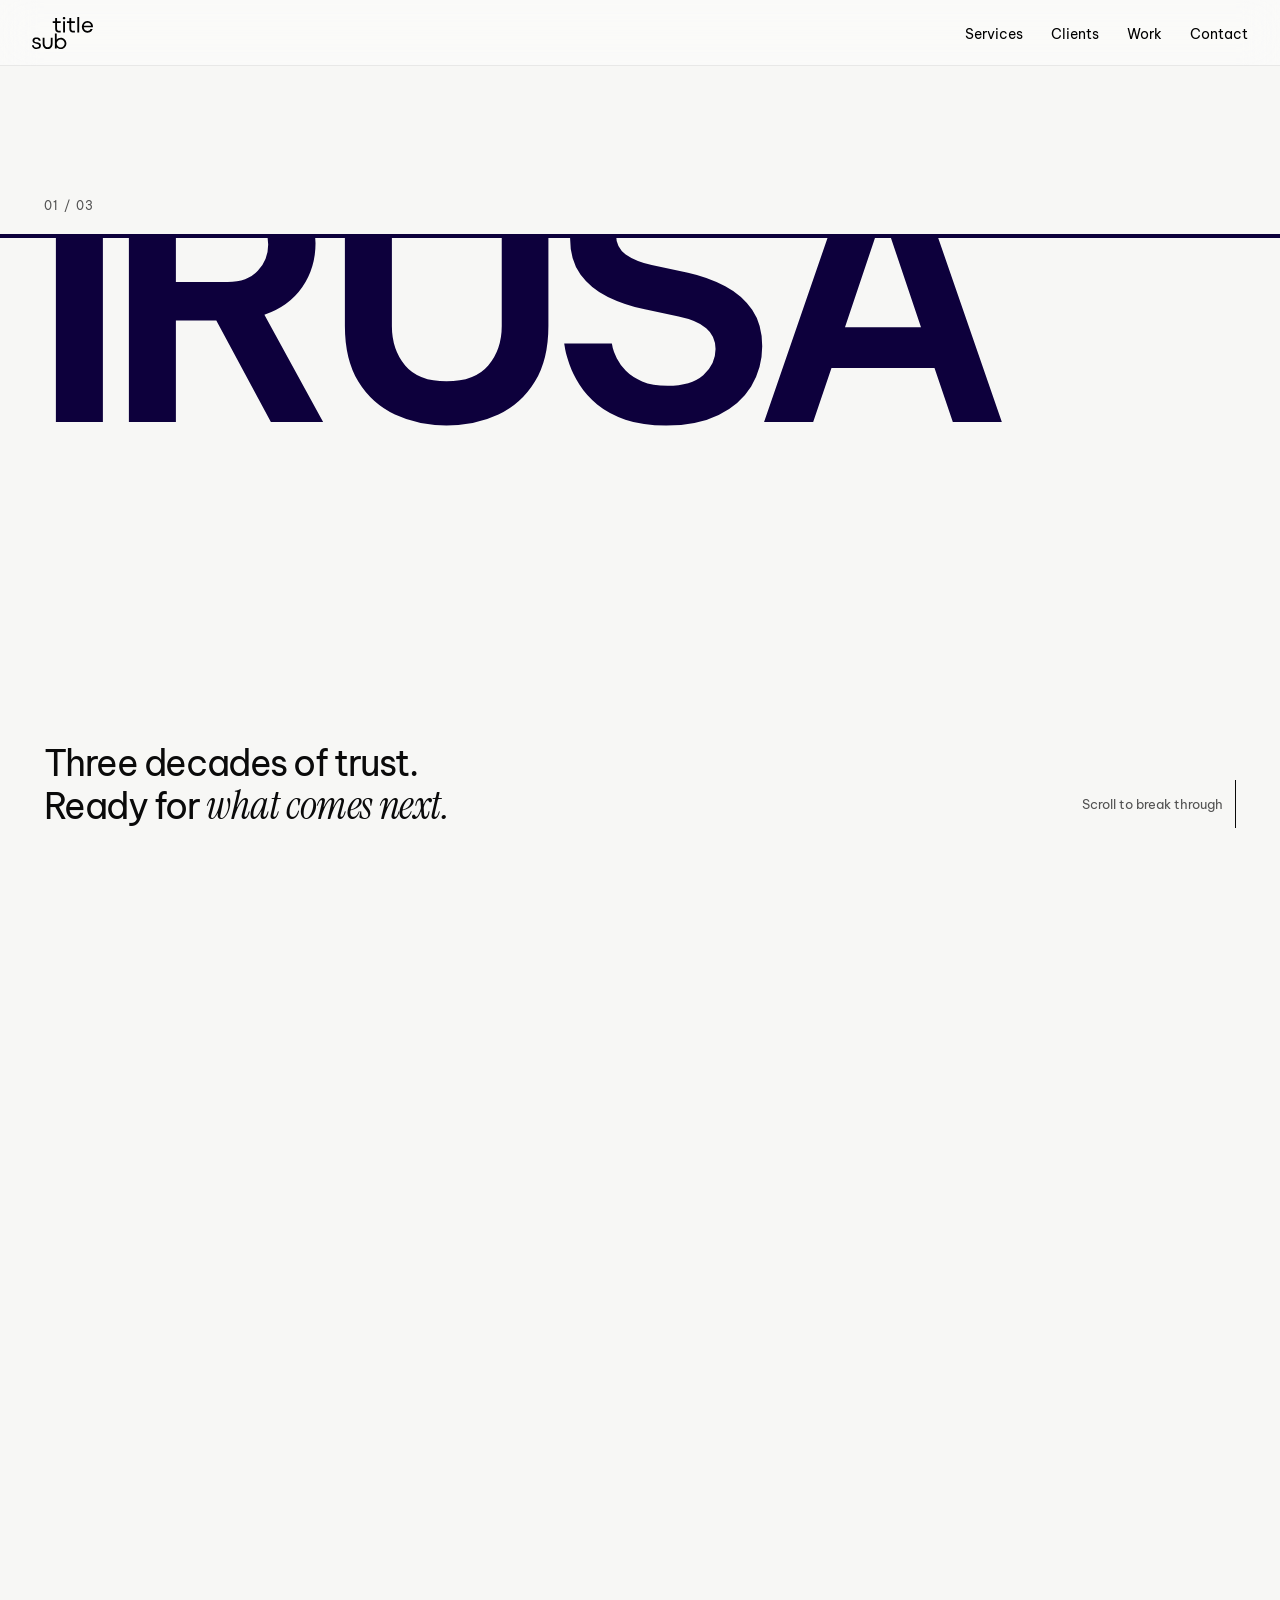
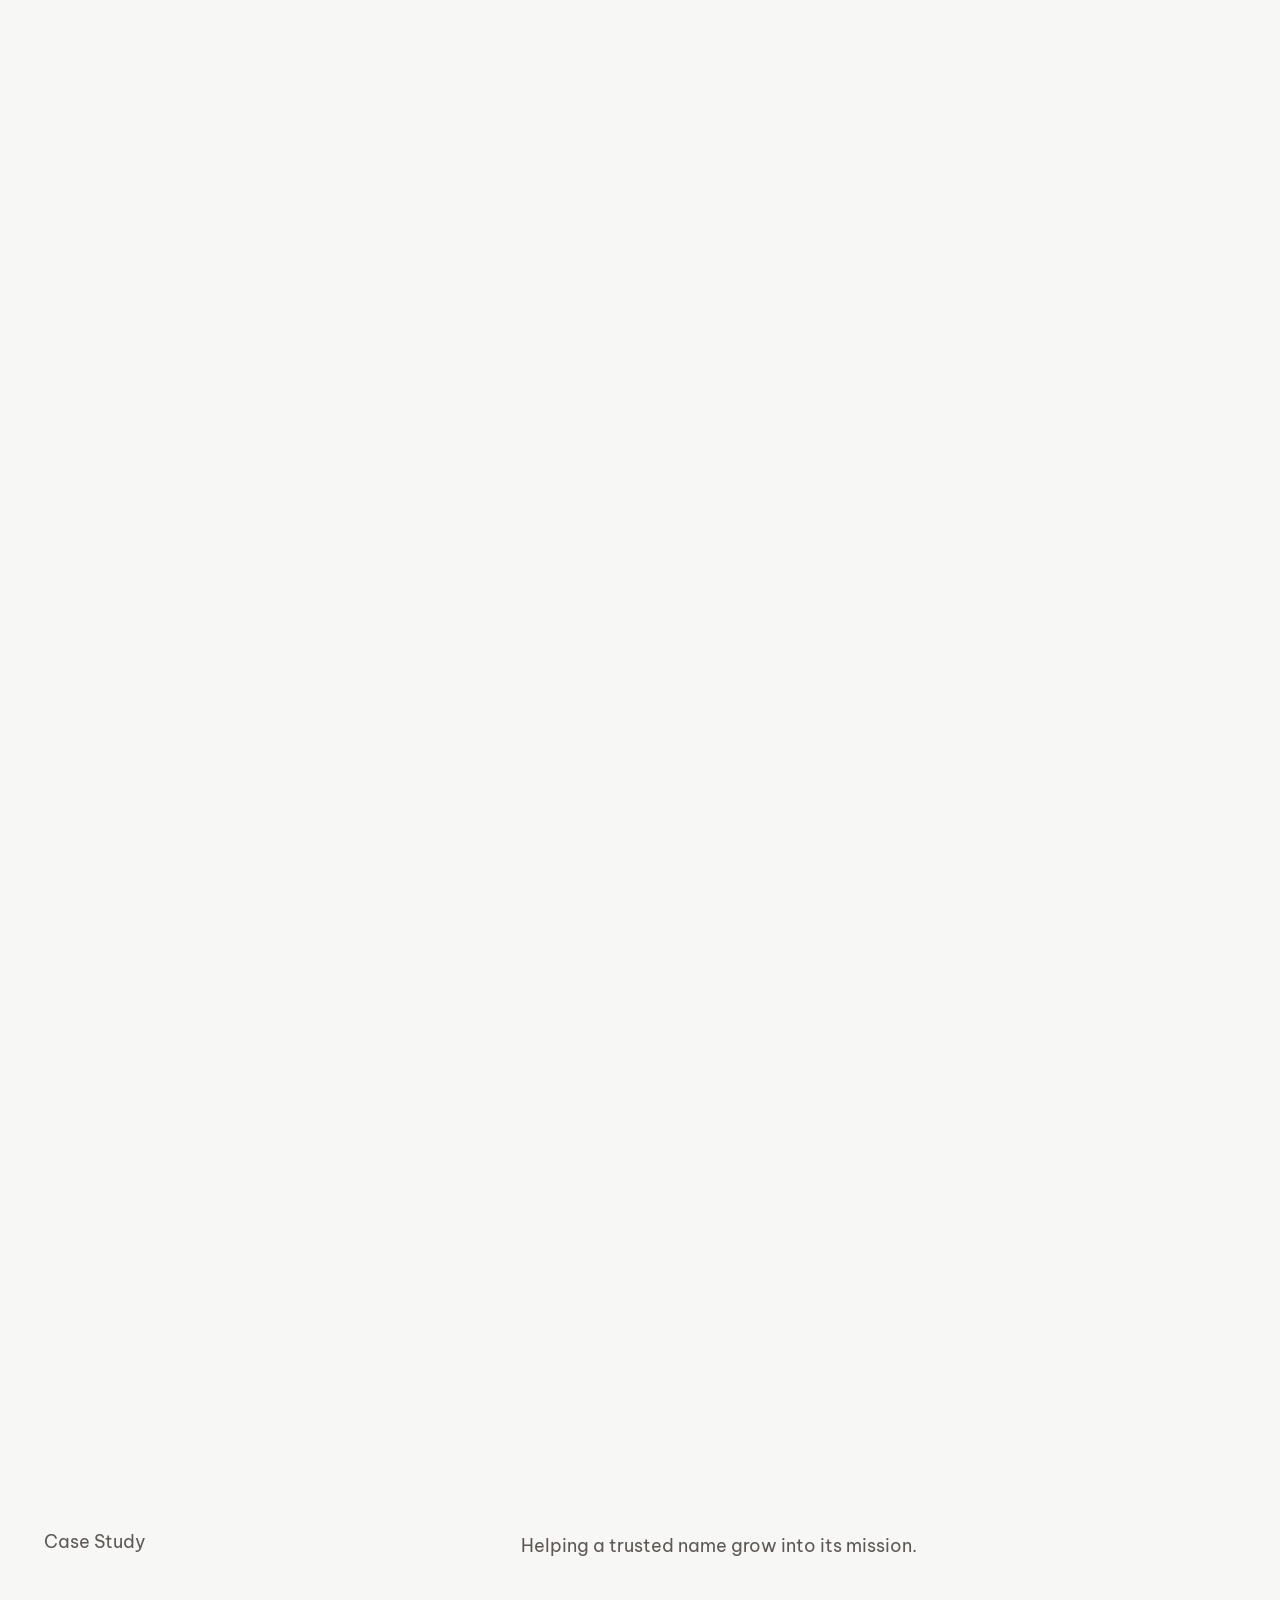
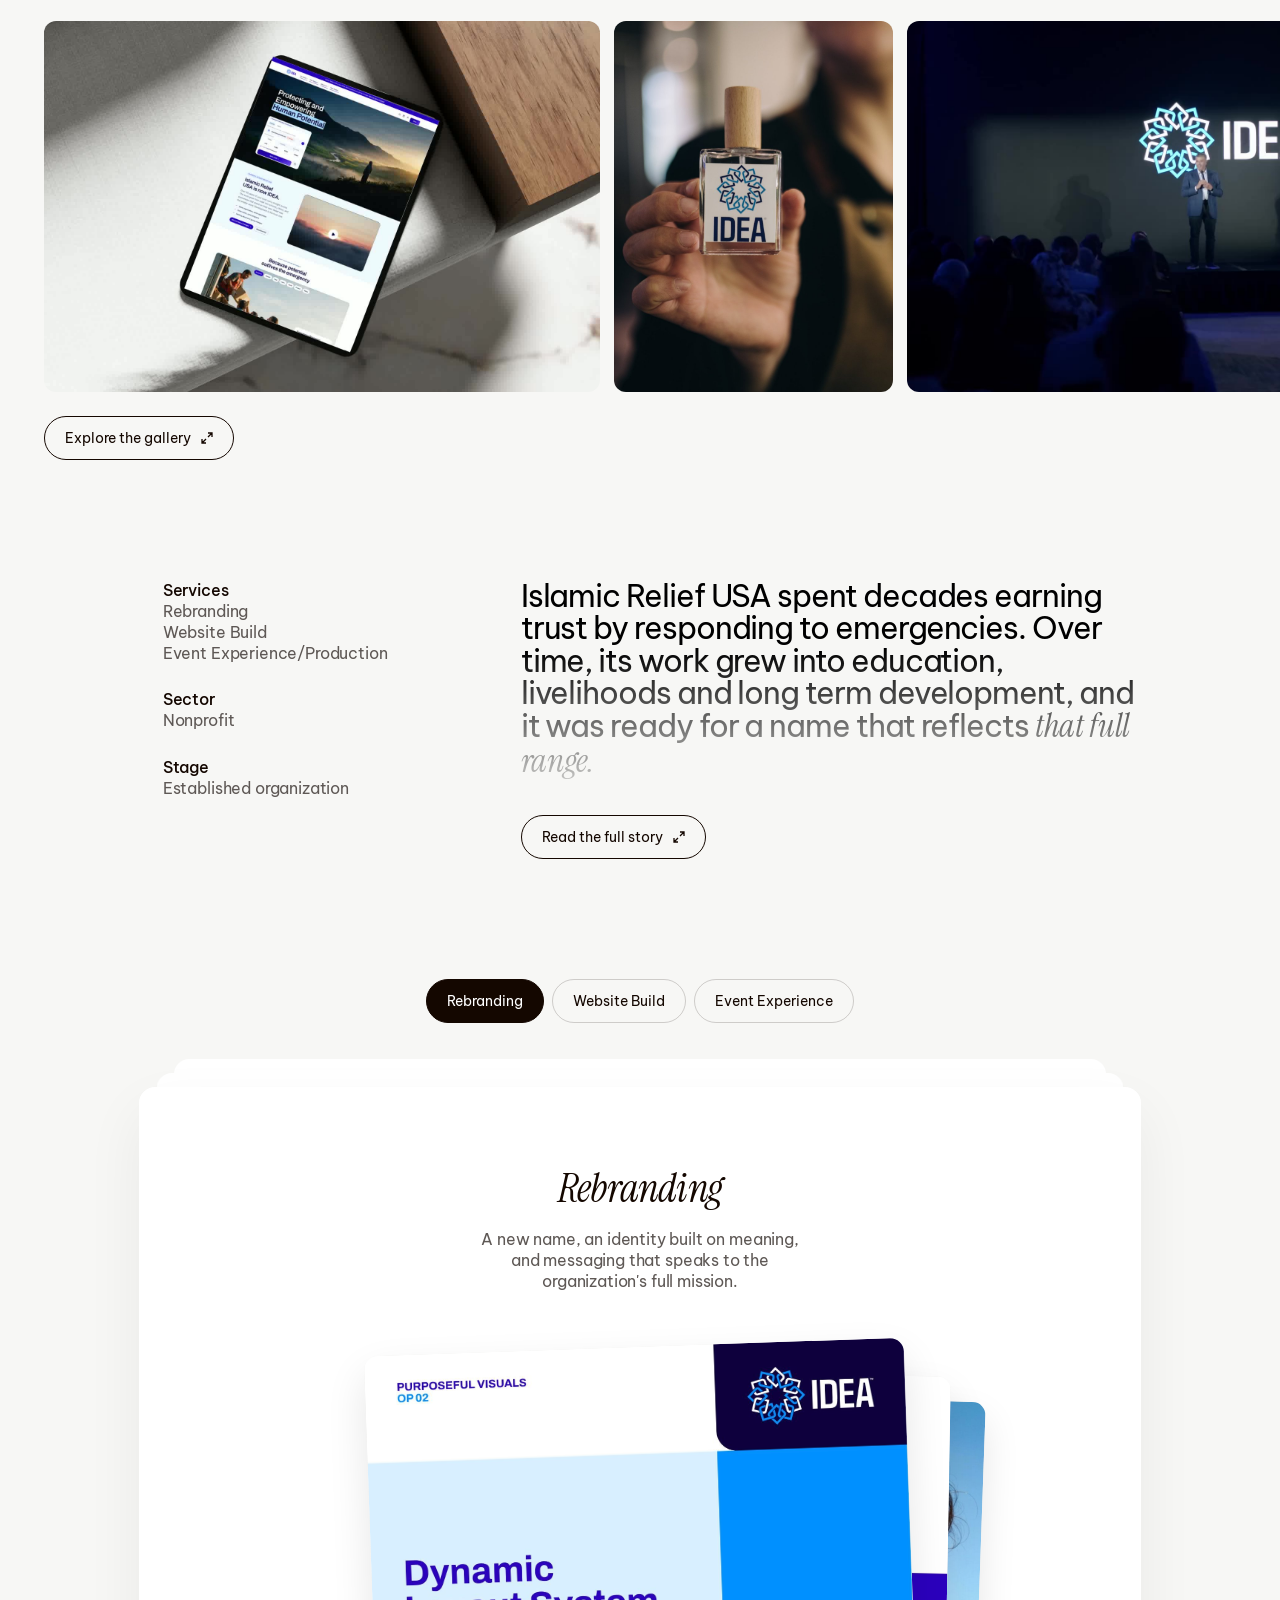
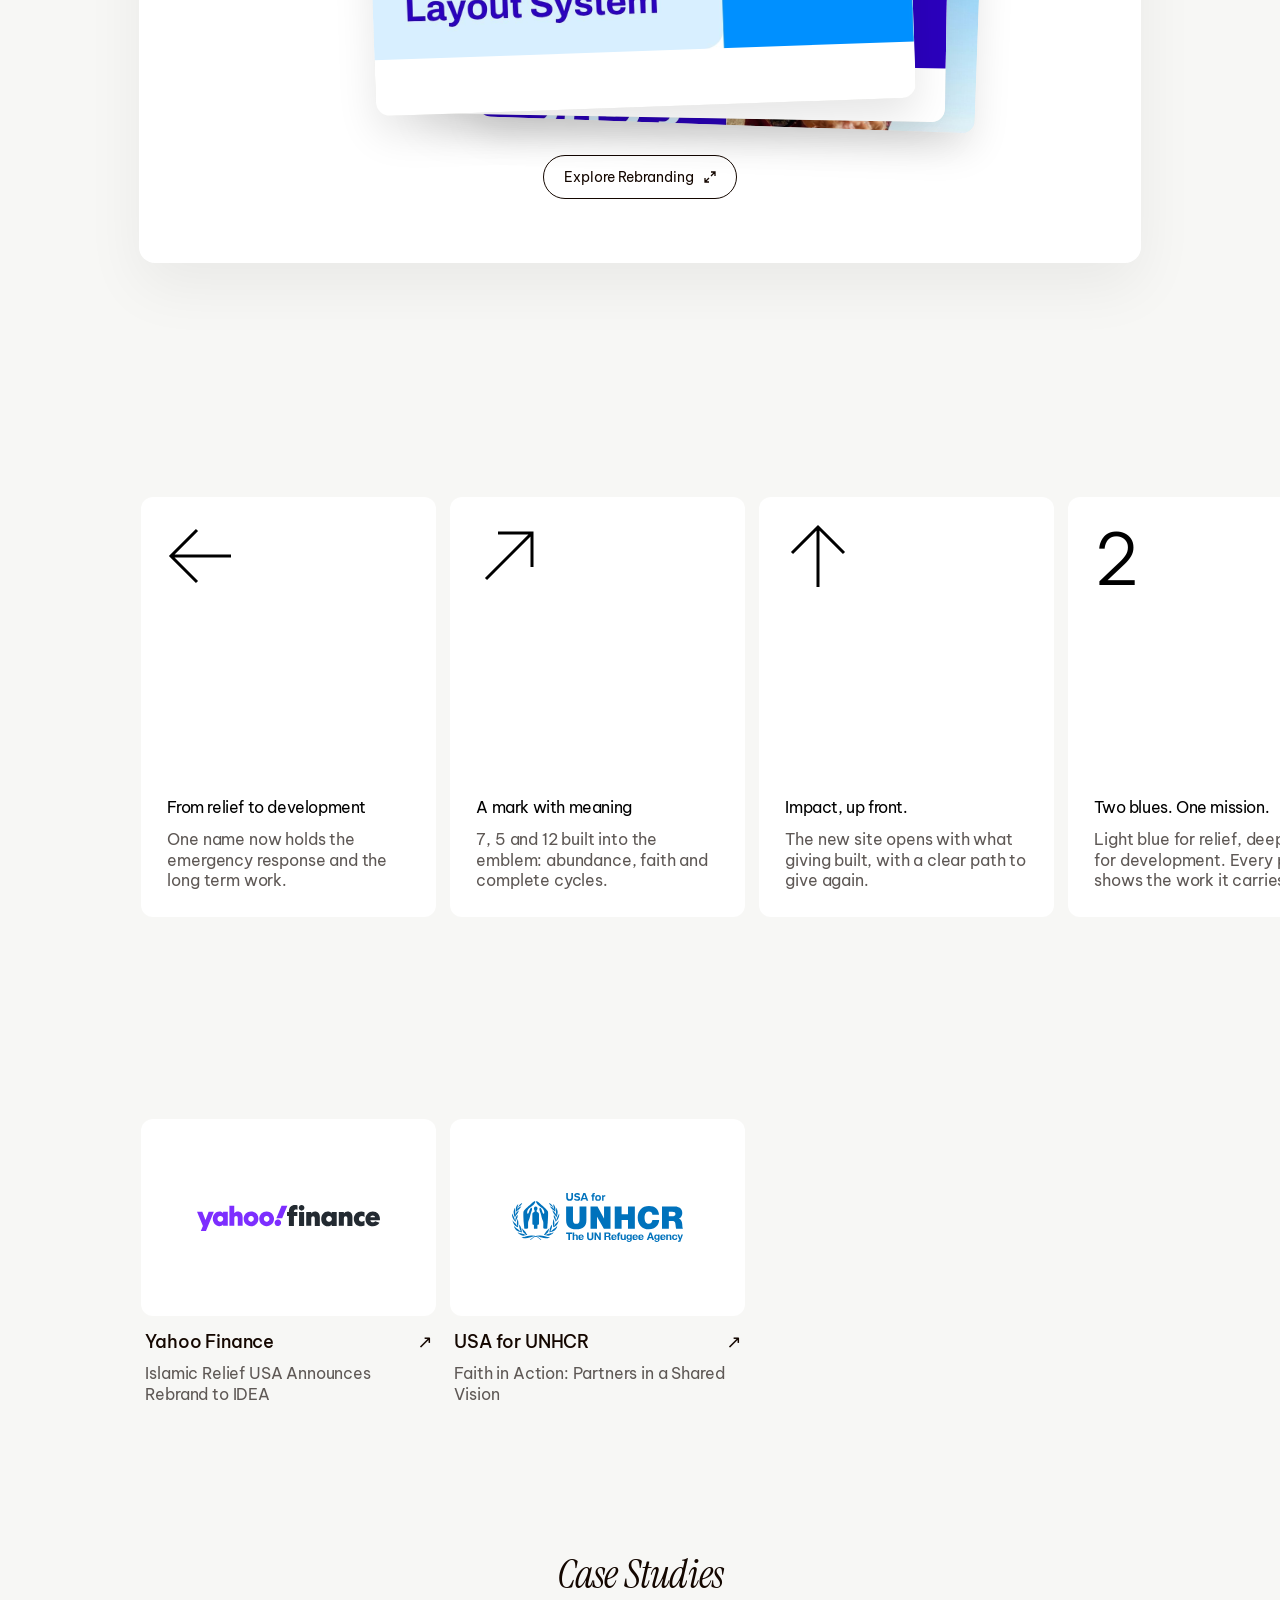
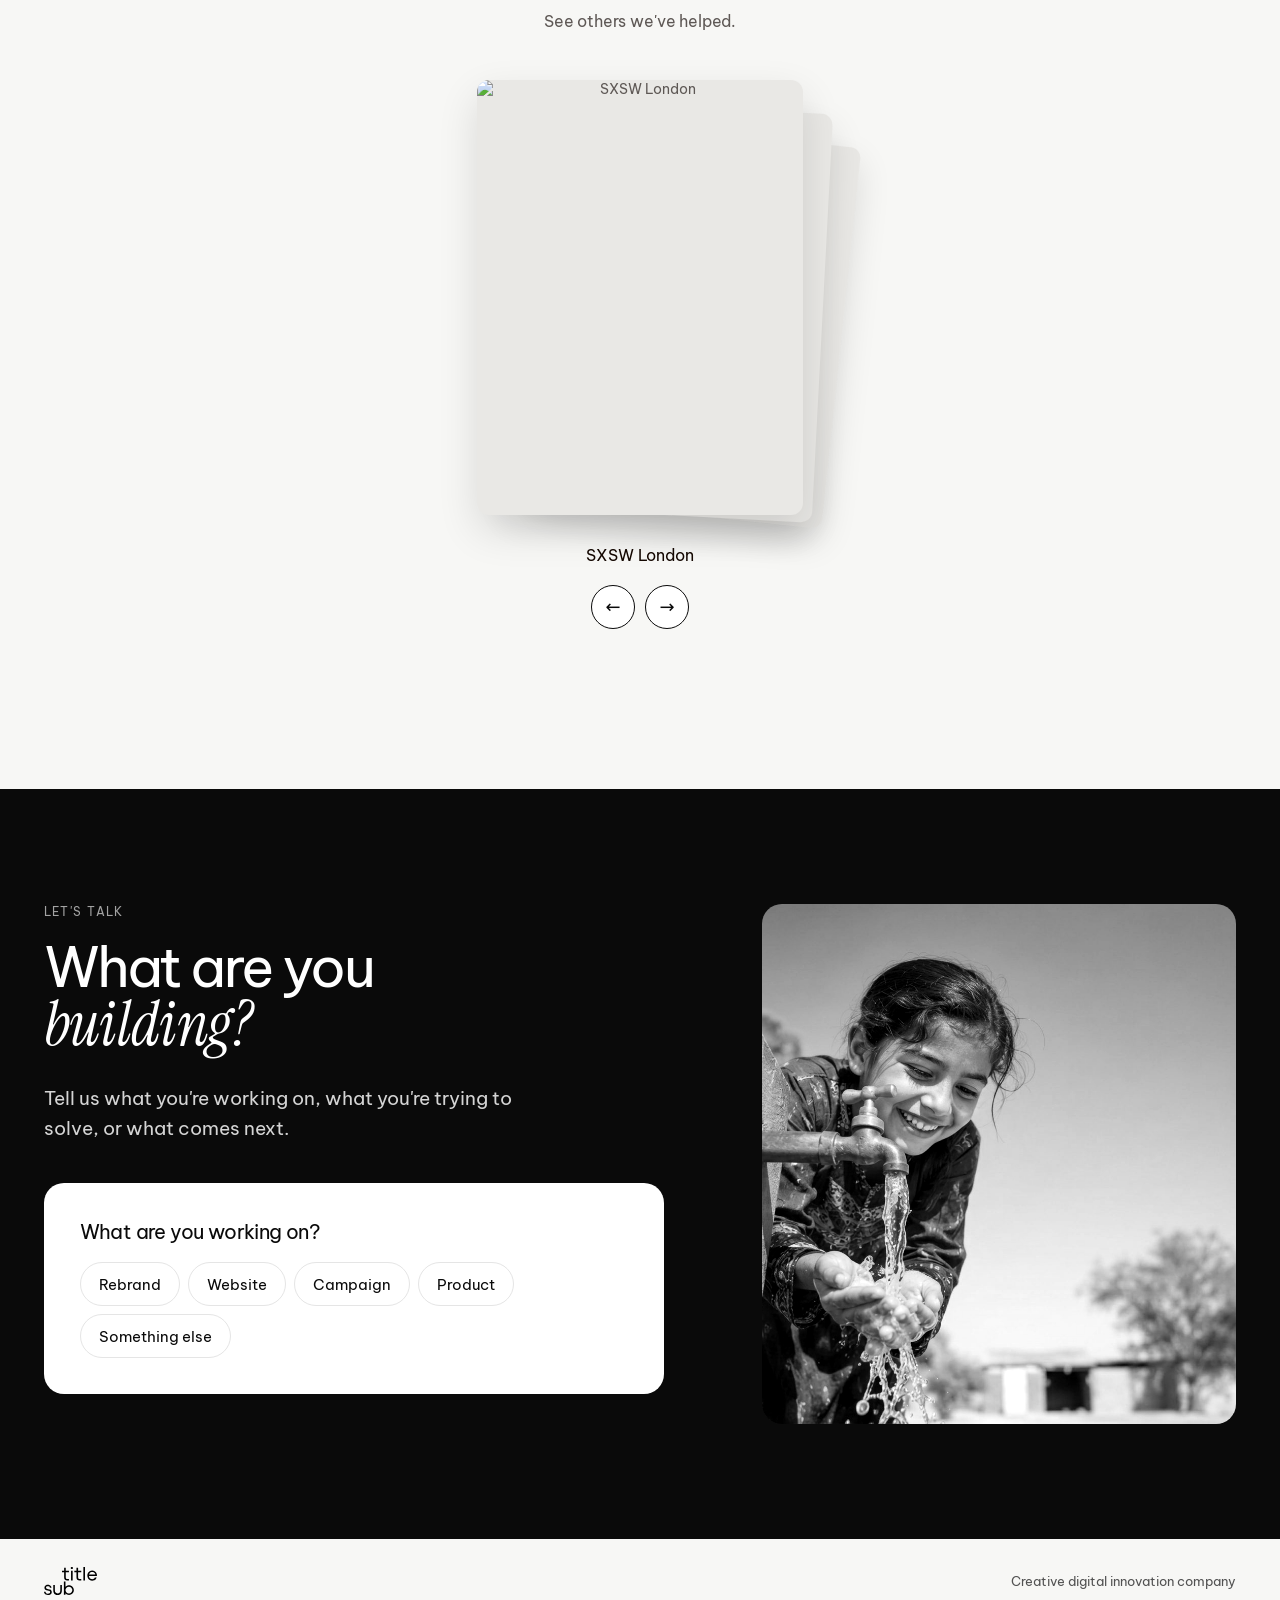
==== index.html @ a3bc6281 "Case studies: SXSW London temp imagery" ====
<!DOCTYPE html>
<html lang="en">
<head>
<meta charset="UTF-8">
<meta name="viewport" content="width=device-width, initial-scale=1.0">
<title>IDEA / subtitle</title>
<meta name="robots" content="noindex">
<link rel="preconnect" href="https://fonts.googleapis.com">
<link rel="preconnect" href="https://fonts.gstatic.com" crossorigin>
<link rel="stylesheet" href="https://fonts.googleapis.com/css2?family=Be+Vietnam+Pro:wght@300;400;500;600&family=Instrument+Serif:ital@1&display=swap">
<style>
:root{
  --ink:#0A0A0A; --grey-700:#404040; --grey-600:#525252; --grey-200:#E5E5E5;
  --paper:#F7F7F5; --white:#FFFFFF;
  --idea-midnight:#0D003C; --idea-abyss:#2B01BE; --idea-sky:#0190FF; --idea-frost:#D8EFFF;
  --ease:cubic-bezier(.16,1,.3,1);
  --gutter:clamp(20px,3.4vw,48px);
  --peek:min(240px,30vw);
}
*,*::before,*::after{box-sizing:border-box}
html{-webkit-text-size-adjust:100%;overflow-x:clip}
body{margin:0;background:var(--paper);color:var(--ink);font-family:'Be Vietnam Pro',system-ui,sans-serif;-webkit-font-smoothing:antialiased;overflow-x:clip}
img{display:block;max-width:100%}
a{color:inherit}
button{font:inherit;color:inherit;background:none;border:0;padding:0;cursor:pointer}
.serif{font-family:'Instrument Serif',Georgia,serif;font-style:italic;font-weight:400;letter-spacing:-.01em}
.label{font-size:12px;letter-spacing:.12em;text-transform:uppercase;color:var(--grey-600)}
.sr-only{position:absolute;width:1px;height:1px;overflow:hidden;clip:rect(0 0 0 0);white-space:nowrap}
:focus-visible{outline:2px solid var(--idea-abyss);outline-offset:3px}

/* ── NAV (matches wearesubtitle.com) ── */
.nav{position:fixed;top:0;left:0;right:0;height:66px;z-index:50;background:rgba(255,255,255,.4);-webkit-backdrop-filter:blur(18px);backdrop-filter:blur(18px);border-bottom:1px solid rgba(0,0,0,.07);transition:opacity .4s var(--ease),transform .4s var(--ease)}
.nav-inner{max-width:1536px;height:100%;margin:0 auto;padding:0 32px;display:flex;align-items:center;justify-content:space-between}
.nav-logo img{height:32px;width:auto}
.nav-links{display:flex;gap:28px;list-style:none;margin:0;padding:0}
.nav-links a{font-size:14px;color:#000;text-decoration:none}
.nav-links a:hover{text-decoration:underline;text-underline-offset:4px}
.nav.hidden{opacity:0;transform:translateY(-100%);pointer-events:none}
@media (max-width:560px){.nav-inner{padding:0 20px}.nav-links{gap:16px}.nav-links a{font-size:13px}}

/* ── HERO ──────────────────────── */
.hero{position:relative;height:330vh;background:var(--paper)}
.hero-stage{position:sticky;top:0;height:100vh;height:100svh;overflow:hidden;transition:transform .8s var(--ease)}
.hero-stage.shift{transform:translateX(-6vw)}
.hero-count{position:absolute;z-index:2;top:22vh;left:var(--gutter);font-size:12px;letter-spacing:.12em;text-transform:uppercase;color:var(--grey-600)}
.ceil{position:absolute;top:26vh;height:4px;background:var(--idea-midnight);will-change:transform}
.ceil.l{left:-1vw;width:47vw;transform-origin:right center}
.ceil.r{right:-1vw;width:47vw;transform-origin:left center}
.ceil.m{left:46vw;width:8vw}
.old{position:absolute;top:calc(26vh + 4px);left:0;right:0;height:42vh;overflow:hidden}
.old-word{display:flex;padding-left:2.4vw;margin-top:-9vw;font-size:27vw;font-weight:600;letter-spacing:-.07em;line-height:1;color:var(--idea-midnight);white-space:nowrap}
.old-word span{display:inline-block;will-change:transform,opacity}
.beam{position:absolute;top:0;left:44vw;width:12vw;height:62vh;background:var(--idea-sky);opacity:0;clip-path:polygon(44% 0,56% 0,100% 100%,0 100%);pointer-events:none}
.pressed-copy{position:absolute;left:var(--gutter);bottom:8vh;font-size:clamp(26px,2.8vw,40px);line-height:1.1;letter-spacing:-.04em;max-width:640px}
.pressed-copy .serif{font-size:1.15em}
.scroll-cue{position:absolute;right:var(--gutter);bottom:8vh;display:flex;align-items:center;gap:12px;font-size:13px;color:var(--grey-600)}
.scroll-cue i{display:block;width:1px;height:48px;background:var(--ink)}
.blue{position:absolute;inset:0;background:var(--idea-abyss);clip-path:polygon(0 100%,46% 100%,54% 100%,100% 100%,100% 100%,0 100%);will-change:clip-path}
.hero-logo{position:absolute;left:var(--gutter);bottom:25vh;width:min(1040px,64vw)}
.hero-logo svg{display:block;width:100%;height:auto;overflow:visible}
.clear{position:absolute;inset:0;background:var(--paper);opacity:0;pointer-events:none}
.hero-logo .em,.hero-logo .wm{opacity:0;will-change:transform,opacity}
.floor{position:absolute;left:0;right:0;bottom:19vh;height:2px;background:var(--ink);transform:scaleX(0);transform-origin:left center}
.value{position:absolute;top:18vh;right:var(--gutter);text-align:right;color:var(--ink);font-size:clamp(30px,3.6vw,52px);line-height:1.05;letter-spacing:-.045em;max-width:860px;opacity:0}
.value .serif{font-size:1.15em}
.meta{position:absolute;left:var(--gutter);right:var(--gutter);bottom:5vh;display:grid;grid-template-columns:repeat(4,minmax(0,1fr));gap:32px;color:var(--ink);font-size:14px;line-height:1.4;opacity:0}
.meta b{display:block;font-weight:400;color:var(--grey-600);font-size:12px;letter-spacing:.1em;text-transform:uppercase;margin-bottom:6px}

.icon-btn{width:44px;height:44px;border-radius:50%;border:1px solid var(--ink);display:inline-flex;align-items:center;justify-content:center;font-size:18px;background:var(--white);transition:background .2s,color .2s}
.icon-btn:hover{background:var(--ink);color:var(--white)}
.mark-logo{position:absolute;top:50%;left:50%;width:min(860px,78vw);transform:translate(-50%,-58%)}
.mark-logo svg{width:100%;height:auto;display:block;overflow:visible}
.mark-logo .em,.mark-logo .wm{transition:transform .9s var(--ease),opacity .6s var(--ease)}
.mark-nums{position:absolute;left:0;right:0;bottom:16vh;display:flex;justify-content:center;gap:40px;font-size:14px;color:var(--grey-600)}
.mark-nums span{opacity:.3;transition:opacity .5s var(--ease)}
.mark-nums span.on{opacity:1}
.mark-nums b{color:var(--idea-abyss);font-weight:600}
.mark-cue{position:absolute;left:0;right:0;bottom:5vh;display:flex;flex-direction:column;align-items:center;gap:10px;font-size:13px;color:var(--grey-600)}
.mark-cue i{display:block;width:1px;height:32px;background:var(--ink)}

.site-link{position:relative;display:block;text-decoration:none;border-radius:12px}
.site-link .scroll-box{height:640px;overflow-y:auto;border-radius:12px;border:1px solid var(--grey-200)}
.site-link .scroll-box img{width:100%}
.hint{position:absolute;inset:0;display:flex;align-items:center;justify-content:center;background:rgba(13,0,60,.35);opacity:0;transition:opacity .3s var(--ease);pointer-events:none;border-radius:12px}
.hint span{background:var(--white);color:var(--ink);font-size:15px;padding:14px 22px;border-radius:100px;box-shadow:0 12px 32px rgba(0,0,0,.18);transform:translateY(8px);transition:transform .3s var(--ease)}
.site-link:hover .hint,.site-link:focus-visible .hint{opacity:1}
.site-link:hover .hint span,.site-link:focus-visible .hint span{transform:none}
@media (hover:none){.hint{opacity:1;background:transparent;align-items:flex-end;padding-bottom:16px}}
.site-link .scroll-box{overflow-y:auto}
.work-modal{position:fixed;inset:0;z-index:80;background:rgba(10,10,10,.5);display:flex;align-items:center;justify-content:center;padding:24px;opacity:0;pointer-events:none;transition:opacity .35s var(--ease)}
.work-modal.open{opacity:1;pointer-events:auto}
.work-card{position:relative;width:min(1100px,100%);max-height:100%;overflow-y:auto;background:var(--white);border-radius:20px;padding:clamp(24px,4vw,56px);display:flex;flex-wrap:wrap;gap:40px;text-align:left;transform:translateY(24px) scale(.98);transition:transform .5s var(--ease)}
.work-modal.open .work-card{transform:none}
.work-card .ph{flex:1 1 420px;min-height:360px;background:var(--grey-200);border-radius:12px;display:flex;align-items:center;justify-content:center;color:var(--grey-600);font-size:14px}
.work-card .info{flex:1 1 300px;display:flex;flex-direction:column;gap:16px}
.work-card .info h3{font-size:40px;font-weight:400;letter-spacing:-.05em;line-height:1.05;margin:0}
.work-card .info p{font-size:16px;line-height:1.6;color:var(--grey-600);margin:0}
.work-card .icon-btn{position:absolute;top:16px;right:16px}
/* ── CASE STUDY (Collins / Bose structure) ── */
:root{--w:min(1230px,calc(100vw - 2 * var(--gutter)));--edge:calc((100vw - var(--w)) / 2);--cs-grey:#5E5855}
.cs-wrap{width:var(--w);margin:0 auto}
.cs-title{font-family:'Instrument Serif',Georgia,serif;font-style:italic;font-weight:400;font-size:40px;line-height:1.05;letter-spacing:-.02em;margin:0;color:#140700}
.cs-body{font-size:16px;line-height:1.3;letter-spacing:-.01em;color:var(--cs-grey)}
.cs-pill{display:inline-flex;align-items:center;gap:10px;min-height:44px;padding:0 20px;border:1px solid #140700;border-radius:100px;font-size:14px;color:#140700;background:transparent;transition:background .25s,color .25s}
.cs-pill:hover{background:#140700;color:var(--white)}
.cs-pill svg{width:12px;height:12px}

.cs-head{display:grid;grid-template-columns:40% 60%;align-items:end;padding:160px 0 64px}
.cs-head small{font-size:18px;color:var(--cs-grey);padding-bottom:4px}
.cs-head h1{font-family:'Instrument Serif',Georgia,serif;font-style:italic;font-weight:400;font-size:clamp(56px,6vw,80px);line-height:1;letter-spacing:-.02em;margin:0;color:#140700}
.cs-head p{font-size:18px;color:var(--cs-grey);margin:0 0 0}

.cs-gallery{position:relative}
.cs-track{display:flex;gap:14px;overflow-x:auto;padding:0 var(--edge);scroll-snap-type:x proximity;scroll-padding-left:var(--edge);scrollbar-width:none;cursor:grab}
.cs-track::-webkit-scrollbar{display:none}
.cs-track.dragging{cursor:grabbing;scroll-snap-type:none}
.cs-track.dragging .cs-shot{pointer-events:none}
.cs-shot{flex:0 0 auto;height:clamp(300px,29vw,560px);border-radius:12px;overflow:hidden;background:var(--grey-200);scroll-snap-align:start;padding:0;cursor:pointer}
.cs-shot.wide{aspect-ratio:3/2}.cs-shot.tall{aspect-ratio:3/4}.cs-shot.pano{aspect-ratio:211/100}
.cs-shot img,.cs-shot video{width:100%;height:100%;object-fit:cover;display:block;transition:transform .9s var(--ease)}
.cs-shot:hover img,.cs-shot:hover video{transform:scale(1.025)}
.cs-gallery-cta{width:var(--w);margin:24px auto 0}

.cs-grid{display:grid;grid-template-columns:40% 60%;padding:120px 0}
.cs-meta{margin:0;padding-left:25%;display:flex;flex-direction:column;gap:26px;font-size:16px;line-height:1.3;letter-spacing:-.01em}
.cs-meta dt{font-weight:500;color:#140700}
.cs-meta dd{margin:0;color:var(--cs-grey)}
.cs-story p{margin:0 0 36px;max-width:620px;font-size:clamp(26px,2.4vw,36px);line-height:1.05;letter-spacing:-.035em;color:#000;-webkit-mask-image:linear-gradient(180deg,#000 35%,rgba(0,0,0,.22) 100%);mask-image:linear-gradient(180deg,#000 35%,rgba(0,0,0,.22) 100%)}
.cs-story p .serif{font-size:1.08em}

.cs-cards{padding-bottom:40px}
.deck-tabs{display:flex;justify-content:center;gap:8px;margin:0 auto 36px;padding:0 var(--gutter);overflow-x:auto;scrollbar-width:none}
.deck-tabs::-webkit-scrollbar{display:none}
.deck-tabs{justify-content:flex-start}.deck-tabs>:first-child{margin-left:auto}.deck-tabs>:last-child{margin-right:auto}
.deck-tab{flex:0 0 auto;min-height:44px;padding:0 20px;border:1px solid rgba(20,7,0,.18);border-radius:100px;background:transparent;color:#140700;font:inherit;font-size:14px;cursor:pointer;transition:background .3s var(--ease),color .3s var(--ease),border-color .3s var(--ease)}
.deck-tab:hover{border-color:#140700}
.deck-tab[aria-selected="true"]{background:#140700;border-color:#140700;color:var(--white)}
.deck{display:grid;width:min(1002px,calc(100vw - 2 * var(--gutter)));margin:0 auto;padding-top:28px;touch-action:pan-y}
.deck>.cs-card{grid-area:1/1;width:100%;transform-origin:50% 0;transition:transform .75s var(--ease),opacity .5s var(--ease),box-shadow .75s var(--ease);will-change:transform}
.deck>.cs-card>*{transition:opacity .35s var(--ease)}
.deck>.cs-card[data-pos="0"]{z-index:3;transform:none;box-shadow:0 24px 60px rgba(0,0,0,.06)}
.deck>.cs-card[data-pos="1"]{z-index:2;transform:translateY(-14px) scale(.965);cursor:pointer}
.deck>.cs-card[data-pos="2"]{z-index:1;transform:translateY(-28px) scale(.93);cursor:pointer}
.deck>.cs-card:not([data-pos="0"])>*{opacity:0;pointer-events:none}
.deck>.cs-card.lift{animation:deckLift .75s var(--ease)}
@keyframes deckLift{0%{transform:translateY(-14px) scale(.965)}40%{transform:translateY(-60px) scale(.985) rotate(-1deg)}100%{transform:none}}
.svc-media video{width:100%;display:block;border-radius:8px}
.svc-media.ig-media{padding:clamp(20px,4vw,40px) 0;overflow:hidden}
.ig-row{display:flex;gap:16px;overflow-x:auto;scroll-snap-type:x mandatory;padding:0 clamp(20px,4vw,40px);scrollbar-width:none}
.ig-row::-webkit-scrollbar{display:none}
.ig-item{flex:0 0 330px;scroll-snap-align:center}
.ig-item .instagram-media{margin:0!important;min-width:0!important;width:100%!important;border-radius:12px!important;box-shadow:none!important;border:1px solid rgba(0,0,0,.08)!important}
.ig-item blockquote.instagram-media{background:var(--white);padding:24px;font-size:14px}
.cs-card{width:min(1002px,calc(100vw - 2 * var(--gutter)));margin:0 auto;background:var(--white);border-radius:16px;padding:80px 24px 64px;text-align:center}
.cs-card .cs-body{max-width:330px;margin:20px auto 0}
.fan{position:relative;width:min(540px,80vw);aspect-ratio:540/360;margin:56px auto 48px;cursor:pointer}
.fan>*{position:absolute;inset:0;border-radius:14px;overflow:hidden;background:#F1F1EF;box-shadow:0 18px 40px rgba(0,0,0,.10);transition:transform .7s var(--ease)}
.fan img{width:100%;height:100%;object-fit:cover;object-position:top center}
.fan img.fit{object-fit:contain;background:var(--white)}
.press-card{text-decoration:none}
.fan .f3{transform:translate(17%,9%) rotate(2deg) scale(.92)}
.fan .f2{transform:translate(9%,5%) rotate(1deg) scale(.96)}
.fan .f1{transform:rotate(-2deg)}
.fan:hover .f3{transform:translate(22%,11%) rotate(4deg) scale(.92)}
.fan:hover .f2{transform:translate(12%,6%) rotate(2deg) scale(.96)}
.fan:hover .f1{transform:rotate(-3deg) translateX(-2%)}

.cs-row-sec{padding:120px 0 0}
.cs-row-sec .cs-title{width:var(--w);margin:0 auto 32px;padding-left:calc(var(--w) * .082)}
.cs-row{display:flex;gap:14px;overflow-x:auto;padding:0 var(--edge) 8px calc(var(--edge) + var(--w) * .082);scrollbar-width:none}
.cs-row::-webkit-scrollbar{display:none}
.impact-card{flex:0 0 auto;width:295px;min-height:420px;background:var(--white);border-radius:12px;padding:26px;display:flex;flex-direction:column;justify-content:space-between}
.impact-card .glyph{font-size:72px;font-weight:300;line-height:1;letter-spacing:-.04em;color:#000;height:72px}
.impact-card .glyph svg{width:66px;height:66px}
.impact-card h3{font-size:16px;font-weight:400;letter-spacing:-.025em;margin:0 0 12px;color:#000}
.impact-card p{margin:0}
.press-card{flex:0 0 auto;width:295px}
.press-card .tile{height:197px;border-radius:12px;background:var(--white);display:flex;align-items:center;justify-content:center;font-size:24px;font-weight:600;letter-spacing:-.03em;color:#9e9e9e}
.press-card .pt{display:flex;justify-content:space-between;align-items:center;margin:14px 4px 10px;font-size:18px;font-weight:500;letter-spacing:-.01em;color:#140700}
.press-card p{margin:0 4px}
.press-card .tile img{display:block;height:auto}.press-card .tile .logo-yf{width:62%}.press-card .tile .logo-unhcr{width:58%}
.inline-link{color:#140700;text-decoration:underline;text-underline-offset:3px;white-space:nowrap}.inline-link:hover{color:var(--idea-abyss)}

.cs-more{padding:140px 0 160px;text-align:center}
.cs-more .cs-body{margin:16px 0 48px}
.flip{position:relative;width:min(326px,72vw);aspect-ratio:326/435;margin:0 auto;touch-action:pan-y}
.flip-card{position:absolute;inset:0;border-radius:12px;overflow:hidden;background:#E9E8E5;box-shadow:0 16px 40px rgba(0,0,0,.12);transition:transform .7s var(--ease),opacity .5s var(--ease);display:flex;align-items:center;justify-content:center;color:var(--cs-grey);font-size:14px;cursor:pointer;padding:0}
.flip-card img{width:100%;height:100%;object-fit:cover;display:block}
.work-card .ph.has-img{overflow:hidden;min-height:0}.work-card .ph.has-img img{width:100%;height:100%;object-fit:cover;display:block}
.flip-label{margin-top:30px;font-size:16px;color:#140700;letter-spacing:-.01em}
.flip-ctrl{display:flex;gap:10px;justify-content:center;margin-top:20px}

/* ── SHEETS ── */
.sheet-bg{position:fixed;inset:0;z-index:85;background:rgba(10,10,10,.35);opacity:0;pointer-events:none;transition:opacity .5s var(--ease)}
body.sheet-open .sheet-bg{opacity:1;pointer-events:auto}
main,.footer{transition:transform .6s var(--ease),border-radius .6s var(--ease)}
body.sheet-open main{transform:scale(.965);border-radius:16px;overflow:hidden}
body.sheet-open .nav{opacity:0;pointer-events:none}
.sheet{position:fixed;left:0;right:0;bottom:0;top:28px;z-index:90;background:var(--white);border-radius:16px 16px 0 0;transform:translateY(102%);visibility:hidden;transition:transform .65s var(--ease),visibility 0s linear .65s;overflow-y:auto;overscroll-behavior:contain}
.sheet.open{transform:none;visibility:visible;transition:transform .65s var(--ease),visibility 0s}
.sheet-x{position:sticky;top:16px;float:right;margin:16px 16px 0 0;width:40px;height:40px;border-radius:50%;background:var(--white);box-shadow:0 2px 12px rgba(0,0,0,.12);display:flex;align-items:center;justify-content:center;font-size:15px;z-index:2}
.sheet-in{width:min(600px,calc(100vw - 48px));margin:0 auto;padding:72px 0 120px;clear:both}
.sheet-in.wide{width:min(1040px,calc(100vw - 48px))}
.story-sheet .lead-p{font-size:clamp(26px,2.4vw,34px);line-height:1.08;letter-spacing:-.035em;color:#000;margin:0 0 48px}
.story-sheet h4{font-size:16px;font-weight:500;color:#140700;margin:36px 0 8px;letter-spacing:-.01em}
.story-sheet p.cs-body{margin:0 0 20px;max-width:560px}
.story-sheet p.cs-body:last-child{margin-top:36px;font-size:clamp(22px,2vw,28px);line-height:1.15;letter-spacing:-.03em;color:#000}
.story-sheet p.cs-body:last-child .serif{font-size:1.1em}
.gal-sheet img,.gal-sheet video{width:100%;display:block;border-radius:12px;margin-bottom:16px;background:var(--grey-200)}
.svc-sheet .cs-body.intro{margin:20px 0 80px;max-width:330px}
.svc-item{display:grid;grid-template-columns:34% 66%;gap:0;margin-bottom:28px}
.svc-item h4{font-size:15px;font-weight:500;margin:0;color:#140700;letter-spacing:-.01em}
.svc-item p{margin:0}
.svc-media{background:#F3F3F1;border-radius:12px;padding:clamp(20px,5vw,56px);margin-bottom:96px;display:grid;gap:12px}
.svc-media.two{grid-template-columns:repeat(2,minmax(0,1fr))}
.svc-media img{width:100%;border-radius:8px}
.svc-media .acr{display:flex;justify-content:center;gap:clamp(16px,4vw,40px);font-size:clamp(48px,8vw,88px);font-weight:600;letter-spacing:-.05em;color:var(--idea-abyss);line-height:1}
.svc-media .acr span{display:flex;flex-direction:column;align-items:center;gap:10px}
.svc-media .acr small{font-size:12px;font-weight:400;letter-spacing:0;color:var(--cs-grey)}
.svc-media .scroll-box{height:520px;overflow-y:auto;border-radius:8px;background:var(--white)}
.svc-media .site-link{border-radius:8px}

@media (max-width:860px){
  .cs-head,.cs-grid{grid-template-columns:1fr;gap:24px}
  .cs-head{padding-top:120px}
  .cs-meta{padding-left:0;flex-direction:row;flex-wrap:wrap;gap:20px 32px}
  .cs-row-sec .cs-title,.cs-row{padding-left:var(--edge)}
  .svc-item{grid-template-columns:1fr;gap:8px}
  .svc-media.two{grid-template-columns:1fr}
  .fan{width:64vw}
  .deck-tab{padding:0 14px;font-size:13px}
  .deck-tabs{gap:6px;padding:0 16px}
  .cs-card{overflow:hidden}
}

/* ── CTA + FOOTER ──────────────── */
.cta{background:var(--ink);color:var(--white);padding:clamp(72px,9vw,140px) var(--gutter)}
.cta-grid{max-width:1440px;margin:0 auto;display:grid;grid-template-columns:minmax(0,1.15fr) minmax(0,.85fr);gap:clamp(40px,6vw,96px);align-items:stretch}
.cta .label{color:#A3A3A3}
.cta h2{margin:20px 0 0;font-weight:400;font-size:clamp(40px,4.4vw,64px);letter-spacing:-.05em;line-height:1}
.cta h2 .serif{font-weight:400;font-size:1.08em}
.cta-sub{font-size:clamp(17px,1.5vw,20px);line-height:1.55;color:#D4D4D4;max-width:480px;margin:28px 0 40px}
.cta-photo{position:relative;border-radius:20px;overflow:hidden;min-height:520px;background:#171717}
.cta-photo img{position:absolute;inset:0;width:100%;height:100%;object-fit:cover;object-position:60% 30%;filter:grayscale(1) contrast(1.08);transform:scale(1.04);transition:transform 1.4s var(--ease)}
.cta-photo.in img{transform:none}

.lead{background:var(--white);color:var(--ink);border-radius:20px;padding:clamp(24px,3vw,36px);max-width:620px}
.lead-q{font-size:20px;letter-spacing:-.03em;margin:0 0 18px}
.chips{display:flex;flex-wrap:wrap;gap:8px;border:0;padding:0;margin:0}
.chip{min-height:44px;padding:0 18px;border-radius:100px;border:1px solid var(--grey-200);font-size:15px;transition:background .2s,border-color .2s,color .2s}
.chip:hover{border-color:var(--ink)}
.chip[aria-pressed="true"]{background:var(--ink);color:var(--white);border-color:var(--ink)}
.lead-more{display:grid;grid-template-rows:0fr;transition:grid-template-rows .6s var(--ease)}
.lead.step2 .lead-more{grid-template-rows:1fr}
.lead-more>div{overflow:hidden}
.fields{display:grid;grid-template-columns:repeat(2,minmax(0,1fr));gap:14px;padding-top:24px}
.field{display:flex;flex-direction:column;gap:6px}
.field.full{grid-column:1 / -1}
.field label{font-size:13px;color:var(--grey-600)}
.field input,.field textarea{font:inherit;font-size:16px;color:var(--ink);background:var(--paper);border:1px solid transparent;border-radius:12px;padding:13px 14px;transition:border-color .2s,background .2s}
.field textarea{min-height:96px;resize:vertical}
.field input:focus,.field textarea:focus{outline:none;border-color:var(--ink);background:var(--white)}
.send{grid-column:1 / -1;display:flex;justify-content:space-between;align-items:center;min-height:56px;padding:0 24px;margin-top:6px;border-radius:100px;background:var(--ink);color:var(--white);font-size:16px;transition:background .25s}
.send:hover{background:var(--idea-abyss)}
.send .arr{transition:transform .3s var(--ease)}
.send:hover .arr{transform:translateX(4px)}
.thanks{display:none}
.lead.done form{display:none}
.lead.done .thanks{display:block}
.thanks h3{font-size:clamp(28px,3vw,40px);font-weight:400;letter-spacing:-.05em;line-height:1.05;margin:0 0 12px}
.thanks p{font-size:16px;line-height:1.6;color:var(--grey-600);margin:0 0 24px}
.text-btn{font-size:14px;text-decoration:underline;text-underline-offset:4px}
@media (max-width:900px){.cta-grid{grid-template-columns:1fr}.cta-photo{min-height:300px}}
@media (max-width:560px){.fields{grid-template-columns:1fr}}
.footer{padding:28px var(--gutter);display:flex;flex-wrap:wrap;justify-content:space-between;align-items:center;gap:12px;font-size:13px;color:var(--grey-600)}
.footer img{height:28px;width:auto}

/* ── REVEAL ────────────────────── */
.reveal{opacity:0;transform:translateY(24px);transition:opacity .7s var(--ease),transform .7s var(--ease)}
.reveal.in{opacity:1;transform:none}

@media (max-width:760px){
  .meta{grid-template-columns:repeat(2,minmax(0,1fr));gap:16px;font-size:12px}
  .value{top:14vh;left:var(--gutter);text-align:left}
  .floor{bottom:27vh}
  .hero-logo{width:calc(100vw - 2 * var(--gutter));bottom:33vh}
  .br-d{display:none}
  .grid2{grid-template-columns:1fr}
  .site-link .scroll-box{height:480px}
  .scroll-cue{display:none}
}
@media (prefers-reduced-motion:reduce){
  *{transition-duration:.01ms!important;scroll-behavior:auto!important}
  .hero{height:100vh}
  .reveal{opacity:1;transform:none}
}
</style>
</head>
<body>

<header class="nav" id="nav">
  <div class="nav-inner">
    <a class="nav-logo" href="https://wearesubtitle.com/#top" aria-label="subtitle home"><img src="assets/subtitle-logo-black.svg" alt="subtitle"></a>
    <nav aria-label="Main"><ul class="nav-links">
      <li><a href="https://wearesubtitle.com/#offerings">Services</a></li>
      <li><a href="https://wearesubtitle.com/#clients">Clients</a></li>
      <li><a href="https://wearesubtitle.com/#work">Work</a></li>
      <li><a href="#contact">Contact</a></li>
    </ul></nav>
  </div>
</header>

<main>
  <!-- HERO: Breaking the ceiling -->
  <section class="hero" id="hero" aria-label="IRUSA became IDEA">
    <h1 class="sr-only">IRUSA became IDEA. A name that reflects a mission for a better world.</h1>
    <div class="hero-stage" id="stage" aria-hidden="true">
      <div class="hero-count" id="count">01 / 03</div>
      <div class="old"><div class="old-word"><span>I</span><span id="oR">R</span><span id="oU">U</span><span id="oS">S</span><span>A</span></div></div>
      <div class="ceil l" id="ceilL"></div>
      <div class="ceil m" id="ceilM"></div>
      <div class="ceil r" id="ceilR"></div>
      <div class="pressed-copy" id="pressed">Three decades of trust.<br>Ready for <span class="serif">what comes next.</span></div>
      <div class="scroll-cue" id="cue"><span>Scroll to break through</span><i></i></div>
      <div class="clear" id="clear"></div>
      <div class="hero-logo" id="heroLogo"><svg viewBox="0 0 499 229" xmlns="http://www.w3.org/2000/svg" aria-hidden="true">
<path class="wm" d="M275.78 171.32H257.16V57.7197H275.78V171.32Z" fill="#2B01BE"/>
<path class="wm" d="M321.2 171.32H289.22V57.7197H321.36C332.97 57.7197 341.38 59.8397 346.58 64.0797C351.78 68.3197 354.48 75.2697 354.69 84.9197C355.01 95.4697 355.17 105.3 355.17 114.39C355.17 123.48 355.01 133.34 354.69 143.94C354.48 153.7 351.77 160.7 346.58 164.94C341.38 169.18 332.92 171.3 321.2 171.3V171.32ZM307.84 74.5897V154.46H321.2C330.96 154.46 335.92 151.7 336.08 146.19C336.77 125.08 336.77 103.92 336.08 82.7097C335.92 77.2997 331.02 74.5997 321.36 74.5997H307.84V74.5897Z" fill="#2B01BE"/>
<path class="wm" d="M421.28 171.32H365.67V57.7197H421.28V74.5797H384.29V105.21H419.13V122.08H384.29V154.46H421.28V171.32Z" fill="#2B01BE"/>
<path class="wm" d="M447.35 171.32H428.18L447.43 57.7197H479.73L498.98 171.32H479.89L475.83 145.86H451.49L447.35 171.32ZM456.65 103.94L453.15 129H474.07L470.65 103.94L466.51 74.5897H460.78L456.64 103.94H456.65Z" fill="#2B01BE"/>
<path class="em" d="M114.33 11.48L140.97 38.12C141.82 38.97 142.28 40.09 142.28 41.29C142.28 42.49 141.81 43.61 140.97 44.46L131.82 53.61L134.25 62.66L146.72 50.19C149.1 47.81 150.41 44.65 150.41 41.28C150.41 37.91 149.1 34.75 146.72 32.37L114.33 0L91.8201 22.51L100.87 24.94L114.32 11.49H114.33V11.48Z" fill="#2B01BE"/>
<path class="em" d="M78.26 41.2802C78.26 44.6402 79.57 47.8102 81.95 50.1902L114.33 82.5702L124.3 72.6002L121.87 63.5502L114.33 71.0902L87.69 44.4502C86.84 43.6002 86.38 42.4802 86.38 41.2802C86.38 40.0802 86.85 38.9602 87.69 38.1102L90.93 34.8702L81.88 32.4502C79.54 34.8202 78.25 37.9502 78.25 41.2902H78.26V41.2802Z" fill="#2B01BE"/>
<path class="em" d="M118.36 42.5904L130.21 86.8204L174.44 74.9704C177.69 74.1004 180.41 72.0204 182.09 69.1004C183.76 66.2104 184.21 62.8604 183.37 59.6304L174.32 57.2104L175.51 61.6404C175.82 62.8004 175.66 64.0004 175.06 65.0404C174.46 66.0804 173.5 66.8204 172.34 67.1304L135.95 76.8804L126.2 40.4904C125.56 38.1004 126.98 35.6404 129.37 35.0004L133.8 33.8104L127.18 27.1904C120.53 29.0304 116.57 35.9104 118.36 42.5904Z" fill="#0190FF"/>
<path class="em" d="M170.68 43.6403L179.73 46.0603L171.5 15.3203L140.75 23.5503L147.38 30.1803L165.76 25.2603L170.68 43.6403Z" fill="#0190FF"/>
<path class="em" d="M193.66 99.3002C193.12 101.3 191.31 102.62 189.33 102.62C188.95 102.62 188.56 102.57 188.18 102.47L151.79 92.7202L154.55 82.4102L146.19 84.6502L145.49 84.8401L141.84 98.4602L186.07 110.31C187.16 110.6 188.25 110.74 189.33 110.74C194.86 110.74 199.93 107.06 201.47 101.49L194.85 94.8702L193.66 99.3002Z" fill="#2B01BE"/>
<path class="em" d="M161.53 56.3199C161.84 55.1599 162.58 54.1999 163.62 53.5999C164.31 53.1999 165.08 52.9999 165.85 52.9999C166.24 52.9999 166.63 53.0499 167.01 53.1499L203.4 62.8999L198.48 81.2799L205.11 87.9099L213.35 57.1699L169.12 45.3199C168.03 45.0299 166.93 44.8799 165.84 44.8799C163.66 44.8799 161.5 45.4499 159.56 46.5699C156.65 48.2499 154.56 50.9699 153.69 54.2199L149.13 71.2499L158.18 68.8199L161.53 56.3199Z" fill="#2B01BE"/>
<path class="em" d="M187.38 142.28C186.23 142.28 185.09 141.84 184.21 140.97L157.57 114.33L165.11 106.79L156.06 104.36L146.09 114.33L178.47 146.71C180.93 149.17 184.15 150.39 187.38 150.39C190.61 150.39 193.77 149.18 196.22 146.76L193.8 137.72L190.55 140.97C189.68 141.84 188.53 142.28 187.38 142.28Z" fill="#0190FF"/>
<path class="em" d="M175.06 96.8503L184.21 87.7003C185.08 86.8303 186.23 86.3903 187.38 86.3903C188.53 86.3903 189.67 86.8303 190.55 87.7003L217.19 114.34L203.74 127.79L206.17 136.84L228.68 114.34L196.3 81.9603C193.84 79.5003 190.62 78.2803 187.39 78.2803C184.16 78.2803 180.94 79.5103 178.48 81.9603L166.01 94.4303L175.06 96.8503Z" fill="#0190FF"/>
<path class="em" d="M165.85 175.67C165.07 175.67 164.31 175.47 163.62 175.07C162.58 174.47 161.84 173.51 161.53 172.35L151.78 135.96L162.08 133.2L155.46 126.58L141.84 130.23L153.69 174.46C154.56 177.71 156.64 180.43 159.56 182.11C161.5 183.23 163.65 183.8 165.84 183.8C166.9 183.8 167.97 183.66 169.03 183.38L171.45 174.33L167.02 175.52C166.63 175.62 166.24 175.67 165.85 175.67Z" fill="#2B01BE"/>
<path class="em" d="M175.67 129.56L188.17 126.21C188.55 126.11 188.94 126.06 189.32 126.06C191.3 126.06 193.12 127.38 193.65 129.38L203.4 165.77L185.02 170.69L182.59 179.74L213.33 171.5L201.48 127.27C200.61 124.02 198.53 121.3 195.61 119.62C193.67 118.5 191.52 117.93 189.34 117.93C188.25 117.93 187.14 118.07 186.06 118.37L169.03 122.93L175.65 129.55H175.67V129.56Z" fill="#2B01BE"/>
<path class="em" d="M159.84 158.18L172.34 161.53C174.73 162.17 176.15 164.63 175.51 167.02L165.76 203.41L147.38 198.49L140.75 205.12L171.49 213.36L183.34 169.13C185.14 162.42 181.14 155.5 174.43 153.7L157.4 149.14L159.83 158.19L159.84 158.18Z" fill="#0190FF"/>
<path class="em" d="M130.21 141.84L118.36 186.07C116.57 192.75 120.53 199.63 127.18 201.47L133.8 194.85L129.37 193.66C126.98 193.02 125.56 190.56 126.2 188.17L135.95 151.78L146.26 154.54L143.83 145.49L130.21 141.84Z" fill="#0190FF"/>
<path class="em" d="M114.33 146.1L81.95 178.48C79.57 180.86 78.26 184.02 78.26 187.39C78.26 190.76 79.55 193.86 81.89 196.23L90.94 193.81L87.69 190.57C86.84 189.72 86.38 188.6 86.38 187.4C86.38 186.2 86.85 185.08 87.69 184.23L114.33 157.59L121.87 165.13L124.3 156.08L114.33 146.11V146.1Z" fill="#0190FF"/>
<path class="em" d="M140.97 184.22C141.82 185.07 142.28 186.19 142.28 187.39C142.28 188.59 141.81 189.71 140.97 190.56L114.33 217.2L100.88 203.75L91.8301 206.18L114.34 228.69L146.72 196.31C149.1 193.93 150.41 190.77 150.41 187.4C150.41 184.03 149.1 180.87 146.72 178.49L134.25 166.02L131.82 175.07L140.97 184.22Z" fill="#0190FF"/>
<path class="em" d="M62.83 183.79C65.01 183.79 67.17 183.22 69.11 182.1C72.02 180.42 74.11 177.7 74.98 174.45L86.83 130.22L73.2099 126.57L66.58 133.2L76.8799 135.96L67.1299 172.35C66.8199 173.51 66.08 174.47 65.04 175.07C64.35 175.47 63.58 175.67 62.81 175.67C62.42 175.67 62.0299 175.62 61.6399 175.51L57.2 174.32L59.6199 183.37C60.6799 183.65 61.75 183.79 62.81 183.79H62.83Z" fill="#2B01BE"/>
<path class="em" d="M25.2601 165.76L35.0101 129.37C35.3201 128.21 36.0601 127.25 37.1001 126.65C37.7901 126.25 38.5601 126.05 39.3401 126.05C39.7301 126.05 40.1201 126.1 40.5001 126.2L53.0001 129.55L59.6301 122.92L42.6001 118.36C41.5101 118.07 40.4101 117.93 39.3201 117.93C37.1401 117.93 34.9901 118.5 33.0501 119.62C30.1401 121.3 28.0501 124.02 27.1801 127.27L15.3301 171.5L46.0701 179.74L43.6401 170.69L25.2701 165.77H25.2601V165.76Z" fill="#2B01BE"/>
<path class="em" d="M11.48 114.33L38.12 87.6898C38.99 86.8198 40.14 86.3798 41.29 86.3798C42.44 86.3798 43.58 86.8198 44.46 87.6898L53.61 96.8398L62.66 94.4098L50.19 81.9398C47.73 79.4798 44.51 78.2598 41.28 78.2598C38.05 78.2598 34.83 79.4898 32.37 81.9398L0 114.33L22.51 136.83L24.94 127.78L11.49 114.33H11.48Z" fill="#0190FF"/>
<path class="em" d="M41.2799 150.4C44.6399 150.4 47.8099 149.09 50.1899 146.71L82.5699 114.33L72.5999 104.36L63.5499 106.79L71.0899 114.34L44.4499 140.98C43.5999 141.83 42.4399 142.25 41.2799 142.25C40.1199 142.25 38.9599 141.83 38.1099 140.98L34.8599 137.73L32.4399 146.78C34.8099 149.12 37.9399 150.41 41.2799 150.41V150.4Z" fill="#0190FF"/>
<path class="em" d="M39.34 110.73C40.42 110.73 41.5099 110.59 42.5999 110.3L86.83 98.4504L83.18 84.8304L74.1299 82.4004L76.8899 92.7104L40.5 102.46C40.11 102.56 39.72 102.61 39.34 102.61C37.36 102.61 35.5499 101.29 35.0099 99.2904L33.82 94.8604L27.2 101.48C28.74 107.05 33.81 110.73 39.34 110.73Z" fill="#2B01BE"/>
<path class="em" d="M25.2601 62.9096L61.6501 53.1596C62.0401 53.0596 62.4301 53.0096 62.8201 53.0096C63.6001 53.0096 64.3601 53.2097 65.0501 53.6096C66.0901 54.2097 66.8301 55.1697 67.1401 56.3297L70.4901 68.8297L79.5401 71.2597L74.9801 54.2296C74.1101 50.9796 72.0301 48.2597 69.1101 46.5797C67.1701 45.4597 65.0201 44.8896 62.8301 44.8896C61.7401 44.8896 60.6301 45.0296 59.5501 45.3196L15.3201 57.1696L23.5601 87.9097L30.1901 81.2796L25.2701 62.8997H25.2601V62.9096Z" fill="#2B01BE"/>
<path class="em" d="M62.8999 25.2603L99.2899 35.0103C100.45 35.3203 101.41 36.0603 102.01 37.1003C102.61 38.1403 102.77 39.3403 102.46 40.5003L99.1099 53.0003L105.74 59.6303L110.3 42.6003C111.17 39.3503 110.73 35.9603 109.04 33.0403C107.35 30.1203 104.64 28.0403 101.39 27.1703L57.1599 15.3203L48.9199 46.0603L57.9699 43.6303L62.8899 25.2503H62.8999V25.2603Z" fill="#0190FF"/>
<path class="em" d="M46.5701 69.1C48.2501 72.01 50.9701 74.1 54.2201 74.97L98.4501 86.82L102.1 73.2L95.4701 66.57L92.7101 76.88L56.3201 67.13C55.1601 66.82 54.2001 66.08 53.6001 65.04C53.0001 64 52.8401 62.8 53.1501 61.64L54.3401 57.21L45.2901 59.63C44.4501 62.85 44.9001 66.21 46.5701 69.1Z" fill="#0190FF"/>
<path class="em" d="M102.46 188.17C102.77 189.33 102.61 190.53 102.01 191.57C101.41 192.6 100.45 193.35 99.29 193.66L62.9 203.41L53.15 167.02C52.84 165.86 53 164.66 53.6 163.62C54.2 162.58 55.16 161.84 56.32 161.53L68.82 158.18L71.25 149.13L54.22 153.69C50.97 154.56 48.25 156.64 46.57 159.56C44.89 162.47 44.44 165.87 45.31 169.12L57.16 213.35L101.39 201.5C104.64 200.63 107.36 198.55 109.04 195.63C110.72 192.72 111.17 189.32 110.3 186.07L105.74 169.04L99.11 175.67L102.46 188.17Z" fill="#0190FF"/>
<path class="em" d="M92.7099 151.78L95.4699 162.09L102.1 155.46L98.4499 141.84L84.8299 145.49L82.4099 154.54L92.7099 151.78Z" fill="#0190FF"/>
<path class="wm" d="M488.37 64.0897V58.7597H486.34V57.7197H491.62V58.7597H489.58V64.0897H488.37Z" fill="#2B01BE"/>
<path class="wm" d="M492.55 64.0897V57.7197H494.45L495.45 61.2697C495.49 61.3897 495.52 61.5297 495.56 61.6897C495.6 61.8397 495.63 61.9897 495.67 62.1397C495.7 62.2797 495.73 62.4097 495.75 62.5097H495.82C495.83 62.4197 495.85 62.2997 495.88 62.1697C495.9 62.0297 495.93 61.8897 495.97 61.7297C496 61.5697 496.04 61.4197 496.09 61.2697L497.09 57.7297H498.97V64.0997H497.76V60.8797C497.76 60.5997 497.76 60.3097 497.76 60.0297C497.76 59.7497 497.77 59.4997 497.78 59.2997C497.78 59.0997 497.79 58.9697 497.79 58.9397H497.72C497.71 58.9997 497.68 59.1197 497.63 59.2997C497.58 59.4897 497.53 59.6897 497.47 59.8997C497.41 60.1097 497.36 60.2997 497.32 60.4597L496.27 64.1097H495.16L494.11 60.4697C494.07 60.3397 494.03 60.1797 493.98 59.9997C493.93 59.8197 493.89 59.6297 493.84 59.4397C493.79 59.2497 493.75 59.0797 493.71 58.9397H493.64C493.64 59.1097 493.65 59.3097 493.66 59.5397C493.66 59.7697 493.67 60.0097 493.68 60.2497C493.69 60.4897 493.68 60.6997 493.68 60.8997V64.1197H492.52L492.55 64.0897Z" fill="#2B01BE"/>
</svg></div>
      <div class="floor" id="floor"></div>
      <div class="value" id="value">A name that reflects a mission<br class="br-d"> for <span class="serif">a better world.</span></div>
      <div class="meta" id="meta">
        <div><b>Client</b>Islamic Development &amp; Empowerment in America</div>
        <div><b>Formerly</b>Islamic Relief USA</div>
        <div><b>Scope</b>Rebranding, Website Build, Event Experience/Production</div>
        <div><b>Program</b>Rename and relaunch</div>
      </div>
    </div>
  </section>

  <!-- CASE STUDY HEAD -->
  <div class="cs-wrap cs-head">
    <small>Case Study</small>
    <div>
      <p>Helping a trusted name grow into its mission.</p>
    </div>
  </div>

  <!-- GALLERY -->
  <section class="cs-gallery" aria-label="Gallery">
    <div class="cs-track" id="track">
      <button class="cs-shot wide" data-g="0"><video src="assets/site-tablet.mp4" poster="assets/site-tablet-poster.jpg" autoplay muted loop playsinline preload="metadata" aria-label="The new IDEA website scrolling on a tablet"></video></button>
      <button class="cs-shot tall" data-g="1"><img src="assets/event-scent.jpg" alt="An IDEA branded fragrance at the reveal event" loading="lazy"></button>
      <button class="cs-shot wide" data-g="2"><video src="assets/event-stage.mp4" poster="assets/event-stage-poster.jpg" autoplay muted loop playsinline preload="metadata" aria-label="A speaker on stage at the IDEA reveal"></video></button>
      <button class="cs-shot tall" data-g="3"><img src="assets/event-polo.jpg" alt="An IDEA branded polo" loading="lazy"></button>
      <button class="cs-shot wide" data-g="4"><img src="assets/site-desktop.jpg" alt="The What You Made Possible page on a desktop screen" loading="lazy"></button>
      <button class="cs-shot pano" data-g="5"><video src="assets/site-impact.mp4" poster="assets/site-impact-poster.jpg" autoplay muted loop playsinline preload="metadata" aria-label="The What You Made Possible page on the new IDEA website"></video></button>
      <button class="cs-shot wide" data-g="6"><video src="assets/event-brand-talk.mp4" poster="assets/event-brand-talk-poster.jpg" autoplay muted loop playsinline preload="metadata" aria-label="A speaker presents the 25 elements of a brand on stage"></video></button>
    </div>
    <div class="cs-gallery-cta"><button class="cs-pill" data-open="galSheet">Explore the gallery <svg viewBox="0 0 12 12" fill="none" stroke="currentColor" stroke-width="1.3" aria-hidden="true"><path d="M7 1h4v4M11 1 7 5M5 11H1V7M1 11l4-4"/></svg></button></div>
  </section>

  <!-- META + STORY -->
  <div class="cs-wrap cs-grid">
    <dl class="cs-meta reveal">
      <div><dt>Services</dt><dd>Rebranding<br>Website Build<br>Event Experience/Production</dd></div>
      <div><dt>Sector</dt><dd>Nonprofit</dd></div>
      <div><dt>Stage</dt><dd>Established organization</dd></div>
    </dl>
    <div class="cs-story reveal">
      <p>Islamic Relief USA spent decades earning trust by responding to emergencies. Over time, its work grew into education, livelihoods and long term development, and it was ready for a name that reflects <span class="serif">that full range.</span></p>
      <button class="cs-pill" data-open="storySheet">Read the full story <svg viewBox="0 0 12 12" fill="none" stroke="currentColor" stroke-width="1.3" aria-hidden="true"><path d="M7 1h4v4M11 1 7 5M5 11H1V7M1 11l4-4"/></svg></button>
    </div>
  </div>

  <!-- SERVICES -->
  <section class="cs-cards reveal" aria-label="Services">
    <div class="deck-tabs" role="tablist" aria-label="Choose a discipline">
      <button class="deck-tab" role="tab" id="tab-rebrand" aria-controls="card-rebrand" aria-selected="true">Rebranding</button>
      <button class="deck-tab" role="tab" id="tab-web" aria-controls="card-web" aria-selected="false" tabindex="-1">Website Build</button>
      <button class="deck-tab" role="tab" id="tab-event" aria-controls="card-event" aria-selected="false" tabindex="-1">Event Experience</button>
    </div>
    <div class="deck" id="deck">
    <article class="cs-card" id="card-rebrand" role="tabpanel" aria-labelledby="tab-rebrand" data-pos="0">
      <h2 class="cs-title">Rebranding</h2>
      <p class="cs-body">A new name, an identity built on meaning, and messaging that speaks to the organization's full mission.</p>
      <div class="fan" data-open="rebrandSheet" role="button" tabindex="0" aria-label="Explore Rebranding">
        <div class="f3"><img src="assets/post-2023.jpg" alt="" loading="lazy"></div>
        <div class="f2"><img class="fit" src="assets/emblem-system.jpg" alt="" loading="lazy"></div>
        <div class="f1"><img class="fit" src="assets/layout-system.jpg" alt="" loading="lazy"></div>
      </div>
      <button class="cs-pill" data-open="rebrandSheet">Explore Rebranding <svg viewBox="0 0 12 12" fill="none" stroke="currentColor" stroke-width="1.3" aria-hidden="true"><path d="M7 1h4v4M11 1 7 5M5 11H1V7M1 11l4-4"/></svg></button>
    </article>

    <article class="cs-card" id="card-web" role="tabpanel" aria-labelledby="tab-web" data-pos="1">
      <h2 class="cs-title">Website Build</h2>
      <p class="cs-body">A new website, shaped around the organization's development work and the people it serves.</p>
      <div class="fan" data-open="webSheet" role="button" tabindex="0" aria-label="Explore Website Build">
        <div class="f3"><img src="assets/site-why-idea.jpg" alt="" loading="lazy"></div>
        <div class="f2"><img src="assets/site-why-idea.jpg" alt="" loading="lazy" style="object-position:center 40%"></div>
        <div class="f1"><img src="assets/site-home.jpg" alt="" loading="lazy"></div>
      </div>
      <button class="cs-pill" data-open="webSheet">Explore Website Build <svg viewBox="0 0 12 12" fill="none" stroke="currentColor" stroke-width="1.3" aria-hidden="true"><path d="M7 1h4v4M11 1 7 5M5 11H1V7M1 11l4-4"/></svg></button>
    </article>

    <article class="cs-card" id="card-event" role="tabpanel" aria-labelledby="tab-event" data-pos="2">
      <h2 class="cs-title">Event Experience</h2>
      <p class="cs-body">A reveal night built to be felt in the room and remembered long after.</p>
      <div class="fan" data-open="eventSheet" role="button" tabindex="0" aria-label="Explore Event Experience">
        <div class="f3"><img src="assets/event-polo.jpg" alt="" loading="lazy" style="object-position:center 40%"></div>
        <div class="f2"><img src="assets/event-brand-talk-poster.jpg" alt="" loading="lazy" style="object-position:center"></div>
        <div class="f1"><img src="assets/event-hall.jpg" alt="" loading="lazy" style="object-position:center"></div>
      </div>
      <button class="cs-pill" data-open="eventSheet">Explore Event Experience <svg viewBox="0 0 12 12" fill="none" stroke="currentColor" stroke-width="1.3" aria-hidden="true"><path d="M7 1h4v4M11 1 7 5M5 11H1V7M1 11l4-4"/></svg></button>
    </article>
    </div>
  </section>

  <!-- IMPACT -->
  <section class="cs-row-sec" aria-label="Impact">
    <h2 class="cs-title reveal">Impact</h2>
    <div class="cs-row">
      <div class="impact-card"><div class="glyph"><svg viewBox="0 0 66 66" fill="none" stroke="#000" stroke-width="3"><path d="M64 33H4M30 7 4 33l26 26"/></svg></div><div><h3>From relief to development</h3><p class="cs-body">One name now holds the emergency response and the long term work.</p></div></div>
      <div class="impact-card"><div class="glyph"><svg viewBox="0 0 66 66" fill="none" stroke="#000" stroke-width="3"><path d="M10 56 56 10M22 10h34v34"/></svg></div><div><h3>A mark with meaning</h3><p class="cs-body">7, 5 and 12 built into the emblem: abundance, faith and complete cycles.</p></div></div>
      <div class="impact-card"><div class="glyph"><svg viewBox="0 0 66 66" fill="none" stroke="#000" stroke-width="3"><path d="M33 64V4M7 30 33 4l26 26"/></svg></div><div><h3>Impact, up front.</h3><p class="cs-body">The new site opens with what giving built, with a clear path to give again.</p></div></div>
      <div class="impact-card"><div class="glyph">2</div><div><h3>Two blues. One mission.</h3><p class="cs-body">Light blue for relief, deep blue for development. Every piece shows the work it carries.</p></div></div>
    </div>
  </section>

  <!-- PRESS -->
  <section class="cs-row-sec" aria-label="Press">
    <h2 class="cs-title reveal">Press</h2>
    <div class="cs-row">
      <a class="press-card" href="https://finance.yahoo.com/small-business/articles/islamic-relief-usa-announces-rebrand-155700607.html" target="_blank" rel="noopener"><div class="tile"><img src="assets/logo-yahoo-finance.svg" alt="Yahoo Finance" class="logo-yf"></div><div class="pt">Yahoo Finance <span aria-hidden="true">&#8599;</span></div><p class="cs-body">Islamic Relief USA Announces Rebrand to IDEA</p></a>
      <a class="press-card" href="https://www.unrefugees.org/news/2026/9/faith-in-action-partners-in-a-shared-vision/" target="_blank" rel="noopener"><div class="tile"><img src="assets/logo-usa-for-unhcr.svg" alt="USA for UNHCR" class="logo-unhcr"></div><div class="pt">USA for UNHCR <span aria-hidden="true">&#8599;</span></div><p class="cs-body">Faith in Action: Partners in a Shared Vision</p></a>
    </div>
  </section>

  <!-- CASE STUDIES -->
  <section class="cs-more" aria-label="Case studies">
    <h2 class="cs-title">Case Studies</h2>
    <p class="cs-body">See others we've helped.</p>
    <div class="flip" id="flip">
      <button class="flip-card" data-t="SXSW London" data-img="https://images.ctfassets.net/ncjvo7rlyfez/2CY4vYYvLFQGVvR98JvkIR/49cd430bea860e92611d6e9559716204/SXSW_London__3_.png?w=1400&amp;fm=webp" data-desc="A festival this big needs a site that keeps up. We built the official home of SXSW London." data-url="https://www.sxswlondon.com/"><img src="https://images.ctfassets.net/ncjvo7rlyfez/2CY4vYYvLFQGVvR98JvkIR/49cd430bea860e92611d6e9559716204/SXSW_London__3_.png?w=900&amp;fm=webp" alt="SXSW London" loading="lazy"></button>
      <button class="flip-card" data-t="[Project 02]">[Project image]</button>
      <button class="flip-card" data-t="[Project 03]">[Project image]</button>
    </div>
    <div class="flip-label" id="flipLabel">SXSW London</div>
    <div class="flip-ctrl">
      <button class="icon-btn" id="flipPrev" aria-label="Previous case study">&#8592;</button>
      <button class="icon-btn" id="flipNext" aria-label="Next case study">&#8594;</button>
    </div>
  </section>

  <!-- CTA -->
  <section class="cta" id="contact">
    <div class="cta-grid">
      <div>
        <div class="label">Let's talk</div>
        <h2>What are you<br><span class="serif">building?</span></h2>
        <p class="cta-sub">Tell us what you're working on, what you're trying to solve, or what comes next.</p>
        <div class="lead" id="lead">
          <form id="leadForm" novalidate>
            <p class="lead-q" id="leadQ">What are you working on?</p>
            <fieldset class="chips" aria-labelledby="leadQ">
              <button type="button" class="chip" aria-pressed="false">Rebrand</button>
              <button type="button" class="chip" aria-pressed="false">Website</button>
              <button type="button" class="chip" aria-pressed="false">Campaign</button>
              <button type="button" class="chip" aria-pressed="false">Product</button>
              <button type="button" class="chip" aria-pressed="false">Something else</button>
            </fieldset>
            <div class="lead-more"><div>
              <div class="fields">
                <div class="field"><label for="fName">Name</label><input id="fName" name="name" autocomplete="name" required tabindex="-1"></div>
                <div class="field"><label for="fEmail">Email</label><input id="fEmail" name="email" type="email" autocomplete="email" required tabindex="-1"></div>
                <div class="field full"><label for="fOrg">Organization</label><input id="fOrg" name="organization" autocomplete="organization" tabindex="-1"></div>
                <div class="field full"><label for="fMsg">Anything we should know? <span>(optional)</span></label><textarea id="fMsg" name="message" tabindex="-1"></textarea></div>
                <button type="submit" class="send" tabindex="-1"><span>Start the conversation</span><span class="arr" aria-hidden="true">&#8594;</span></button>
              </div>
            </div></div>
          </form>
          <div class="thanks" role="status" aria-live="polite">
            <h3 id="thanksTitle">Thank you.</h3>
            <p>Your note is in. We'll be in touch soon.</p>
            <button type="button" class="text-btn" id="leadReset">Send another</button>
          </div>
        </div>
      </div>
      <div class="cta-photo reveal"><img src="assets/access-water.jpg" alt="A girl smiling as she washes her hands at a tap" loading="lazy"></div>
    </div>
  </section>
</main>

<footer class="footer">
  <img src="assets/subtitle-logo-black.svg" alt="subtitle">
  <span>Creative digital innovation company</span>
</footer>

<!-- SHEETS -->
<div class="sheet-bg" id="sheetBg"></div>

<div class="sheet story-sheet" id="storySheet" role="dialog" aria-modal="true" aria-label="The full story">
  <button class="sheet-x" aria-label="Close">&#10005;</button>
  <div class="sheet-in">
    <p class="lead-p">Islamic Relief USA spent decades earning trust by responding to emergencies. Over time, its work grew into education, livelihoods and long term development, and it was ready for a name that reflects <span class="serif">that full range.</span></p>
    <p class="cs-body">The task was to name that growth without asking a single donor to start over.</p>
    <p class="cs-body">IDEA, Islamic Development and Empowerment in America, keeps faith at the center and gives the development work room to grow. One name for the first response and everything that follows.</p>
    <p class="cs-body">Subtitle led the rename, the identity system and messaging, the new website, and the reveal night where supporters met IDEA together.</p>
    <p class="cs-body">Same mission. Same people. A name with room for <span class="serif">all of it.</span></p>
  </div>
</div>

<div class="sheet gal-sheet" id="galSheet" role="dialog" aria-modal="true" aria-label="Gallery">
  <button class="sheet-x" aria-label="Close">&#10005;</button>
  <div class="sheet-in wide">
    <video id="g0" src="assets/site-tablet.mp4" poster="assets/site-tablet-poster.jpg" autoplay muted loop playsinline preload="metadata" aria-label="The new IDEA website scrolling on a tablet"></video>
    <img id="g1" src="assets/event-scent.jpg" alt="An IDEA branded fragrance at the reveal event" loading="lazy">
    <video id="g2" src="assets/event-stage.mp4" poster="assets/event-stage-poster.jpg" autoplay muted loop playsinline preload="metadata" aria-label="A speaker on stage at the IDEA reveal"></video>
    <img id="g3" src="assets/event-polo.jpg" alt="An IDEA branded polo" loading="lazy">
    <img id="g4" src="assets/site-desktop.jpg" alt="The What You Made Possible page on a desktop screen" loading="lazy">
    <video id="g5" src="assets/site-impact.mp4" poster="assets/site-impact-poster.jpg" autoplay muted loop playsinline preload="metadata" aria-label="The What You Made Possible page on the new IDEA website"></video>
    <video id="g6" src="assets/event-brand-talk.mp4" poster="assets/event-brand-talk-poster.jpg" autoplay muted loop playsinline preload="metadata" aria-label="A speaker presents the 25 elements of a brand on stage"></video>
    <img src="assets/relief.jpg" alt="Aid worker hands food to a mother and child" loading="lazy">
    <img src="assets/idea-logo-dark.jpg" alt="IDEA emblem and wordmark" loading="lazy">
    <img src="assets/emblem-system.jpg" alt="Emblem construction and color meaning" loading="lazy">
    <img src="assets/layout-system.jpg" alt="IDEA dynamic layout system" loading="lazy">
    <img src="assets/post-2023.jpg" alt="IDEA social post" loading="lazy">
  </div>
</div>

<div class="sheet svc-sheet" id="rebrandSheet" role="dialog" aria-modal="true" aria-label="Rebranding">
  <button class="sheet-x" aria-label="Close">&#10005;</button>
  <div class="sheet-in">
    <h2 class="cs-title">Rebranding</h2>
    <p class="cs-body intro">A new name, an identity built on meaning, and messaging that speaks to the organization's full mission.</p>

    <div class="svc-item"><h4>Naming</h4><p class="cs-body">IDEA keeps faith at the center of the name and gives the organization's development work room to grow.</p></div>
    <div class="svc-media"><div class="acr"><span>I<small>Islamic</small></span><span>D<small>Development</small></span><span>E<small>Empowerment</small></span><span>A<small>in America</small></span></div></div>

    <div class="svc-item"><h4>Identity</h4><p class="cs-body">The emblem is built on three numbers: 7, the number of abundance. 5, the structure of faith. 12, complete cycles.</p></div>
    <div class="svc-media"><img src="assets/idea-logo-dark.jpg" alt="IDEA emblem and wordmark" loading="lazy"><img src="assets/emblem-system.jpg" alt="Emblem construction and color meaning" loading="lazy"></div>

    <div class="svc-item"><h4>Visual System</h4><p class="cs-body">Light blue for relief work, dark blue for development work, held together by a flexible layout system.</p></div>
    <div class="svc-media"><img src="assets/layout-system.jpg" alt="IDEA dynamic layout system" loading="lazy"></div>

    <div class="svc-item"><h4>Messaging</h4><p class="cs-body">We wrote from the people the work serves, in plain and hopeful language. A CEO message introduced the new name to supporters. <a class="inline-link" href="https://www.youtube.com/watch?v=hYVtED7Yjqo" target="_blank" rel="noopener">Watch the launch video &#8599;</a></p></div>
    <div class="svc-media two"><a class="site-link" href="https://development.org/why-idea" target="_blank" rel="noopener" aria-label="Watch the CEO message, opens in a new tab"><img src="assets/ceo.jpg" alt="IDEA CEO video message" loading="lazy"><span class="hint"><span>Watch the CEO message &#8599;</span></span></a><img src="assets/post-2023.jpg" alt="IDEA social post" loading="lazy"></div>

    <div class="svc-item"><h4>Social</h4><p class="cs-body">Social content that leads with people and lets the brand support the story. <a class="inline-link" href="https://www.instagram.com/developedbyidea/" target="_blank" rel="noopener">See more on Instagram &#8599;</a></p></div>
    <div class="svc-media ig-media"><div class="ig-row"><div class="ig-item"><blockquote class="instagram-media" data-instgrm-permalink="https://www.instagram.com/p/DdUED9BjG6Z/" data-instgrm-version="14"><a href="https://www.instagram.com/p/DdUED9BjG6Z/" target="_blank" rel="noopener">A new name. A continued commitment. (view on Instagram)</a></blockquote></div><div class="ig-item"><blockquote class="instagram-media" data-instgrm-permalink="https://www.instagram.com/p/Deh9H4gDNr7/" data-instgrm-version="14"><a href="https://www.instagram.com/p/Deh9H4gDNr7/" target="_blank" rel="noopener">International Day of Rural Women (view on Instagram)</a></blockquote></div><div class="ig-item"><blockquote class="instagram-media" data-instgrm-permalink="https://www.instagram.com/p/DekQggbEZYQ/" data-instgrm-version="14"><a href="https://www.instagram.com/p/DekQggbEZYQ/" target="_blank" rel="noopener">World Food Day: your support helped grow these crops (view on Instagram)</a></blockquote></div><div class="ig-item"><blockquote class="instagram-media" data-instgrm-permalink="https://www.instagram.com/p/DdgoORiDOaw/" data-instgrm-version="14"><a href="https://www.instagram.com/p/DdgoORiDOaw/" target="_blank" rel="noopener">IDEA, formerly Islamic Relief USA: Rebrand FAQ (view on Instagram)</a></blockquote></div></div></div>
  </div>
</div>

<div class="sheet svc-sheet" id="webSheet" role="dialog" aria-modal="true" aria-label="Website Build">
  <button class="sheet-x" aria-label="Close">&#10005;</button>
  <div class="sheet-in">
    <h2 class="cs-title">Website Build</h2>
    <p class="cs-body intro">A new website, shaped around the organization's development work and the people it serves.</p>

    <div class="svc-item"><h4>Homepage</h4><p class="cs-body">Introduces IDEA and leads with impact, with clear paths to give. Scroll inside the screen, or click to visit the live site.</p></div>
    <div class="svc-media"><a class="site-link" href="https://development.org/" target="_blank" rel="noopener" aria-label="Visit development.org, opens in a new tab"><div class="scroll-box"><img src="assets/site-home.jpg" alt="IDEA homepage" loading="lazy"></div><span class="hint"><span>Visit development.org &#8599;</span></span></a></div>

    <div class="svc-item"><h4>Why IDEA</h4><p class="cs-body">Tells the story behind the new name and the values that carry it.</p></div>
    <div class="svc-media"><a class="site-link" href="https://development.org/why-idea" target="_blank" rel="noopener" aria-label="Visit the Why IDEA page, opens in a new tab"><div class="scroll-box"><img src="assets/site-why-idea.jpg" alt="IDEA Why IDEA page" loading="lazy"></div><span class="hint"><span>Visit development.org &#8599;</span></span></a></div>
  </div>
</div>
<div class="sheet svc-sheet" id="eventSheet" role="dialog" aria-modal="true" aria-label="Event Experience">
  <button class="sheet-x" aria-label="Close">&#10005;</button>
  <div class="sheet-in">
    <h2 class="cs-title">Event Experience</h2>
    <p class="cs-body intro">A reveal night built to be felt in the room and remembered long after.</p>

    <div class="svc-item"><h4>The Reveal</h4><p class="cs-body">Supporters filled the ballroom to meet the new name together, live and on stage.</p></div>
    <div class="svc-media two"><video src="assets/event-launch.mp4" poster="assets/event-launch-poster.jpg" autoplay muted loop playsinline preload="metadata" aria-label="Guests fill the ballroom as the IDEA mark appears on screen"></video><video src="assets/event-stage.mp4" poster="assets/event-stage-poster.jpg" autoplay muted loop playsinline preload="metadata" aria-label="A speaker on stage at the IDEA reveal"></video></div>

    <div class="svc-item"><h4>Stage and Screens</h4><p class="cs-body">One visual language from the opening reveal to the brand story told on stage.</p></div>
    <div class="svc-media"><video src="assets/event-brand-talk.mp4" poster="assets/event-brand-talk-poster.jpg" autoplay muted loop playsinline preload="metadata" aria-label="A speaker presents the 25 elements of a brand on stage"></video><img src="assets/event-hall.jpg" alt="The ballroom set with the IDEA mark before doors open" loading="lazy"></div>

    <div class="svc-item"><h4>Brand in Hand</h4><p class="cs-body">Pieces guests could wear and keep, so the name left the room with them.</p></div>
    <div class="svc-media two"><img src="assets/event-polo.jpg" alt="An IDEA branded polo" loading="lazy"><img src="assets/event-scent.jpg" alt="An IDEA branded fragrance at the reveal event" loading="lazy"></div>
  </div>
</div>

<!-- WORK MODAL -->
<div class="work-modal" id="wm" role="dialog" aria-modal="true" aria-label="Project" aria-hidden="true">
  <div class="work-card">
    <div class="ph" id="wmPh">[Project image or video]</div>
    <div class="info">
      <span class="label">Case study</span>
      <h3 id="wmTitle">[Project 01]</h3>
      <p id="wmDesc">[One or two lines on what subtitle did and why it mattered]</p>
      <a class="inline-link" id="wmLink" href="#" target="_blank" rel="noopener" hidden>Visit the site &#8599;</a>
    </div>
    <button class="icon-btn" id="wmClose" aria-label="Close project">&#10005;</button>
  </div>
</div>

<script>
(function(){
  var reduce = window.matchMedia('(prefers-reduced-motion: reduce)').matches;
  var $ = function(id){ return document.getElementById(id); };
  var clamp = function(v){ return v < 0 ? 0 : v > 1 ? 1 : v; };
  var ease = function(t){ return 1 - Math.pow(1 - t, 3); };

  /* ── HERO SCRUB ─────────────────── */
  var hero = $('hero'), stage = $('stage'), nav = $('nav');
  var el = { R:$('oR'), U:$('oU'), S:$('oS'), L:$('ceilL'), M:$('ceilM'), Rr:$('ceilR'), 
    pressed:$('pressed'), clear:$('clear'), cue:$('cue'),  logo:$('heroLogo'), floor:$('floor'),
    value:$('value'), meta:$('meta'), count:$('count') };
  var lastP = -1, ticking = false;

  function render(p){
    var t1 = clamp((p - 0.03) / 0.35);          // crack
    var t2 = ease(clamp((p - 0.28) / 0.16));    // the old name and ceiling clear away
    var tc = t2;
    var tb = clamp((p - 0.40) / 0.32);          // emblem builds piece by piece
    var t3 = ease(clamp((p - 0.70) / 0.16));    // wordmark, line and details settle

    // ceiling splits
    el.L.style.transform = 'translateX(' + (-3 * t1) + 'vw) rotate(' + (-3 * t1) + 'deg)';
    el.Rr.style.transform = 'translateX(' + (3 * t1) + 'vw) rotate(' + (4 * t1) + 'deg)';
    el.M.style.opacity = String(1 - clamp(t1 * 4));
    el.L.style.opacity = el.Rr.style.opacity = String(1 - t2);

    // R, U, S soften, fade and drift gently down
    [[el.R, .55, 1], [el.U, .75, 1.5], [el.S, .88, 2]].forEach(function(a){
      a[0].style.opacity = String(1 - t1 * a[1]);
      a[0].style.transform = 'translateY(' + (t1 * 3 * a[2]) + 'vh)';
    });

    var fade = String(1 - clamp(t1 * 2.5));
    el.pressed.style.opacity = fade; el.cue.style.opacity = fade;


    el.clear.style.opacity = String(tc);
    el.count.style.opacity = String(1 - t3);
    buildLogo(tb, t3);
    el.floor.style.transform = 'scaleX(' + t3 + ')';
    el.value.style.opacity = String(t3);
    el.value.style.transform = 'translateY(' + ((1 - t3) * 16) + 'px)';
    el.meta.style.opacity = String(t3);

    el.count.textContent = tc > 0.5 ? '03 / 03' : t1 > 0.15 ? '02 / 03' : '01 / 03';
  }

  function heroVisible(){
    var r = hero.getBoundingClientRect();
    return r.bottom > 72;
  }

  function progress(){
    if (reduce) return 1;
    var r = hero.getBoundingClientRect();
    var span = r.height - window.innerHeight;
    return span > 0 ? clamp(-r.top / span) : 1;
  }

  /* ── LOGO BUILD (scroll-scrubbed) ── */
  var lsvg = el.logo.querySelector('svg');
  var pieces = Array.prototype.slice.call(lsvg.querySelectorAll('.em'));
  var words = Array.prototype.slice.call(lsvg.querySelectorAll('.wm'));
  pieces.forEach(function(pc){
    var b = pc.getBBox(), x = b.x + b.width / 2, y = b.y + b.height / 2;
    pc._dx = (x - 114.5) * 0.7; pc._dy = (y - 114.5) * 0.7;
    pc._a = (Math.atan2(y - 114.5, x - 114.5) + Math.PI * 2.5) % (Math.PI * 2);
  });
  pieces.sort(function(a, b){ return a._a - b._a; });
  function buildLogo(tb, tw){
    var n = pieces.length;
    pieces.forEach(function(pc, i){
      var k = ease(clamp((tb - (i / n) * 0.7) / 0.3));
      pc.style.opacity = String(k);
      pc.style.transform = k >= 1 ? 'none' : 'translate(' + (pc._dx * (1 - k)) + 'px,' + (pc._dy * (1 - k)) + 'px) scale(' + (0.9 + 0.1 * k) + ')';
    });
    words.forEach(function(w){ w.style.opacity = String(tw); w.style.transform = 'translateX(' + ((1 - tw) * -14) + 'px)'; });
  }

  function onScroll(){
    if (ticking) return;
    ticking = true;
    requestAnimationFrame(function(){
      ticking = false;
      var p = progress();
      if (p !== lastP){ render(p); lastP = p; }
    });
  }
  window.addEventListener('scroll', onScroll, { passive: true });
  window.addEventListener('resize', function(){ lastP = -1; onScroll(); });
  render(progress()); onScroll();

  /* ── SHEETS ─────────────────────── */
  var sheetBg = $('sheetBg'), openSheetEl = null, sheetReturn = null;
  var mainEl = document.querySelector('main');
  function openSheet(id, anchor){
    var s = $(id); if (!s) return;
    if (openSheetEl) closeSheet(true);
    sheetReturn = document.activeElement;
    mainEl.style.transformOrigin = '50% ' + (window.scrollY + window.innerHeight / 2) + 'px';
    document.body.classList.add('sheet-open');
    document.documentElement.style.overflow = 'hidden';
    s.classList.add('open'); s.scrollTop = 0; openSheetEl = s;
    if (anchor){ var a = $(anchor); if (a) setTimeout(function(){ s.scrollTo({ top: a.offsetTop - 80, behavior: reduce ? 'auto' : 'smooth' }); }, 250); }
    setTimeout(function(){ s.querySelector('.sheet-x').focus({ preventScroll: true }); }, 300);
  }
  function closeSheet(quiet){
    if (!openSheetEl) return;
    openSheetEl.classList.remove('open'); openSheetEl = null;
    if (!quiet){
      document.body.classList.remove('sheet-open');
      document.documentElement.style.overflow = '';
      if (sheetReturn) sheetReturn.focus({ preventScroll: true });
    }
  }
  document.querySelectorAll('[data-open]').forEach(function(b){
    b.addEventListener('click', function(){ openSheet(b.getAttribute('data-open')); });
    b.addEventListener('keydown', function(e){ if ((e.key === 'Enter' || e.key === ' ') && b.tagName !== 'BUTTON'){ e.preventDefault(); openSheet(b.getAttribute('data-open')); } });
  });
  document.querySelectorAll('.sheet-x').forEach(function(x){ x.addEventListener('click', function(){ closeSheet(); }); });
  sheetBg.addEventListener('click', function(){ closeSheet(); });

  /* ── GALLERY TRACK ──────────────── */
  var track = $('track'), down = false, sx = 0, sl = 0, moved = 0;
  track.addEventListener('pointerdown', function(e){ if (e.pointerType !== 'mouse') return; down = true; moved = 0; sx = e.clientX; sl = track.scrollLeft; });
  window.addEventListener('pointermove', function(e){ if (!down) return; var dx = e.clientX - sx; moved = Math.max(moved, Math.abs(dx)); if (moved > 6){ track.classList.add('dragging'); track.scrollLeft = sl - dx; } });
  window.addEventListener('pointerup', function(){ if (!down) return; down = false; setTimeout(function(){ track.classList.remove('dragging'); }, 0); });
  track.querySelectorAll('.cs-shot').forEach(function(c){
    c.addEventListener('click', function(){ if (moved > 6) return; openSheet('galSheet', 'g' + c.getAttribute('data-g')); });
  });

  /* ── CASE STUDIES FLIPBOOK ──────── */
  var flipCards = Array.prototype.slice.call(document.querySelectorAll('.flip-card')), fIdx = 0, wm = $('wm'), lastFocus = null;
  function layoutFlip(){
    var n = flipCards.length;
    flipCards.forEach(function(c, i){
      var pos = (i - fIdx + n) % n;
      c.style.transform = pos === 0 ? 'none' : 'translate(' + (pos * 9) + '%, ' + (pos * 3) + '%) rotate(' + (pos * 3) + 'deg) scale(' + (1 - pos * 0.06) + ')';
      c.style.zIndex = String(10 - pos);
      c.style.opacity = pos > 2 ? '0' : '1';
      c.tabIndex = pos === 0 ? 0 : -1;
      c.setAttribute('aria-hidden', pos === 0 ? 'false' : 'true');
    });
    $('flipLabel').textContent = flipCards[fIdx].getAttribute('data-t');
  }
  function flip(d){ fIdx = (fIdx + d + flipCards.length) % flipCards.length; layoutFlip(); }
  $('flipNext').addEventListener('click', function(){ flip(1); });
  $('flipPrev').addEventListener('click', function(){ flip(-1); });
  var fx = null, fMoved = false, flipBox = $('flip');
  flipBox.addEventListener('pointerdown', function(e){ fx = e.clientX; fMoved = false; });
  flipBox.addEventListener('pointerup', function(e){ if (fx !== null && Math.abs(e.clientX - fx) > 40){ fMoved = true; flip(e.clientX < fx ? 1 : -1); } fx = null; });
  flipCards.forEach(function(c, i){
    c.addEventListener('click', function(){
      if (fMoved){ fMoved = false; return; }
      if (i !== fIdx) return;
      lastFocus = c;
      $('wmTitle').textContent = c.getAttribute('data-t');
      var img = c.getAttribute('data-img'), desc = c.getAttribute('data-desc'), url = c.getAttribute('data-url');
      $('wmPh').innerHTML = img ? '<img src="' + img + '" alt="' + c.getAttribute('data-t') + '">' : '[Project image or video]';
      $('wmPh').classList.toggle('has-img', !!img);
      $('wmDesc').textContent = desc || '[One or two lines on what subtitle did and why it mattered]';
      if (url){ $('wmLink').href = url; $('wmLink').hidden = false; } else { $('wmLink').hidden = true; }
      wm.classList.add('open'); wm.setAttribute('aria-hidden', 'false');
      document.documentElement.style.overflow = 'hidden';
      $('wmClose').focus({ preventScroll: true });
    });
  });
  function closeWm(){
    if (!wm.classList.contains('open')) return;
    wm.classList.remove('open'); wm.setAttribute('aria-hidden', 'true');
    document.documentElement.style.overflow = '';
    if (lastFocus) lastFocus.focus({ preventScroll: true });
  }
  $('wmClose').addEventListener('click', closeWm);
  wm.addEventListener('click', function(e){ if (e.target === wm) closeWm(); });
  layoutFlip();

  /* ── LEAD CARD (demo: no submission yet) ── */
  var lead = $('lead'), form = $('leadForm'), chips = Array.prototype.slice.call(lead.querySelectorAll('.chip'));
  var moreInputs = Array.prototype.slice.call(lead.querySelectorAll('.lead-more input, .lead-more textarea, .lead-more button'));
  var topic = '';
  chips.forEach(function(c){
    c.addEventListener('click', function(){
      chips.forEach(function(o){ o.setAttribute('aria-pressed', String(o === c)); });
      topic = c.textContent;
      var first = !lead.classList.contains('step2');
      lead.classList.add('step2');
      moreInputs.forEach(function(i){ i.removeAttribute('tabindex'); });
      if (first) setTimeout(function(){ $('fName').focus({ preventScroll: true }); }, 350);
    });
  });
  form.addEventListener('submit', function(e){
    e.preventDefault();
    var ok = true;
    [$('fName'), $('fEmail')].forEach(function(i){
      var valid = i.value.trim() !== '' && (i.type !== 'email' || /.+@.+\..+/.test(i.value));
      i.style.borderColor = valid ? '' : '#B42318';
      i.setAttribute('aria-invalid', String(!valid));
      if (!valid && ok){ i.focus(); ok = false; }
    });
    if (!ok) return;
    var first = $('fName').value.trim().split(' ')[0];
    $('thanksTitle').textContent = 'Thank you, ' + first + '.';
    lead.classList.add('done');
  });
  $('leadReset').addEventListener('click', function(){
    form.reset(); topic = '';
    chips.forEach(function(o){ o.setAttribute('aria-pressed', 'false'); });
    lead.classList.remove('done', 'step2');
    moreInputs.forEach(function(i){ i.setAttribute('tabindex', '-1'); });
    chips[0].focus();
  });

  /* ── KEYS ───────────────────────── */
  document.addEventListener('keydown', function(e){
    if (e.key === 'Escape'){
      if (openSheetEl) closeSheet();
      else if (wm.classList.contains('open')) closeWm();
    }
  });

  /* ── REVEALS ────────────────────── */
  var io = new IntersectionObserver(function(entries){
    entries.forEach(function(en){ if (en.isIntersecting){ en.target.classList.add('in'); io.unobserve(en.target); } });
  }, { threshold: 0.12 });
  document.querySelectorAll('.reveal').forEach(function(n){ io.observe(n); });

  /* Discipline deck: pick a card, it shuffles to the front */
  var deck = document.getElementById('deck');
  if (deck){
    var cards = [].slice.call(deck.querySelectorAll('.cs-card'));
    var tabs = [].slice.call(document.querySelectorAll('.deck-tab'));
    var order = cards.slice();
    var show = function(i, focusTab){
      var card = cards[i]; if (order[0] === card) return;
      order = [card].concat(order.filter(function(c){ return c !== card; }));
      order.forEach(function(c, pos){ c.setAttribute('data-pos', String(pos)); c.setAttribute('aria-hidden', pos ? 'true' : 'false'); c.inert = !!pos; });
      if (!reduce){ card.classList.remove('lift'); void card.offsetWidth; card.classList.add('lift'); }
      tabs.forEach(function(t, k){ var on = k === i; t.setAttribute('aria-selected', String(on)); t.tabIndex = on ? 0 : -1; if (on && focusTab) t.focus(); });
    };
    cards.forEach(function(c, k){
      c.setAttribute('aria-hidden', k ? 'true' : 'false'); c.inert = !!k;
      c.addEventListener('animationend', function(){ c.classList.remove('lift'); });
      c.addEventListener('click', function(){ if (c.getAttribute('data-pos') !== '0') show(k); });
    });
    tabs.forEach(function(t, k){
      t.addEventListener('click', function(){ show(k); });
      t.addEventListener('keydown', function(e){
        var d = e.key === 'ArrowRight' ? 1 : e.key === 'ArrowLeft' ? -1 : 0;
        if (d){ e.preventDefault(); show((k + d + tabs.length) % tabs.length, true); }
      });
    });
    var sx = null, sy = 0;
    deck.addEventListener('touchstart', function(e){ sx = e.touches[0].clientX; sy = e.touches[0].clientY; }, { passive: true });
    deck.addEventListener('touchend', function(e){
      if (sx === null) return;
      var dx = e.changedTouches[0].clientX - sx, dy = e.changedTouches[0].clientY - sy; sx = null;
      if (Math.abs(dx) > 50 && Math.abs(dx) > Math.abs(dy) * 1.5){
        var cur = cards.indexOf(order[0]);
        show((cur + (dx < 0 ? 1 : -1) + cards.length) % cards.length);
      }
    }, { passive: true });
  }
})();
</script>
<script async src="https://www.instagram.com/embed.js"></script>
</body>
</html>
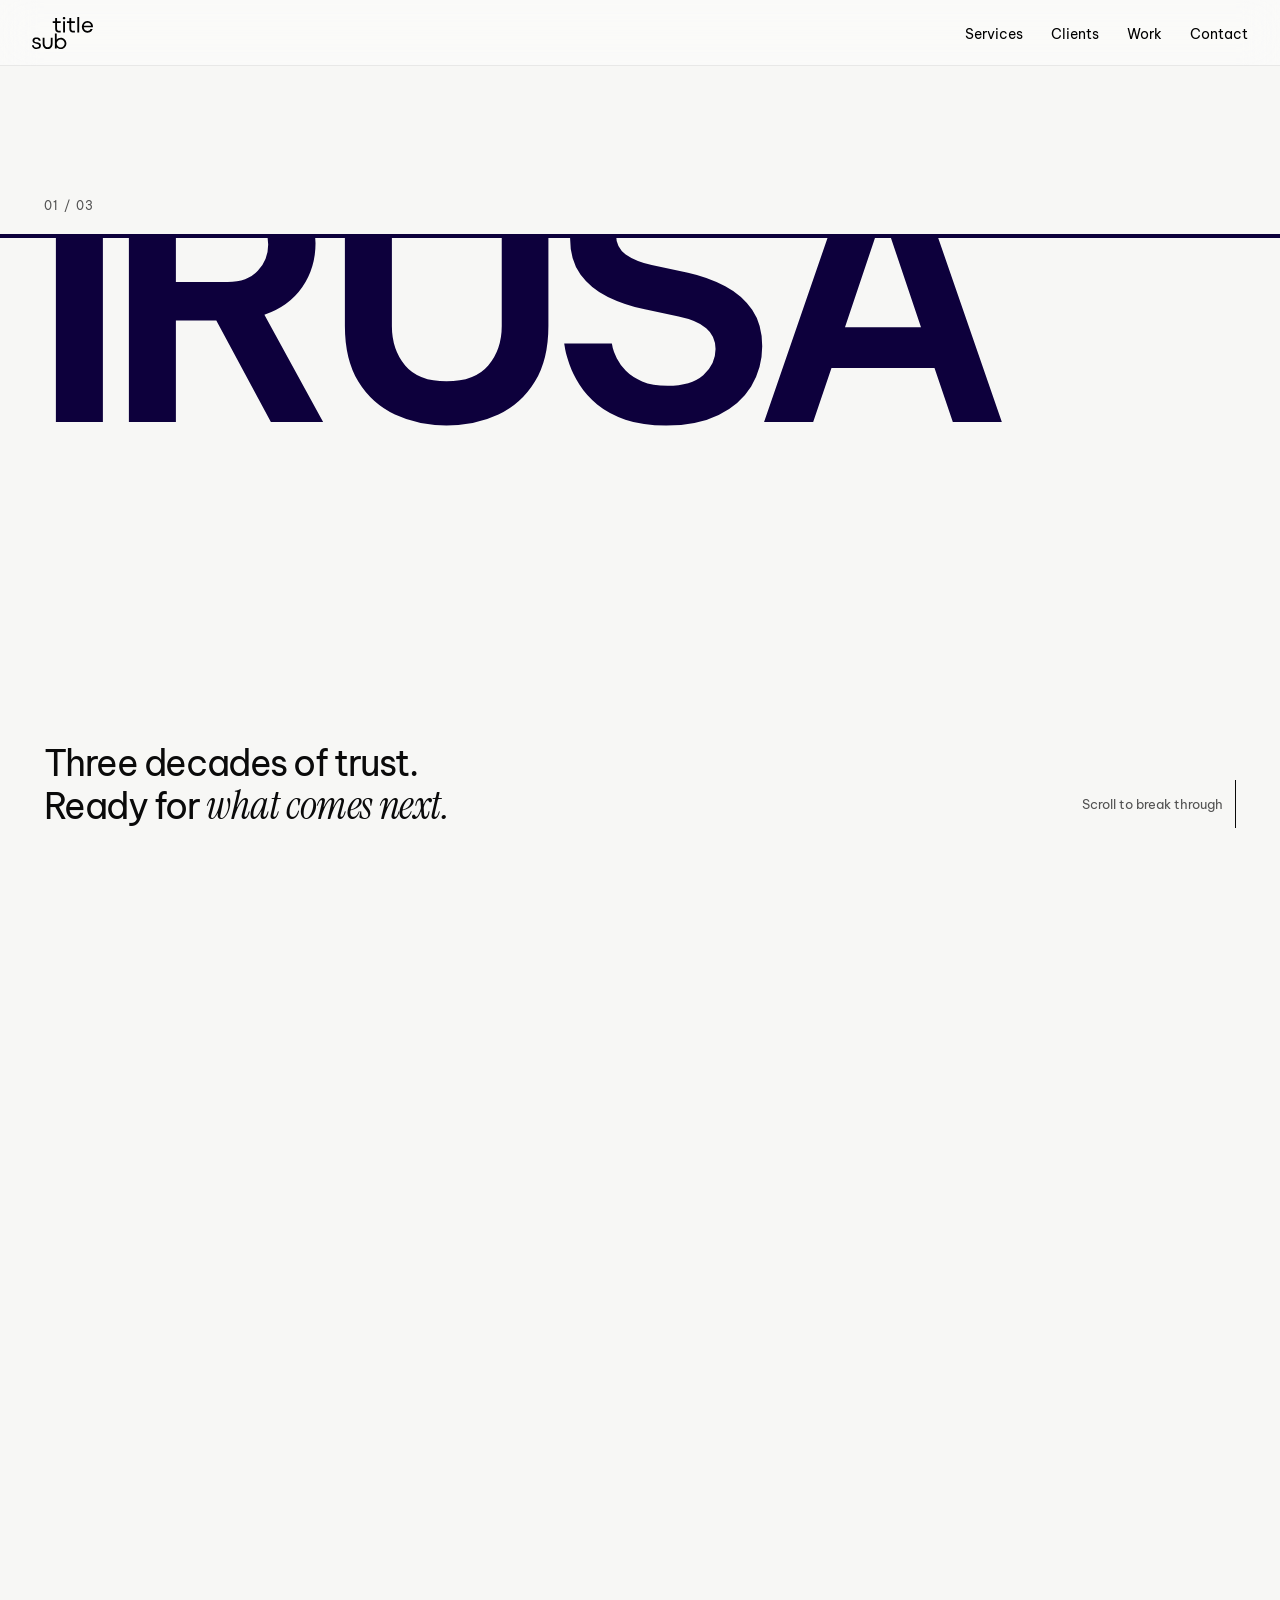
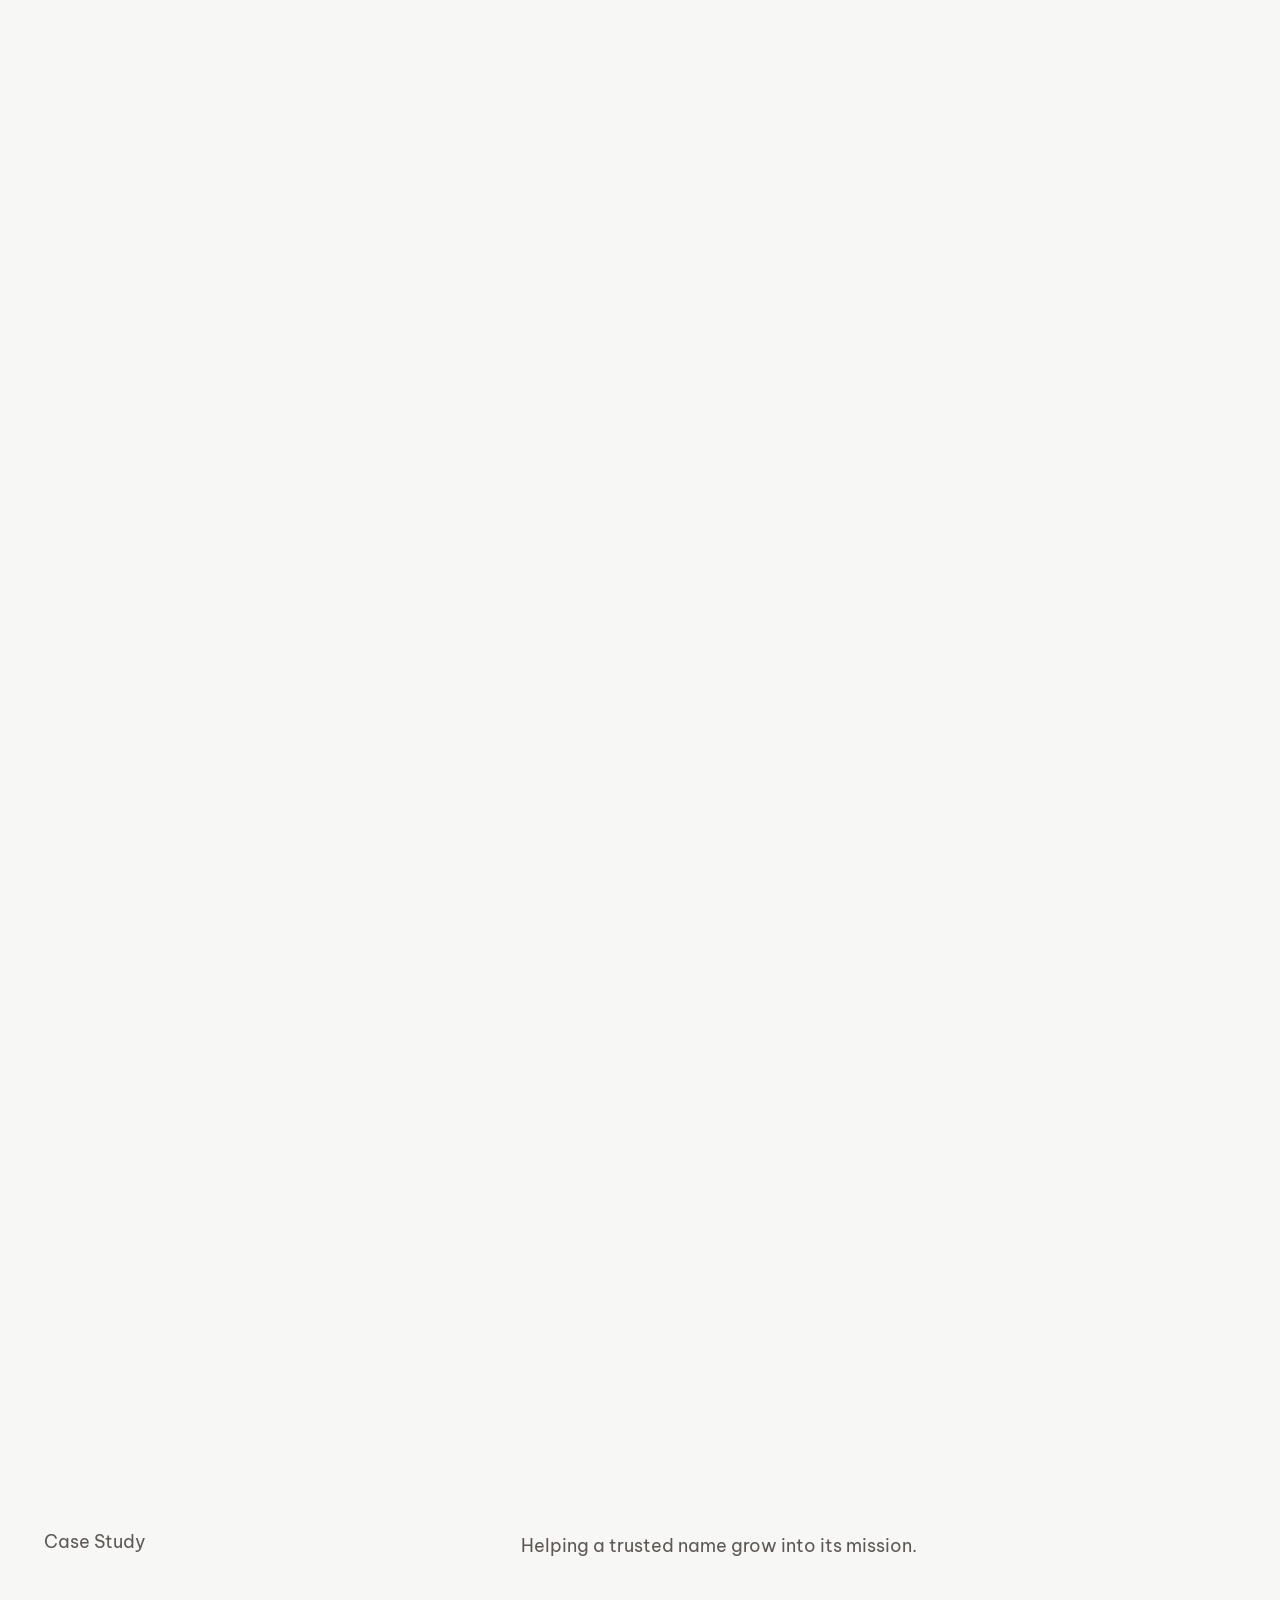
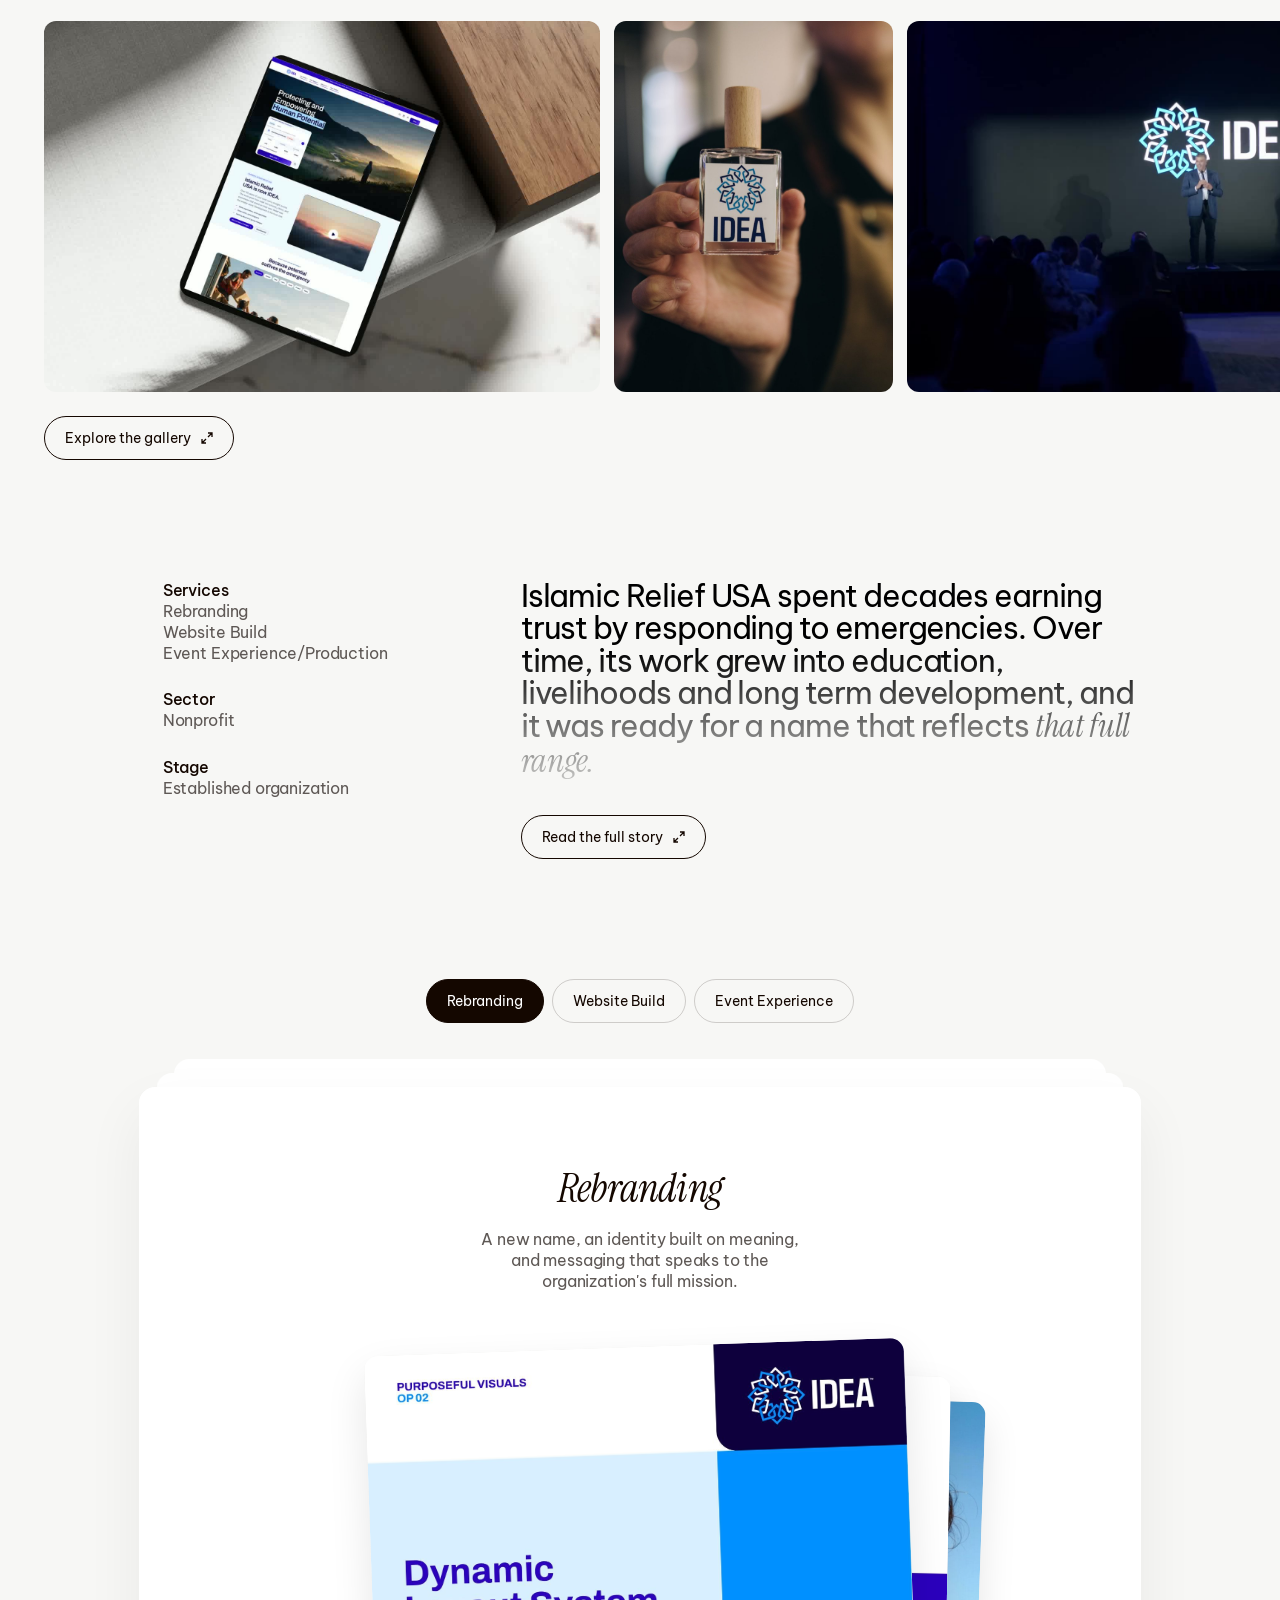
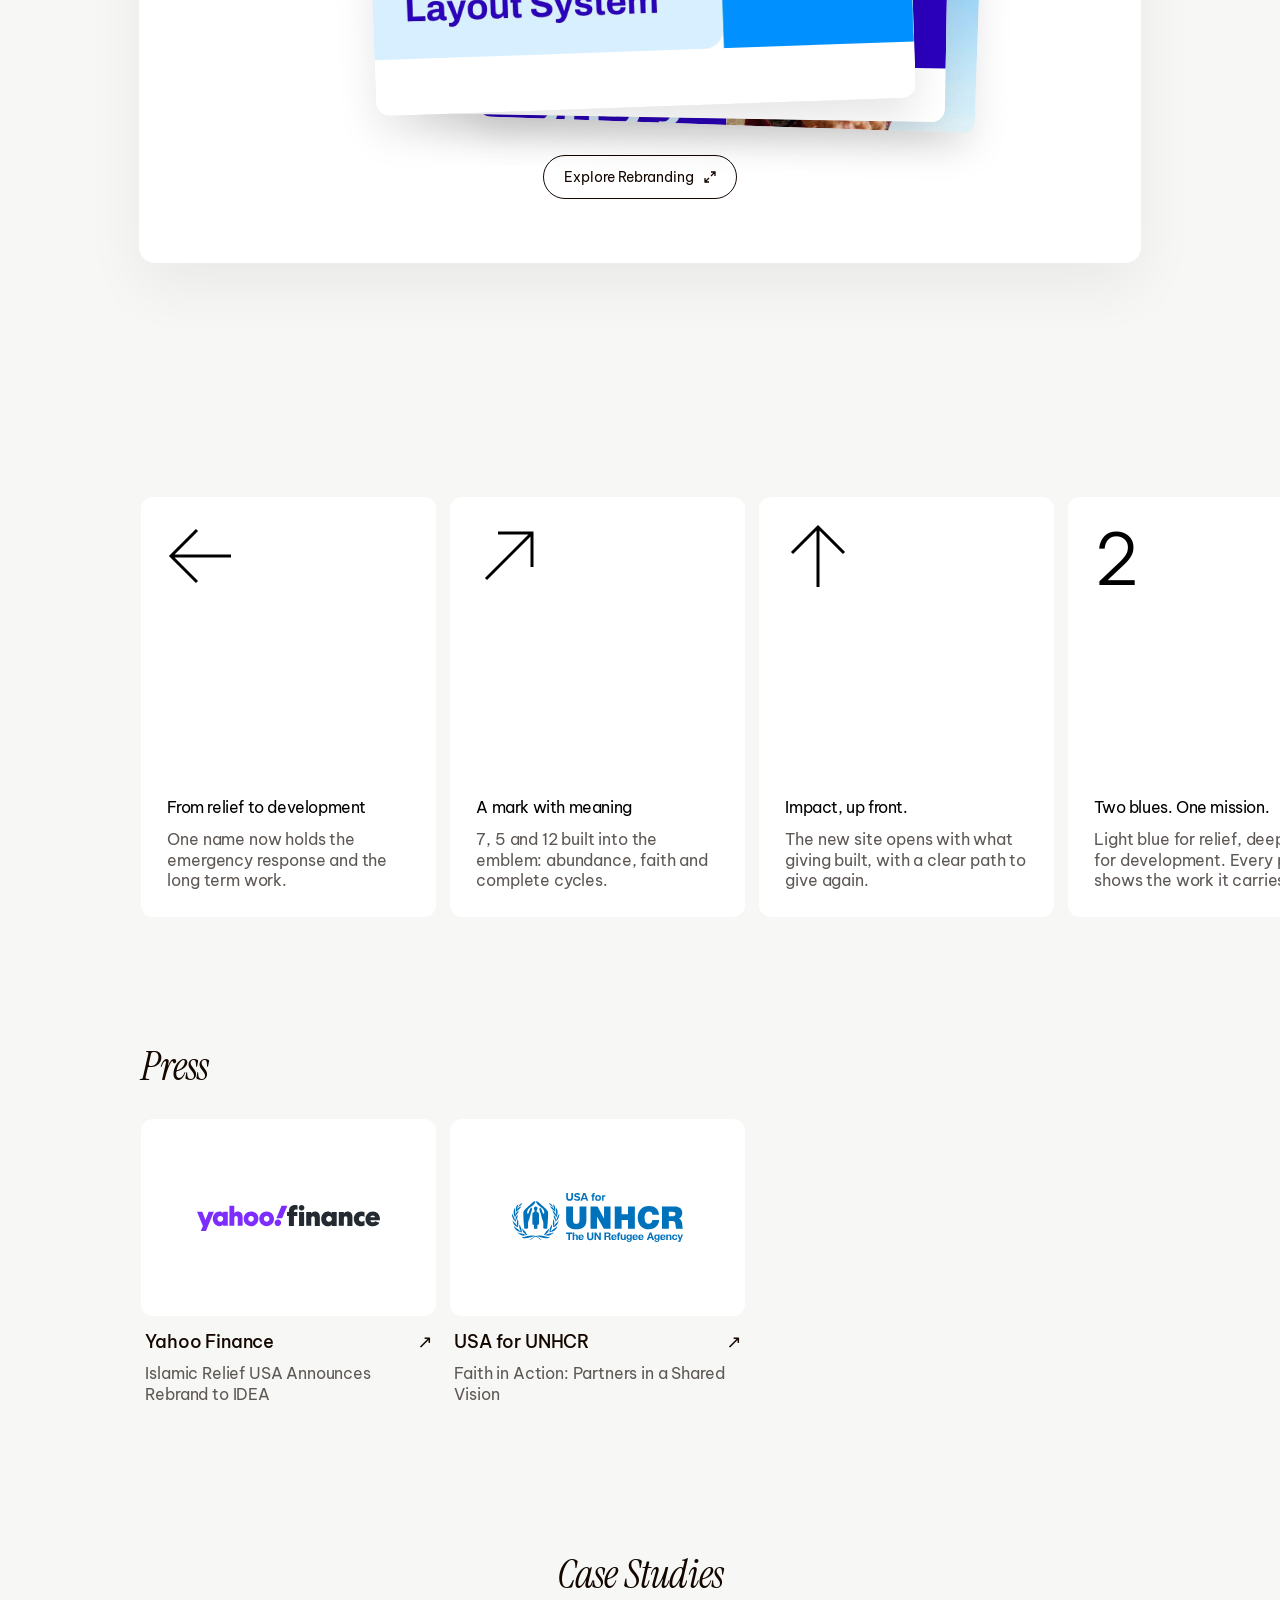
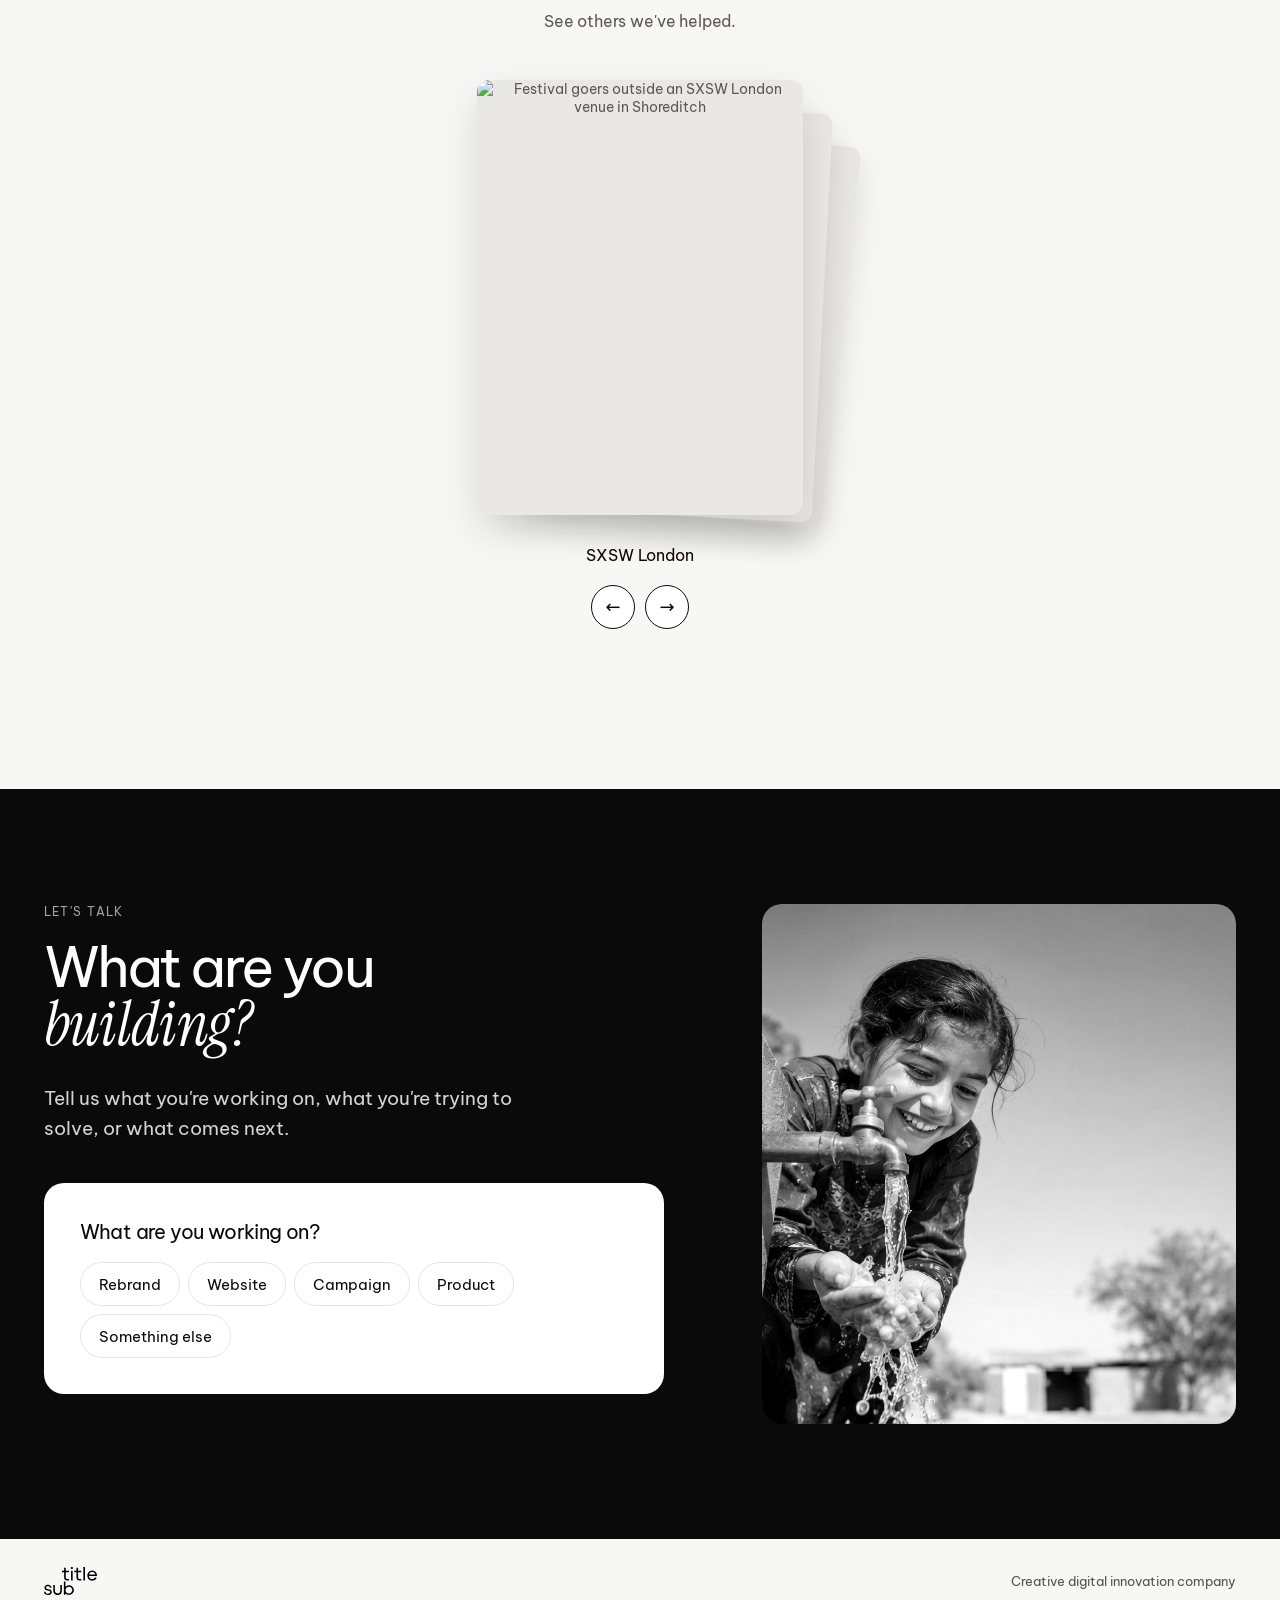
==== commit d8efc774: "Case studies: swap SXSW London image for a venue photo" ====
--- a/index.html
+++ b/index.html
@@ -469,7 +469,7 @@
     <h2 class="cs-title">Case Studies</h2>
     <p class="cs-body">See others we've helped.</p>
     <div class="flip" id="flip">
-      <button class="flip-card" data-t="SXSW London" data-img="https://images.ctfassets.net/ncjvo7rlyfez/2CY4vYYvLFQGVvR98JvkIR/49cd430bea860e92611d6e9559716204/SXSW_London__3_.png?w=1400&amp;fm=webp" data-desc="A festival this big needs a site that keeps up. We built the official home of SXSW London." data-url="https://www.sxswlondon.com/"><img src="https://images.ctfassets.net/ncjvo7rlyfez/2CY4vYYvLFQGVvR98JvkIR/49cd430bea860e92611d6e9559716204/SXSW_London__3_.png?w=900&amp;fm=webp" alt="SXSW London" loading="lazy"></button>
+      <button class="flip-card" data-t="SXSW London" data-img="https://images.ctfassets.net/ncjvo7rlyfez/bzMeIE7NRul6E0bUDCexp/57a3efb393eb9eb62ca89957403a7200/SW2_1395_btLUSY7L_20260604041902__1_.jpg?w=1400&amp;fm=webp" data-desc="A festival this big needs a site that keeps up. We built the official home of SXSW London." data-url="https://www.sxswlondon.com/"><img src="https://images.ctfassets.net/ncjvo7rlyfez/bzMeIE7NRul6E0bUDCexp/57a3efb393eb9eb62ca89957403a7200/SW2_1395_btLUSY7L_20260604041902__1_.jpg?w=652&amp;h=870&amp;fit=fill&amp;fm=webp" alt="Festival goers outside an SXSW London venue in Shoreditch" loading="lazy"></button>
       <button class="flip-card" data-t="[Project 02]">[Project image]</button>
       <button class="flip-card" data-t="[Project 03]">[Project image]</button>
     </div>
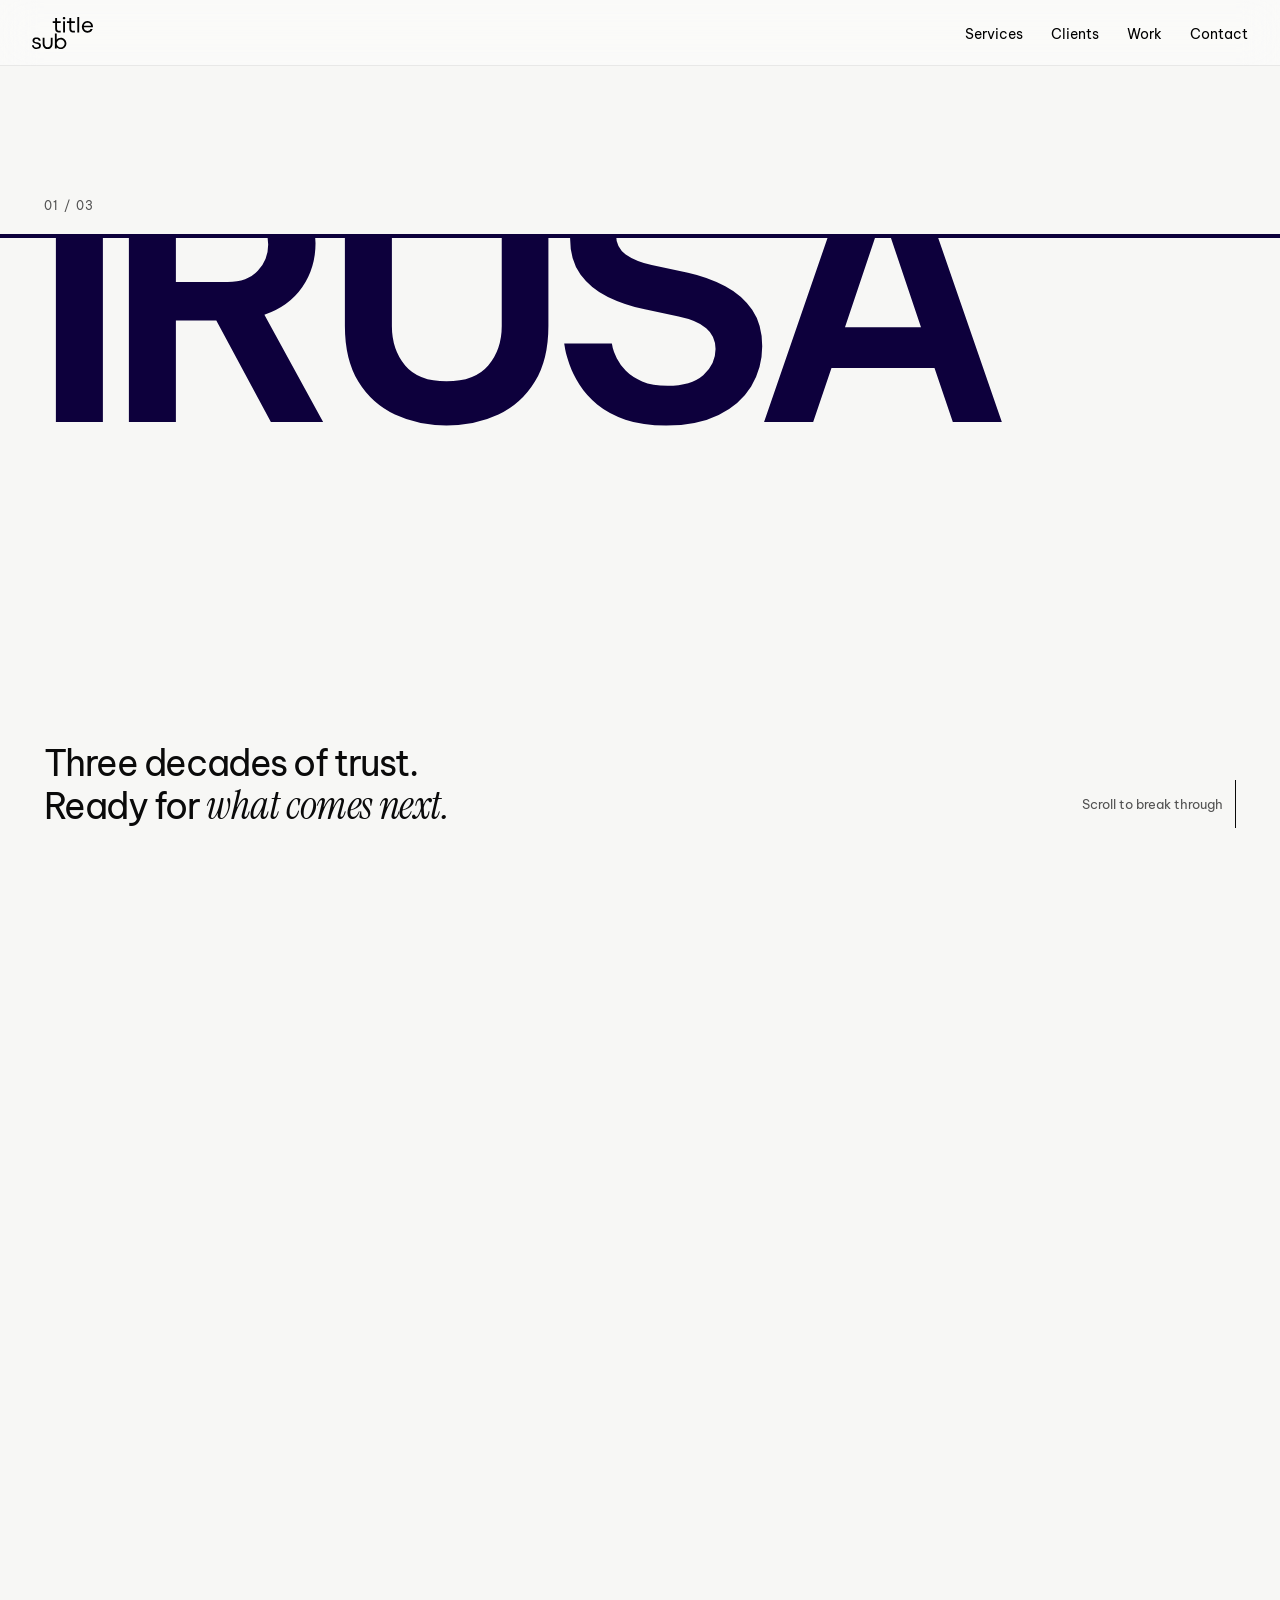
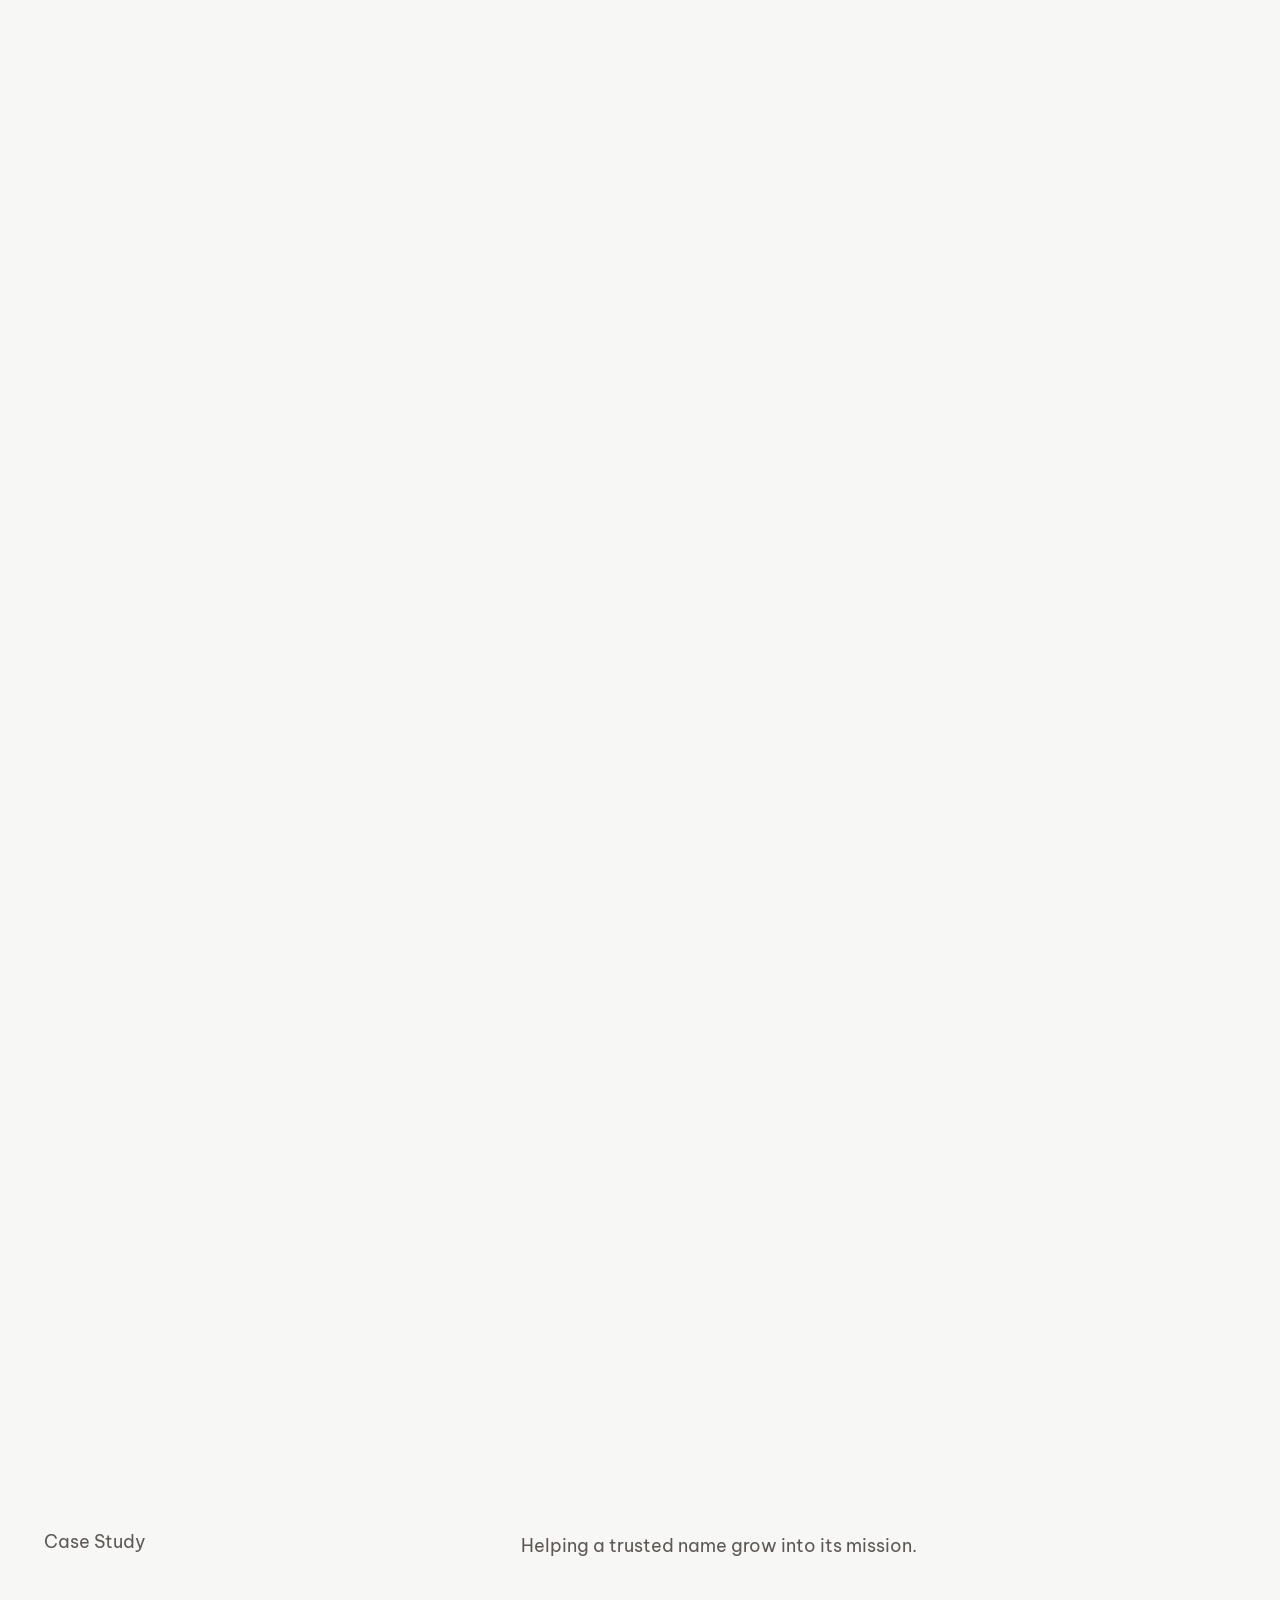
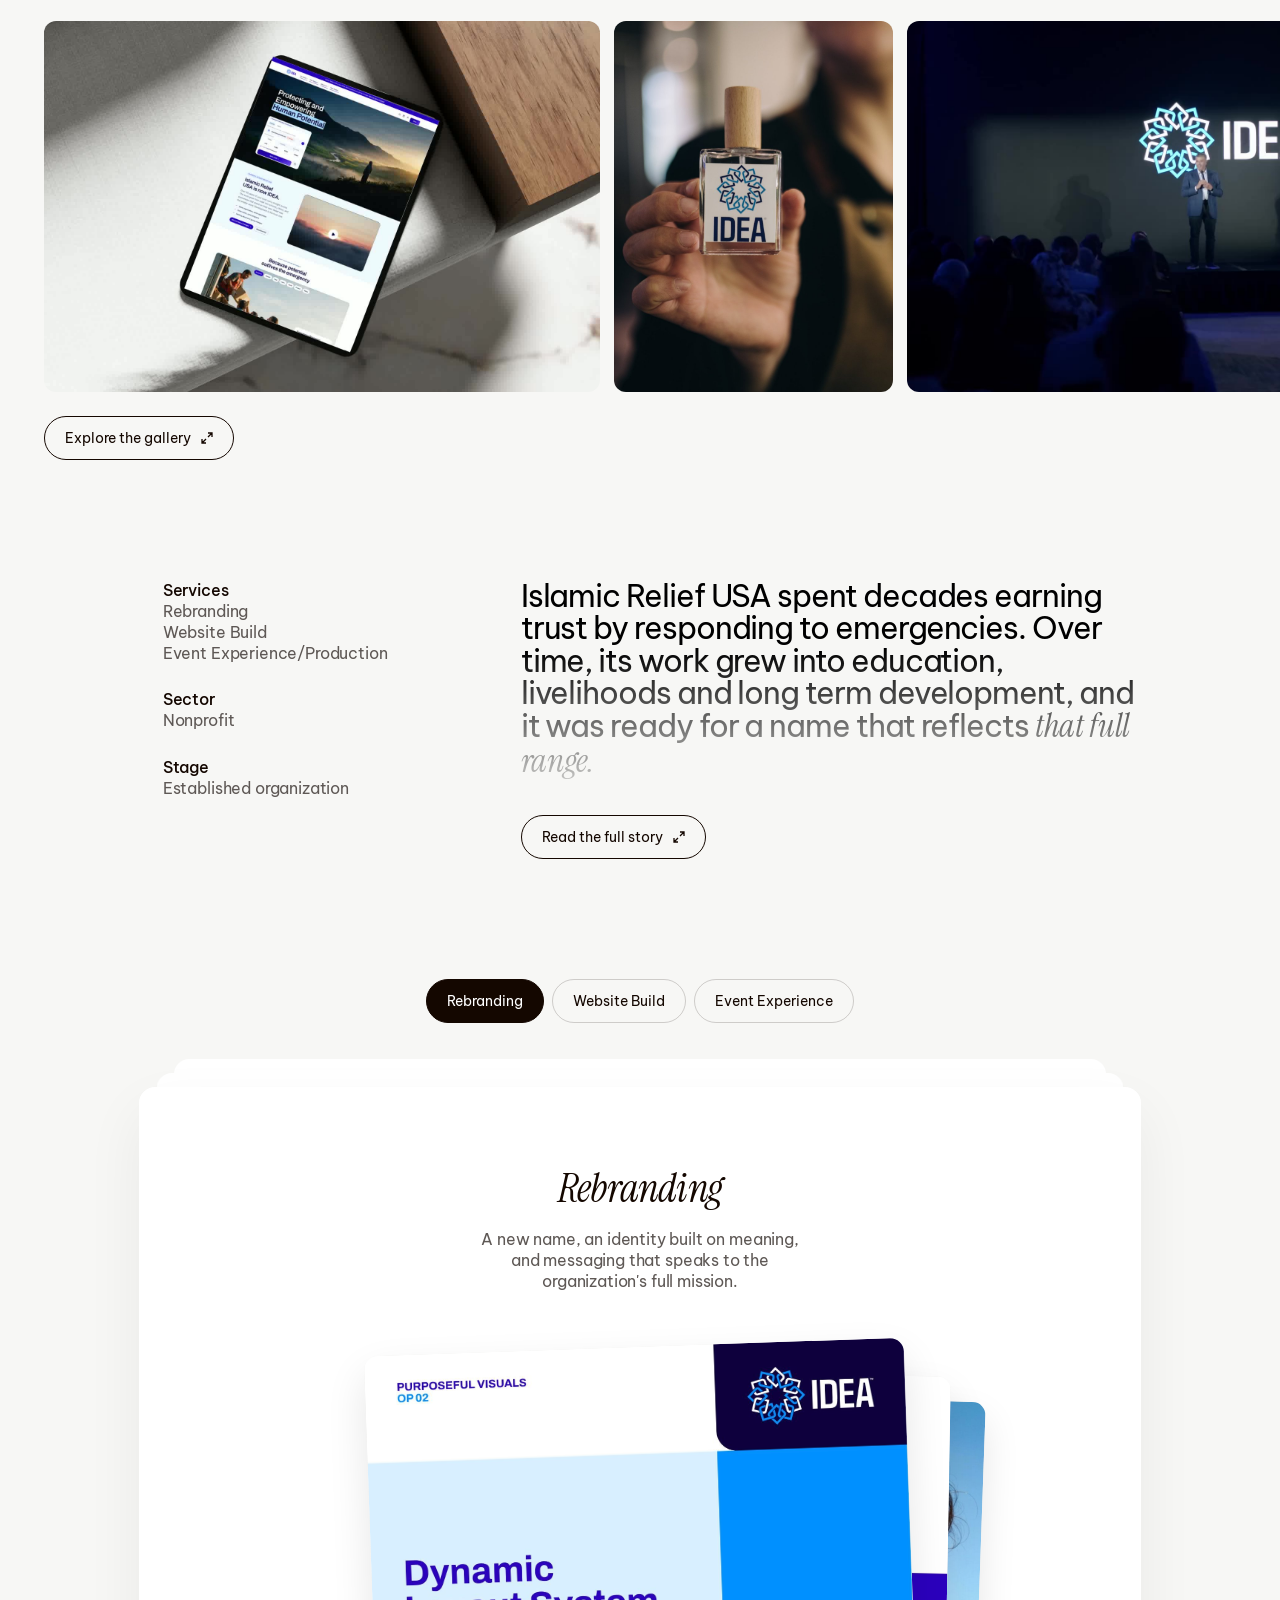
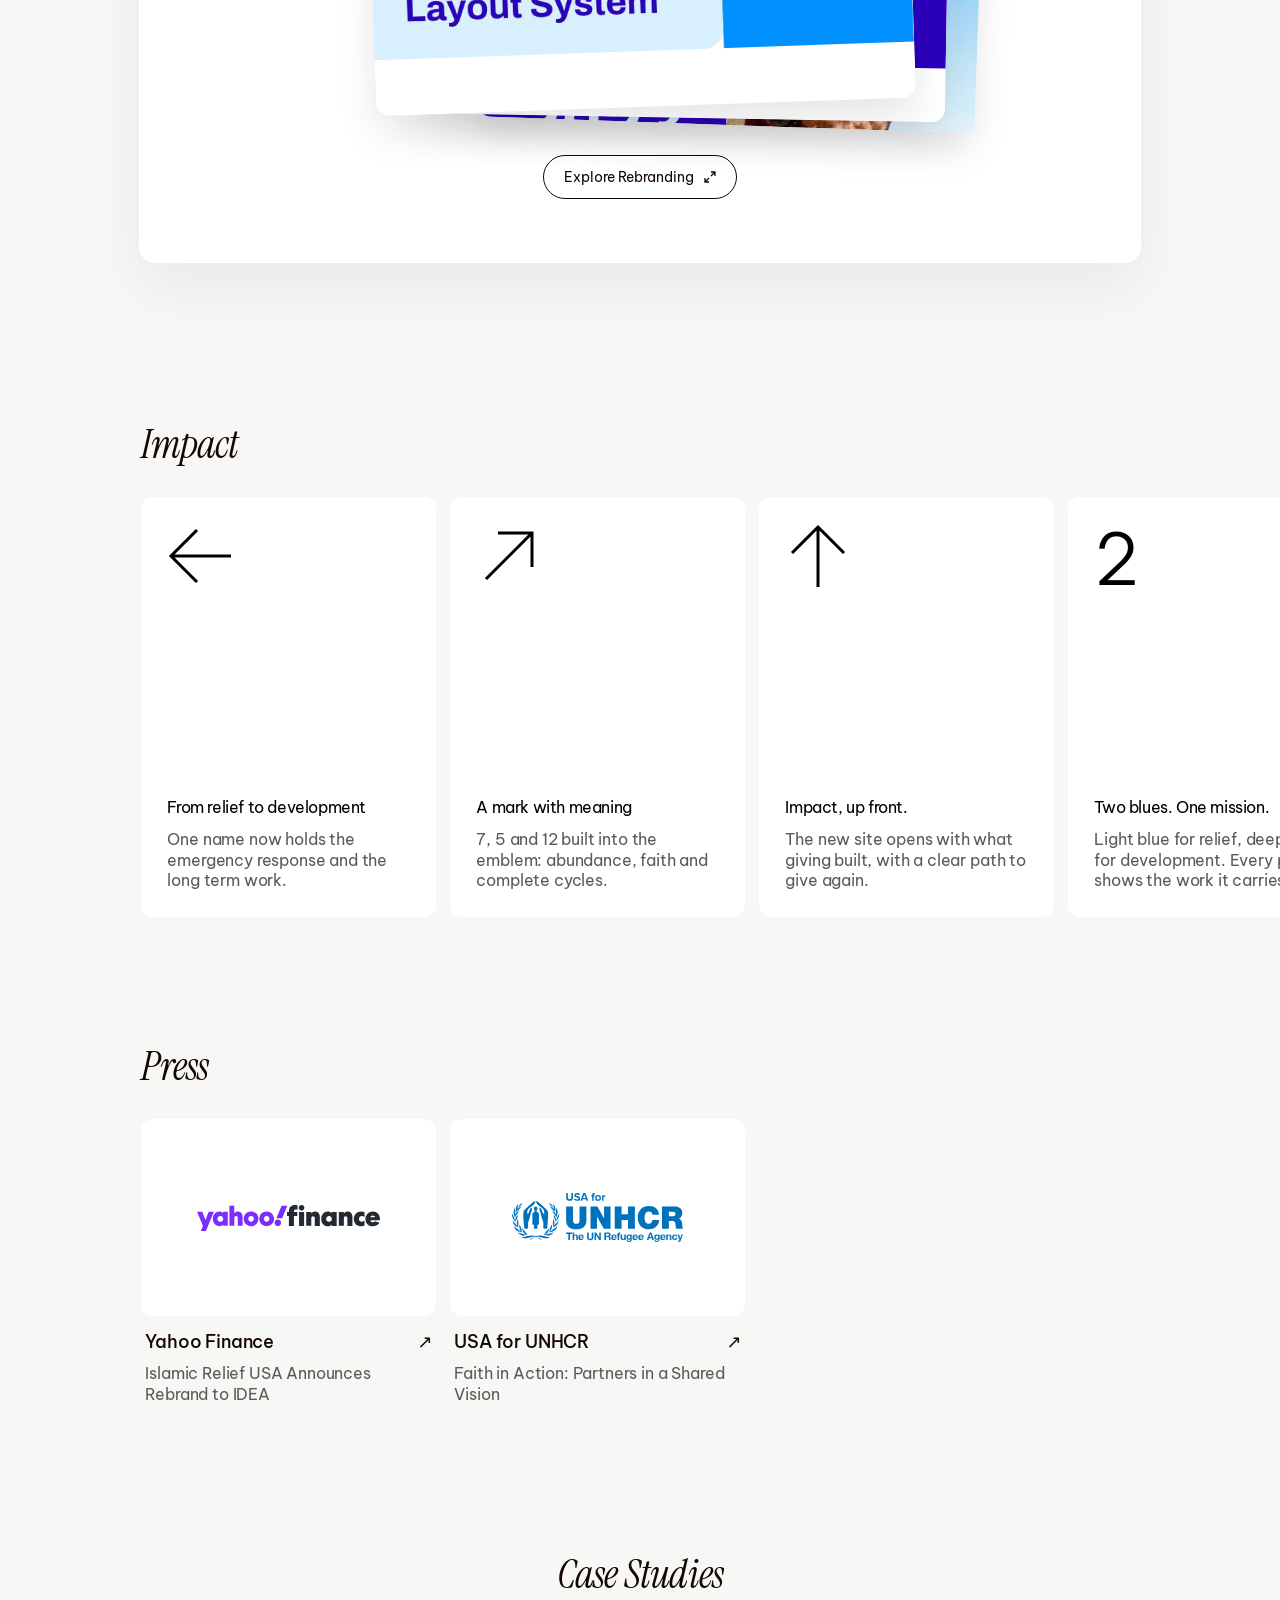
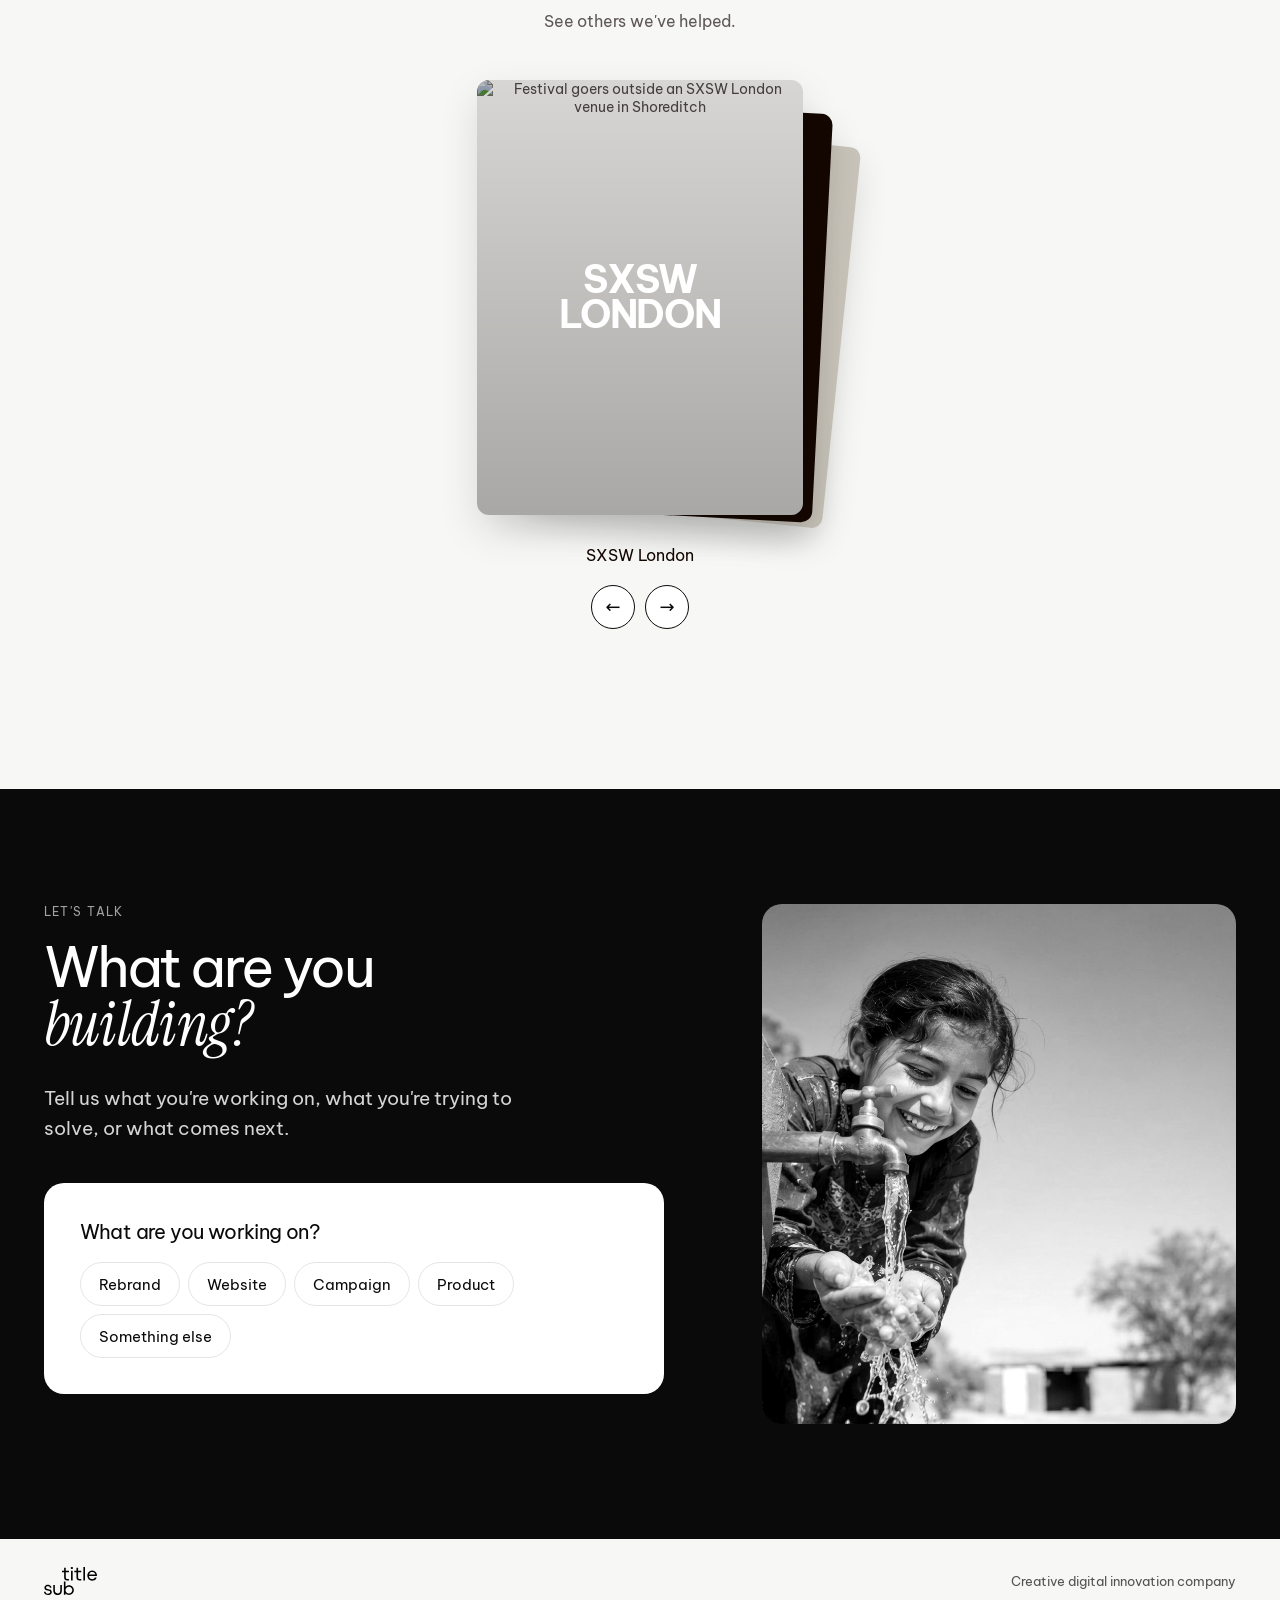
==== commit aa1b4a25: "Case studies: Collins-style branded covers" ====
--- a/index.html
+++ b/index.html
@@ -7,7 +7,7 @@
 <meta name="robots" content="noindex">
 <link rel="preconnect" href="https://fonts.googleapis.com">
 <link rel="preconnect" href="https://fonts.gstatic.com" crossorigin>
-<link rel="stylesheet" href="https://fonts.googleapis.com/css2?family=Be+Vietnam+Pro:wght@300;400;500;600&family=Instrument+Serif:ital@1&display=swap">
+<link rel="stylesheet" href="https://fonts.googleapis.com/css2?family=Be+Vietnam+Pro:wght@300;400;500;600;700&family=Instrument+Serif:ital@1&display=swap">
 <style>
 :root{
   --ink:#0A0A0A; --grey-700:#404040; --grey-600:#525252; --grey-200:#E5E5E5;
@@ -185,7 +185,13 @@
 .cs-more .cs-body{margin:16px 0 48px}
 .flip{position:relative;width:min(326px,72vw);aspect-ratio:326/435;margin:0 auto;touch-action:pan-y}
 .flip-card{position:absolute;inset:0;border-radius:12px;overflow:hidden;background:#E9E8E5;box-shadow:0 16px 40px rgba(0,0,0,.12);transition:transform .7s var(--ease),opacity .5s var(--ease);display:flex;align-items:center;justify-content:center;color:var(--cs-grey);font-size:14px;cursor:pointer;padding:0}
-.flip-card img{width:100%;height:100%;object-fit:cover;display:block}
+.flip-card img{position:absolute;inset:0;width:100%;height:100%;object-fit:cover;display:block;filter:grayscale(.15) brightness(.78);transition:transform .9s var(--ease)}
+.flip-card:hover img{transform:scale(1.03)}
+.flip-card::after{content:"";position:absolute;inset:0;background:linear-gradient(180deg,rgba(0,0,0,.08),rgba(0,0,0,.28));pointer-events:none}
+.flip-mark{position:relative;z-index:1;color:#fff;font-family:'Be Vietnam Pro',sans-serif;font-weight:700;font-size:clamp(30px,3vw,40px);line-height:.92;letter-spacing:-.03em;text-align:center;text-transform:uppercase}
+.flip-card.tone-a{background:#140700}.flip-card.tone-b{background:#C9C4BA}
+.flip-card.tone-a::after,.flip-card.tone-b::after{display:none}
+.flip-card.tone-b .flip-mark{color:#140700}
 .work-card .ph.has-img{overflow:hidden;min-height:0}.work-card .ph.has-img img{width:100%;height:100%;object-fit:cover;display:block}
 .flip-label{margin-top:30px;font-size:16px;color:#140700;letter-spacing:-.01em}
 .flip-ctrl{display:flex;gap:10px;justify-content:center;margin-top:20px}
@@ -469,9 +475,9 @@
     <h2 class="cs-title">Case Studies</h2>
     <p class="cs-body">See others we've helped.</p>
     <div class="flip" id="flip">
-      <button class="flip-card" data-t="SXSW London" data-img="https://images.ctfassets.net/ncjvo7rlyfez/bzMeIE7NRul6E0bUDCexp/57a3efb393eb9eb62ca89957403a7200/SW2_1395_btLUSY7L_20260604041902__1_.jpg?w=1400&amp;fm=webp" data-desc="A festival this big needs a site that keeps up. We built the official home of SXSW London." data-url="https://www.sxswlondon.com/"><img src="https://images.ctfassets.net/ncjvo7rlyfez/bzMeIE7NRul6E0bUDCexp/57a3efb393eb9eb62ca89957403a7200/SW2_1395_btLUSY7L_20260604041902__1_.jpg?w=652&amp;h=870&amp;fit=fill&amp;fm=webp" alt="Festival goers outside an SXSW London venue in Shoreditch" loading="lazy"></button>
-      <button class="flip-card" data-t="[Project 02]">[Project image]</button>
-      <button class="flip-card" data-t="[Project 03]">[Project image]</button>
+      <button class="flip-card" data-t="SXSW London" data-img="https://images.ctfassets.net/ncjvo7rlyfez/bzMeIE7NRul6E0bUDCexp/57a3efb393eb9eb62ca89957403a7200/SW2_1395_btLUSY7L_20260604041902__1_.jpg?w=1400&amp;fm=webp" data-desc="A festival this big needs a site that keeps up. We built the official home of SXSW London." data-url="https://www.sxswlondon.com/"><img src="https://images.ctfassets.net/ncjvo7rlyfez/bzMeIE7NRul6E0bUDCexp/57a3efb393eb9eb62ca89957403a7200/SW2_1395_btLUSY7L_20260604041902__1_.jpg?w=652&amp;h=870&amp;fit=fill&amp;fm=webp" alt="Festival goers outside an SXSW London venue in Shoreditch" loading="lazy"><span class="flip-mark" aria-hidden="true">SXSW<br>LONDON</span></button>
+      <button class="flip-card tone-a" data-t="[Project 02]"><span class="flip-mark" aria-hidden="true">Project 02</span></button>
+      <button class="flip-card tone-b" data-t="[Project 03]"><span class="flip-mark" aria-hidden="true">Project 03</span></button>
     </div>
     <div class="flip-label" id="flipLabel">SXSW London</div>
     <div class="flip-ctrl">
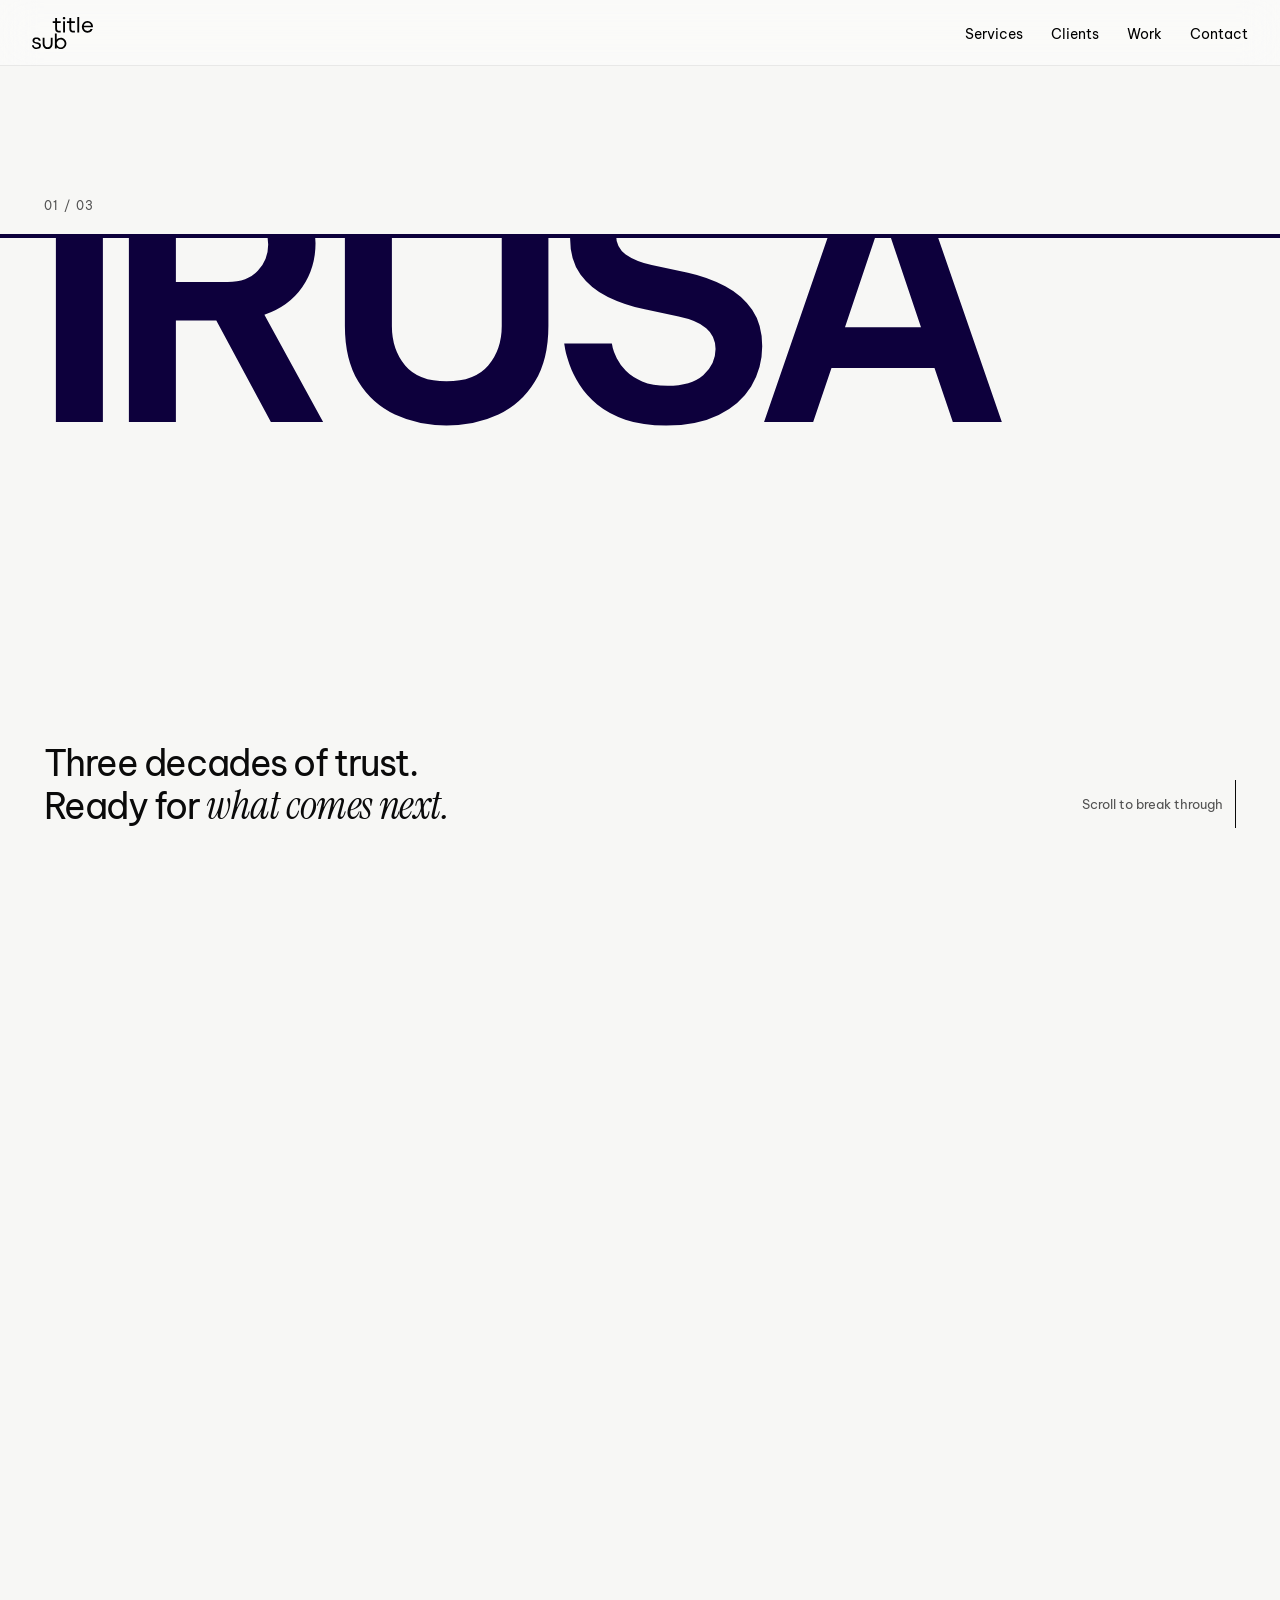
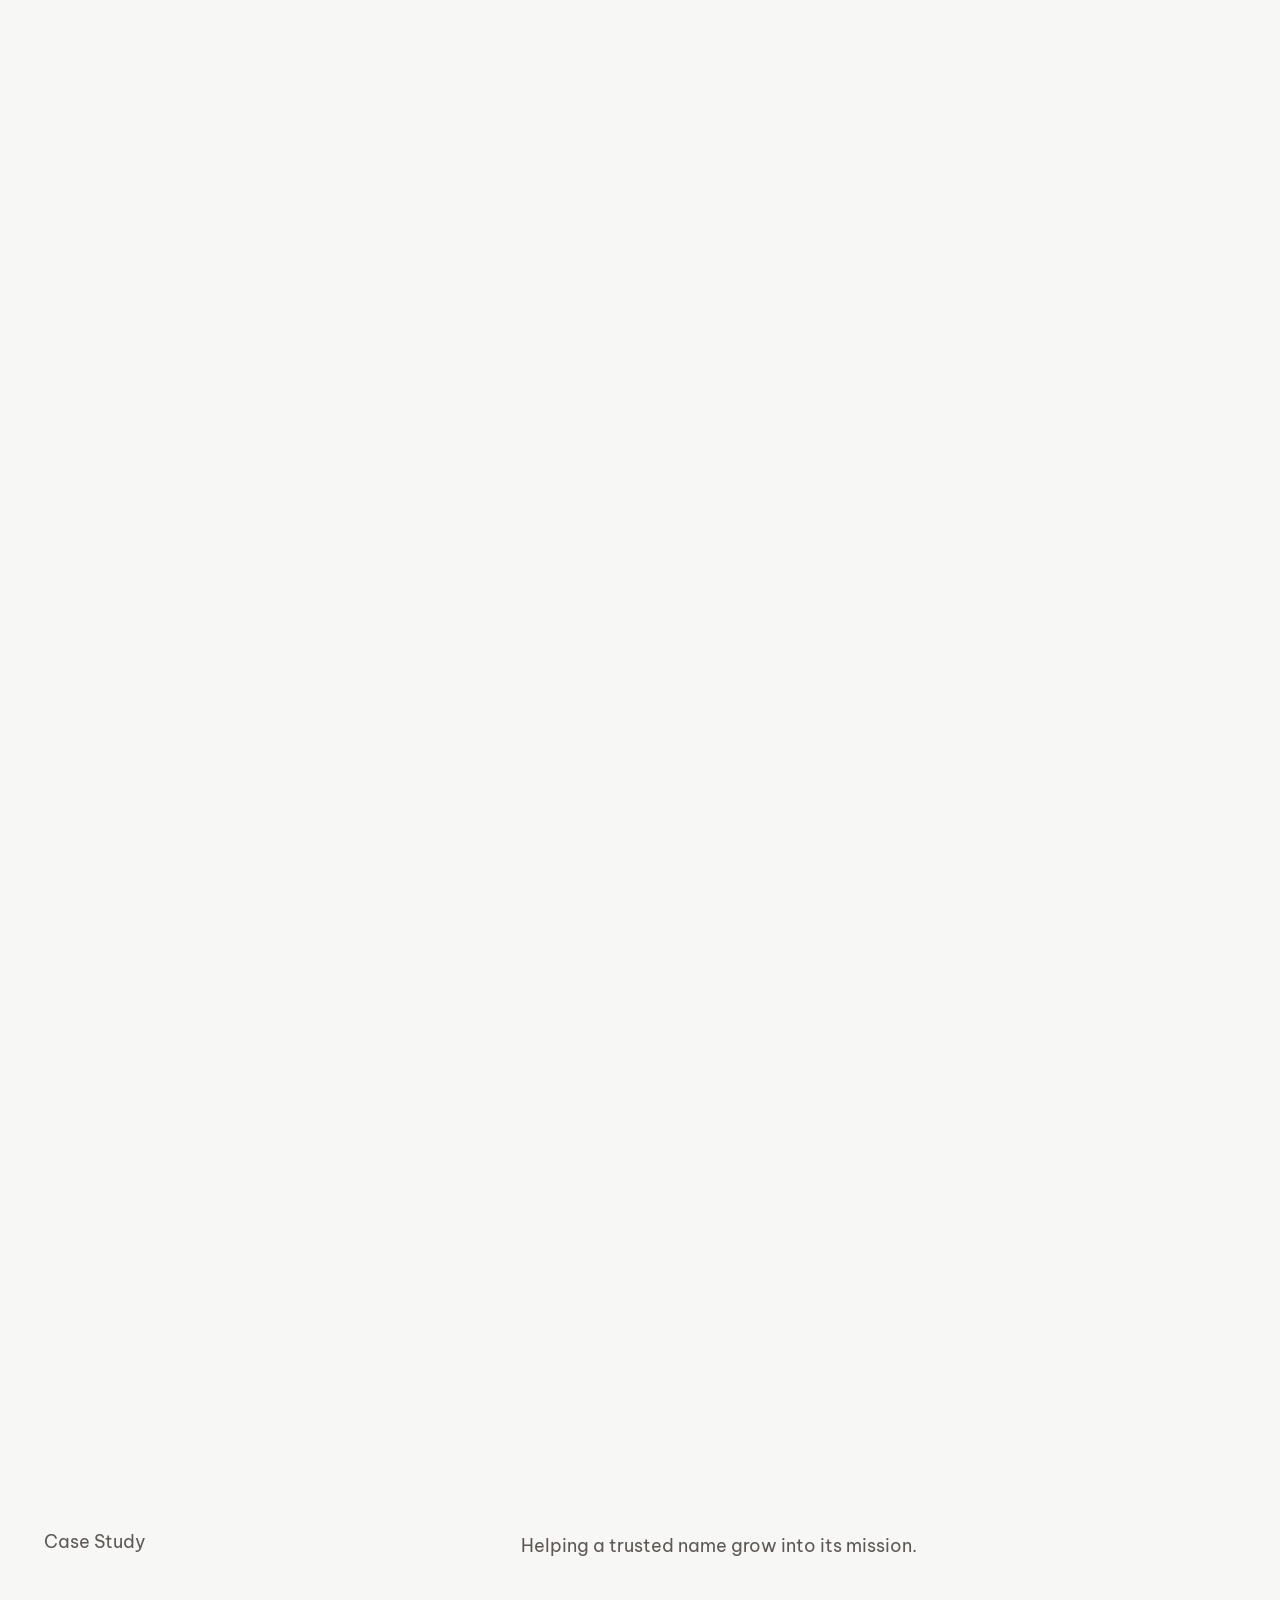
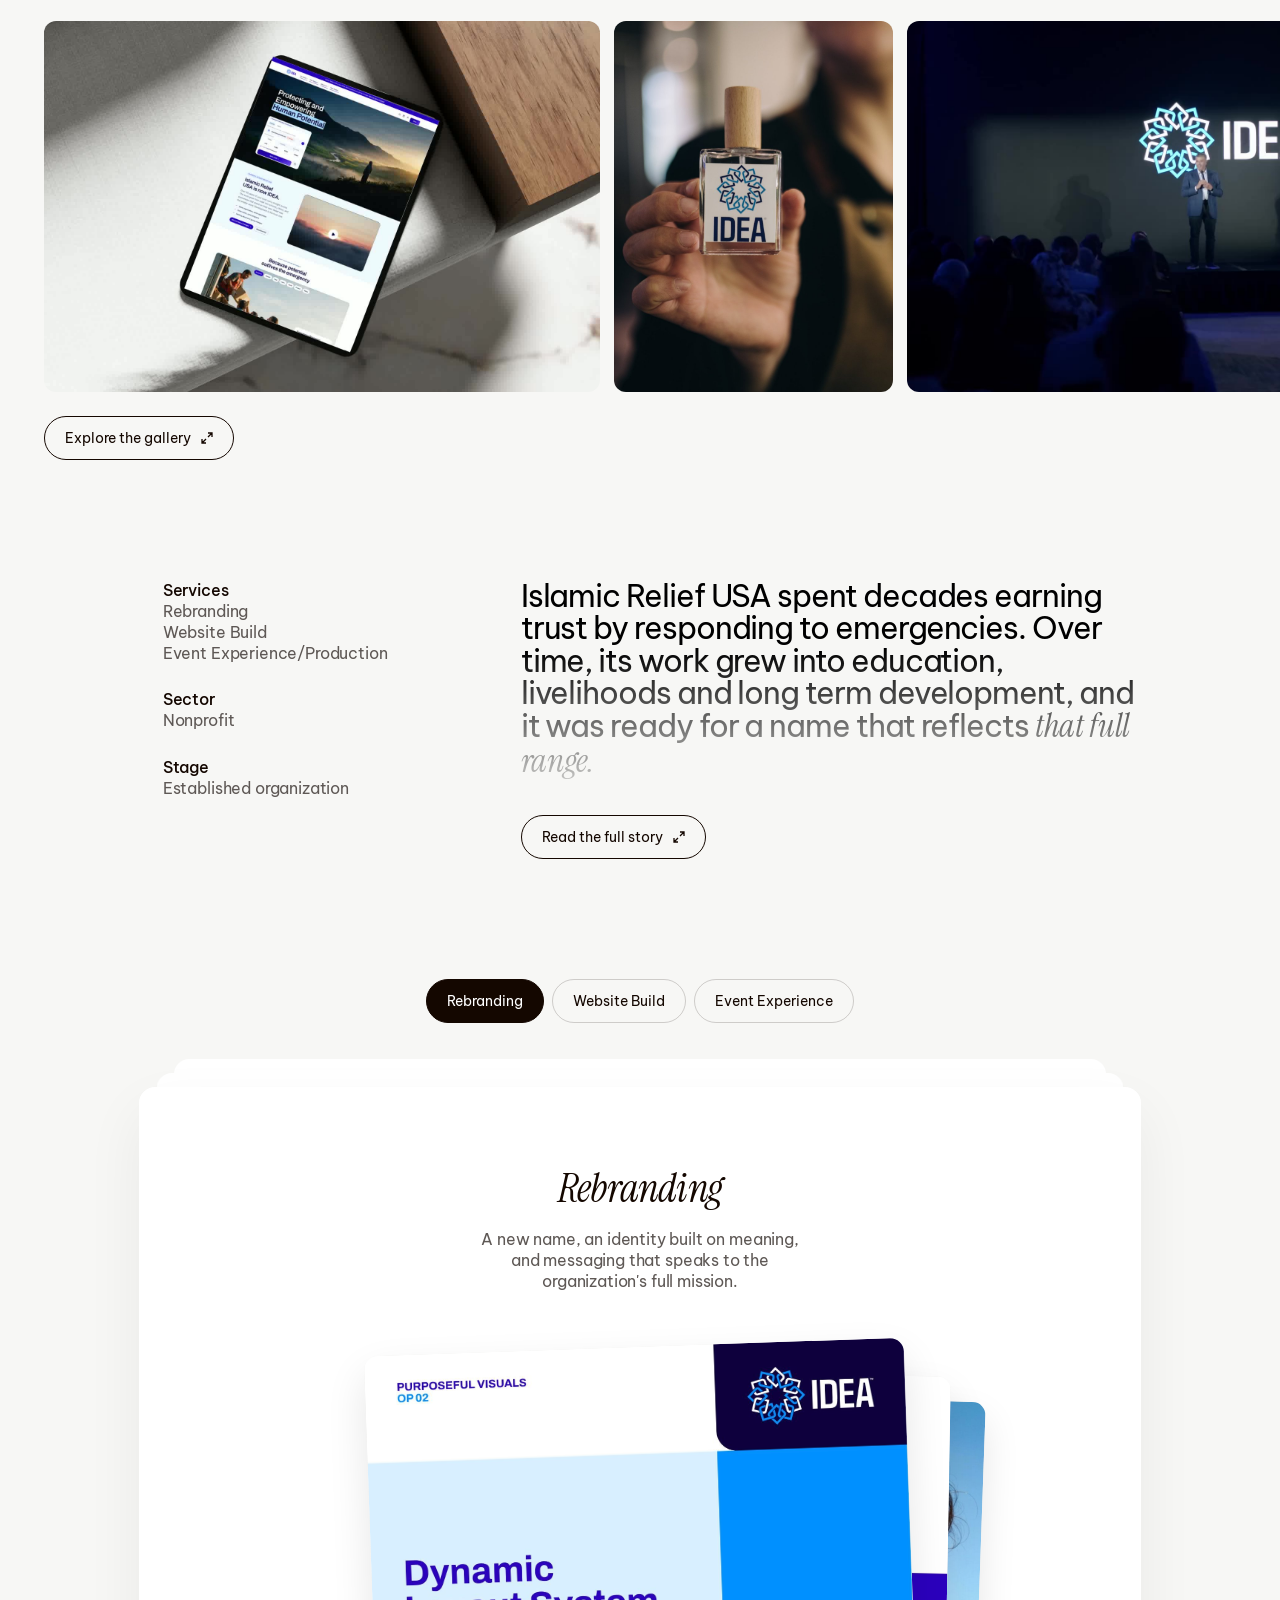
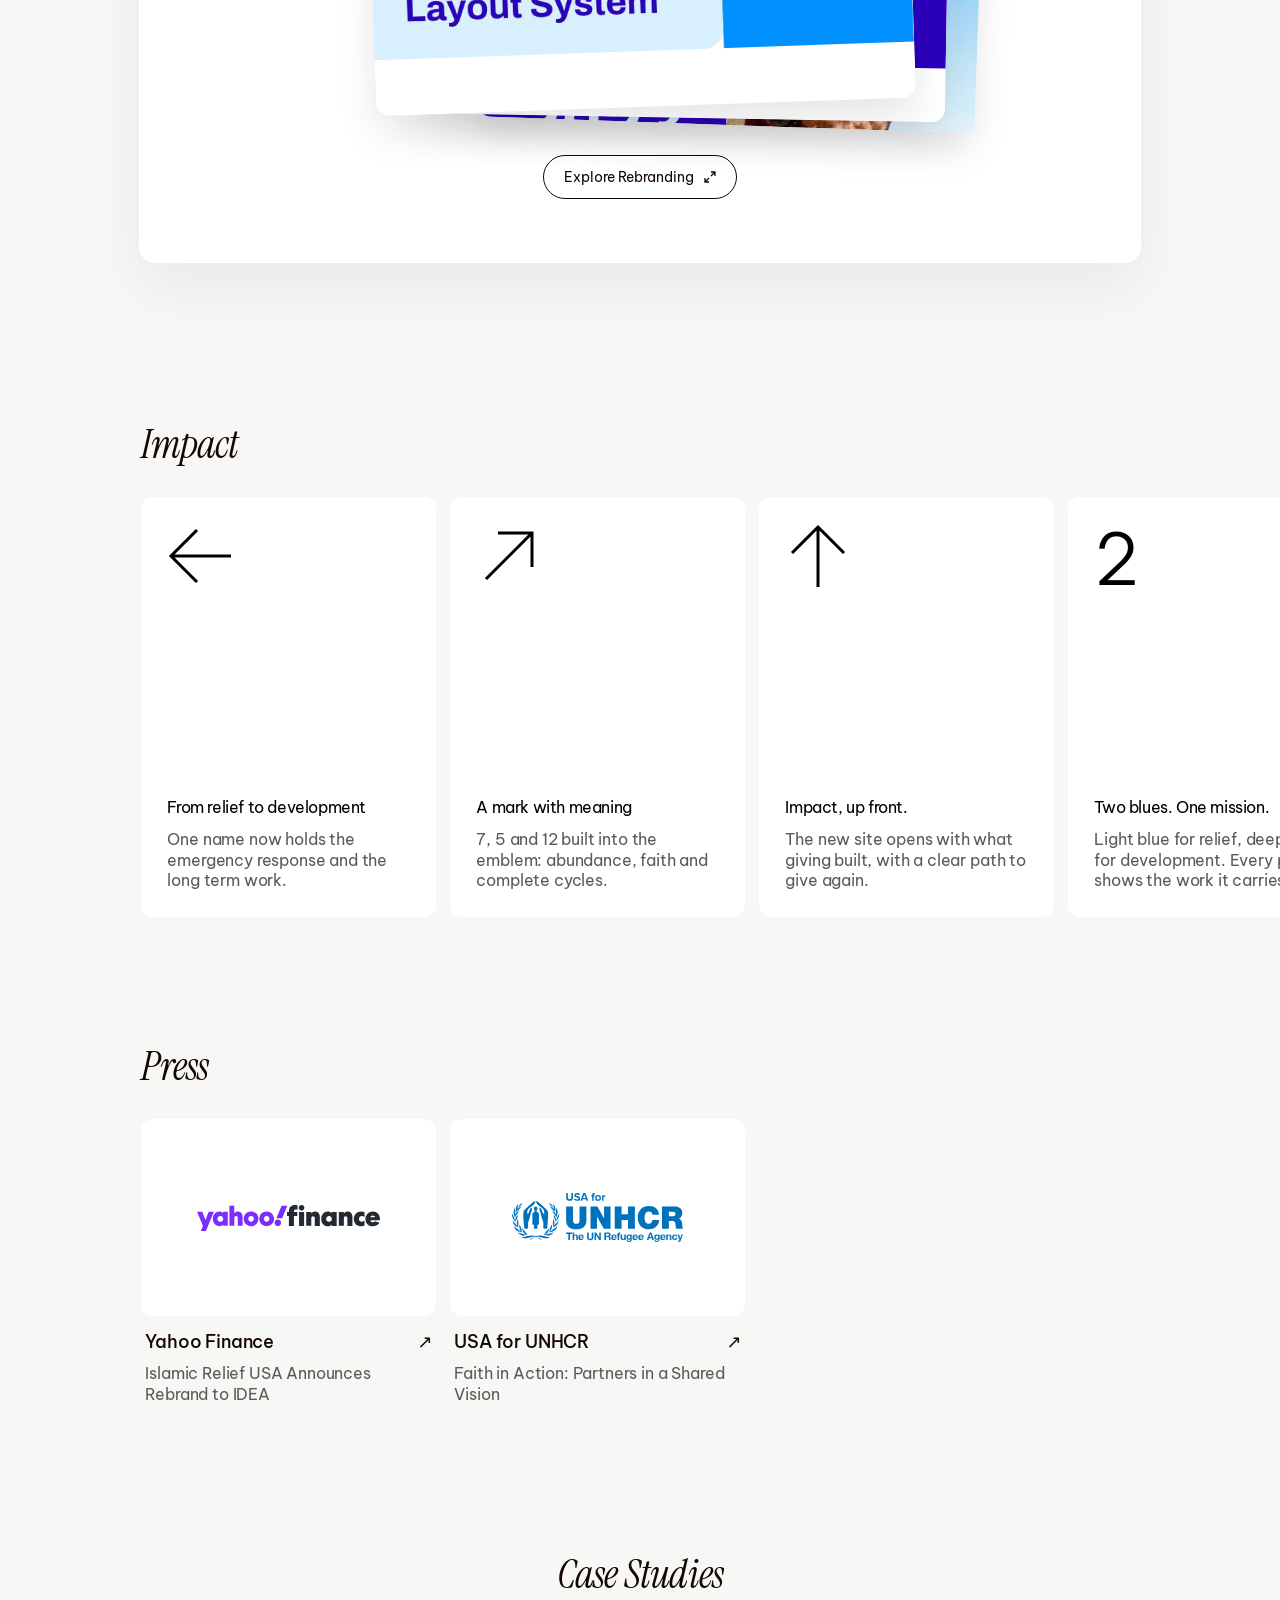
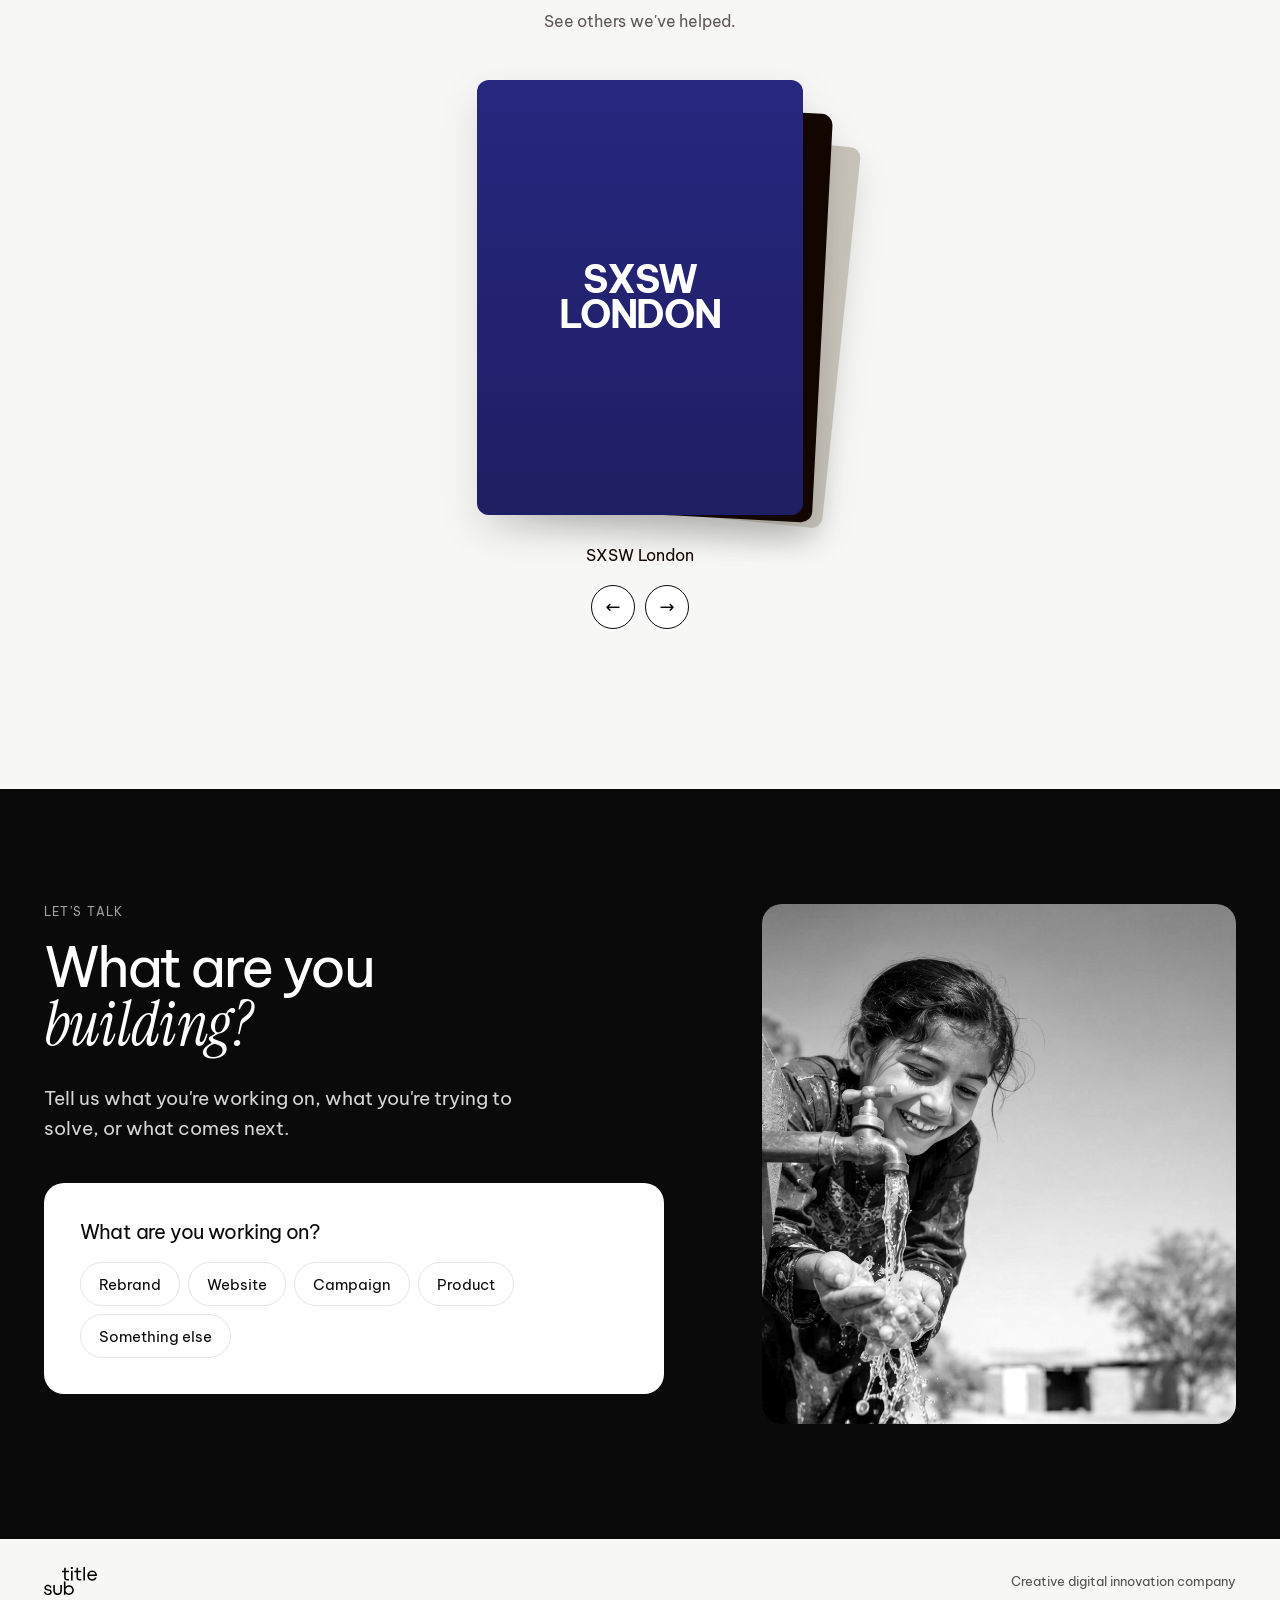
==== commit 57c5e48d: "Case studies: SXSW London cover from brand texture" ====
--- a/index.html
+++ b/index.html
@@ -189,6 +189,7 @@
 .flip-card:hover img{transform:scale(1.03)}
 .flip-card::after{content:"";position:absolute;inset:0;background:linear-gradient(180deg,rgba(0,0,0,.08),rgba(0,0,0,.28));pointer-events:none}
 .flip-mark{position:relative;z-index:1;color:#fff;font-family:'Be Vietnam Pro',sans-serif;font-weight:700;font-size:clamp(30px,3vw,40px);line-height:.92;letter-spacing:-.03em;text-align:center;text-transform:uppercase}
+.flip-card.cover-sxsw{background:#2a2a8a url('https://images.ctfassets.net/ncjvo7rlyfez/2CY4vYYvLFQGVvR98JvkIR/49cd430bea860e92611d6e9559716204/SXSW_London__3_.png') right top/auto 175% no-repeat}
 .flip-card.tone-a{background:#140700}.flip-card.tone-b{background:#C9C4BA}
 .flip-card.tone-a::after,.flip-card.tone-b::after{display:none}
 .flip-card.tone-b .flip-mark{color:#140700}
@@ -475,7 +476,7 @@
     <h2 class="cs-title">Case Studies</h2>
     <p class="cs-body">See others we've helped.</p>
     <div class="flip" id="flip">
-      <button class="flip-card" data-t="SXSW London" data-img="https://images.ctfassets.net/ncjvo7rlyfez/bzMeIE7NRul6E0bUDCexp/57a3efb393eb9eb62ca89957403a7200/SW2_1395_btLUSY7L_20260604041902__1_.jpg?w=1400&amp;fm=webp" data-desc="A festival this big needs a site that keeps up. We built the official home of SXSW London." data-url="https://www.sxswlondon.com/"><img src="https://images.ctfassets.net/ncjvo7rlyfez/bzMeIE7NRul6E0bUDCexp/57a3efb393eb9eb62ca89957403a7200/SW2_1395_btLUSY7L_20260604041902__1_.jpg?w=652&amp;h=870&amp;fit=fill&amp;fm=webp" alt="Festival goers outside an SXSW London venue in Shoreditch" loading="lazy"><span class="flip-mark" aria-hidden="true">SXSW<br>LONDON</span></button>
+      <button class="flip-card cover-sxsw" data-t="SXSW London" data-img="https://images.ctfassets.net/ncjvo7rlyfez/2CY4vYYvLFQGVvR98JvkIR/49cd430bea860e92611d6e9559716204/SXSW_London__3_.png" data-desc="A festival this big needs a site that keeps up. We built the official home of SXSW London." data-url="https://www.sxswlondon.com/"><span class="flip-mark" aria-hidden="true">SXSW<br>London</span></button>
       <button class="flip-card tone-a" data-t="[Project 02]"><span class="flip-mark" aria-hidden="true">Project 02</span></button>
       <button class="flip-card tone-b" data-t="[Project 03]"><span class="flip-mark" aria-hidden="true">Project 03</span></button>
     </div>
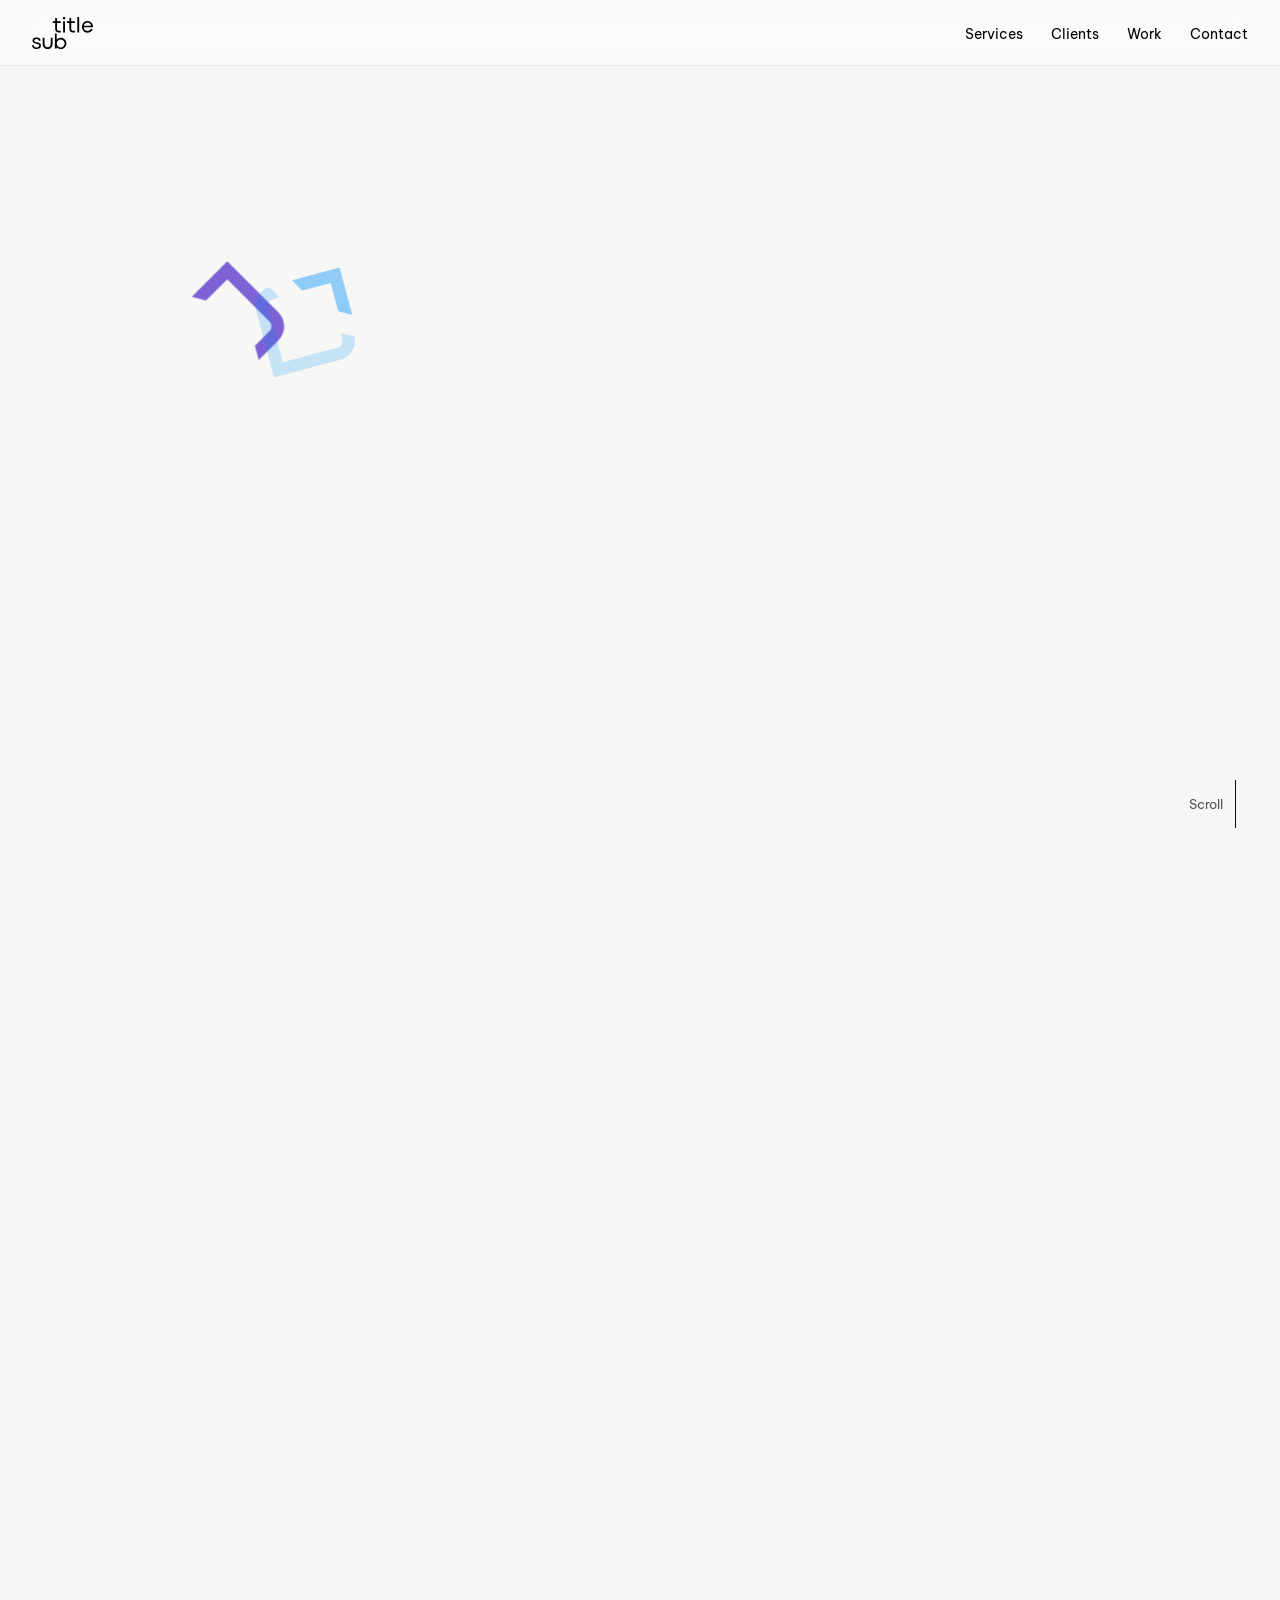
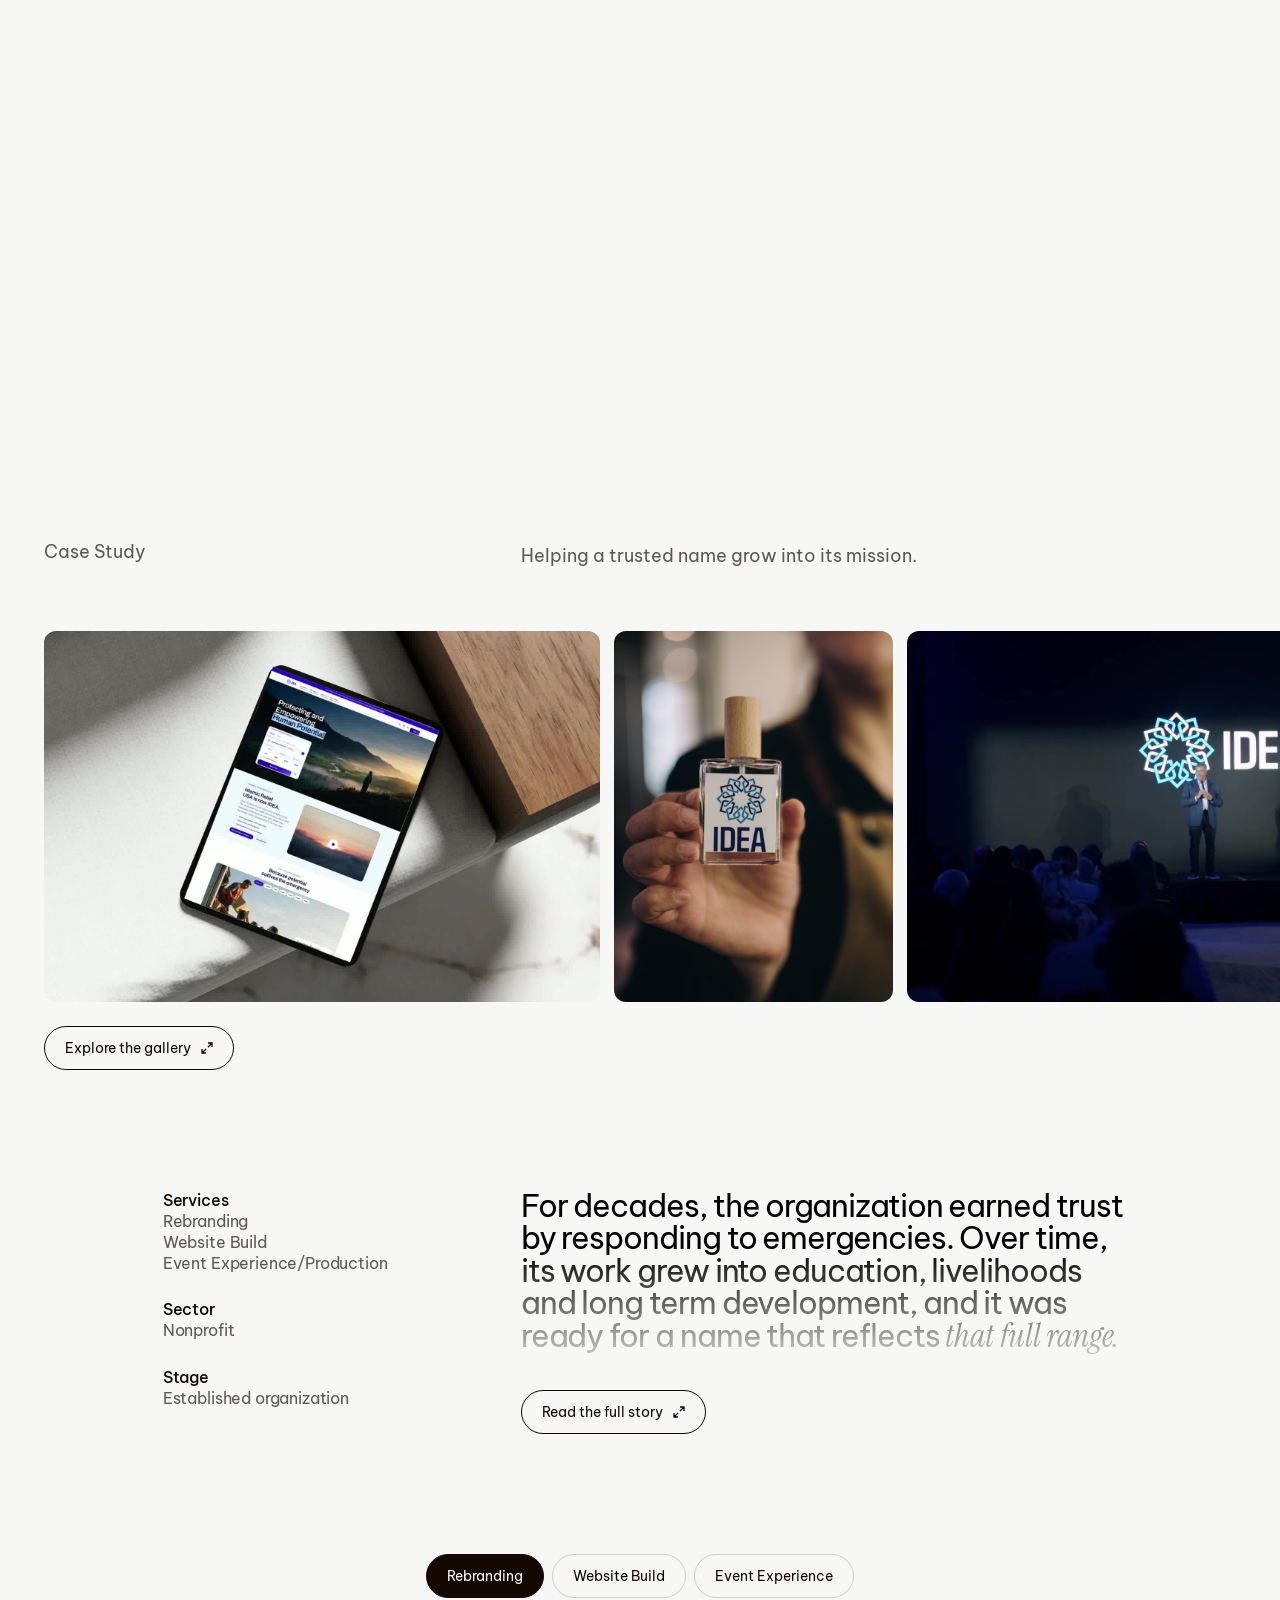
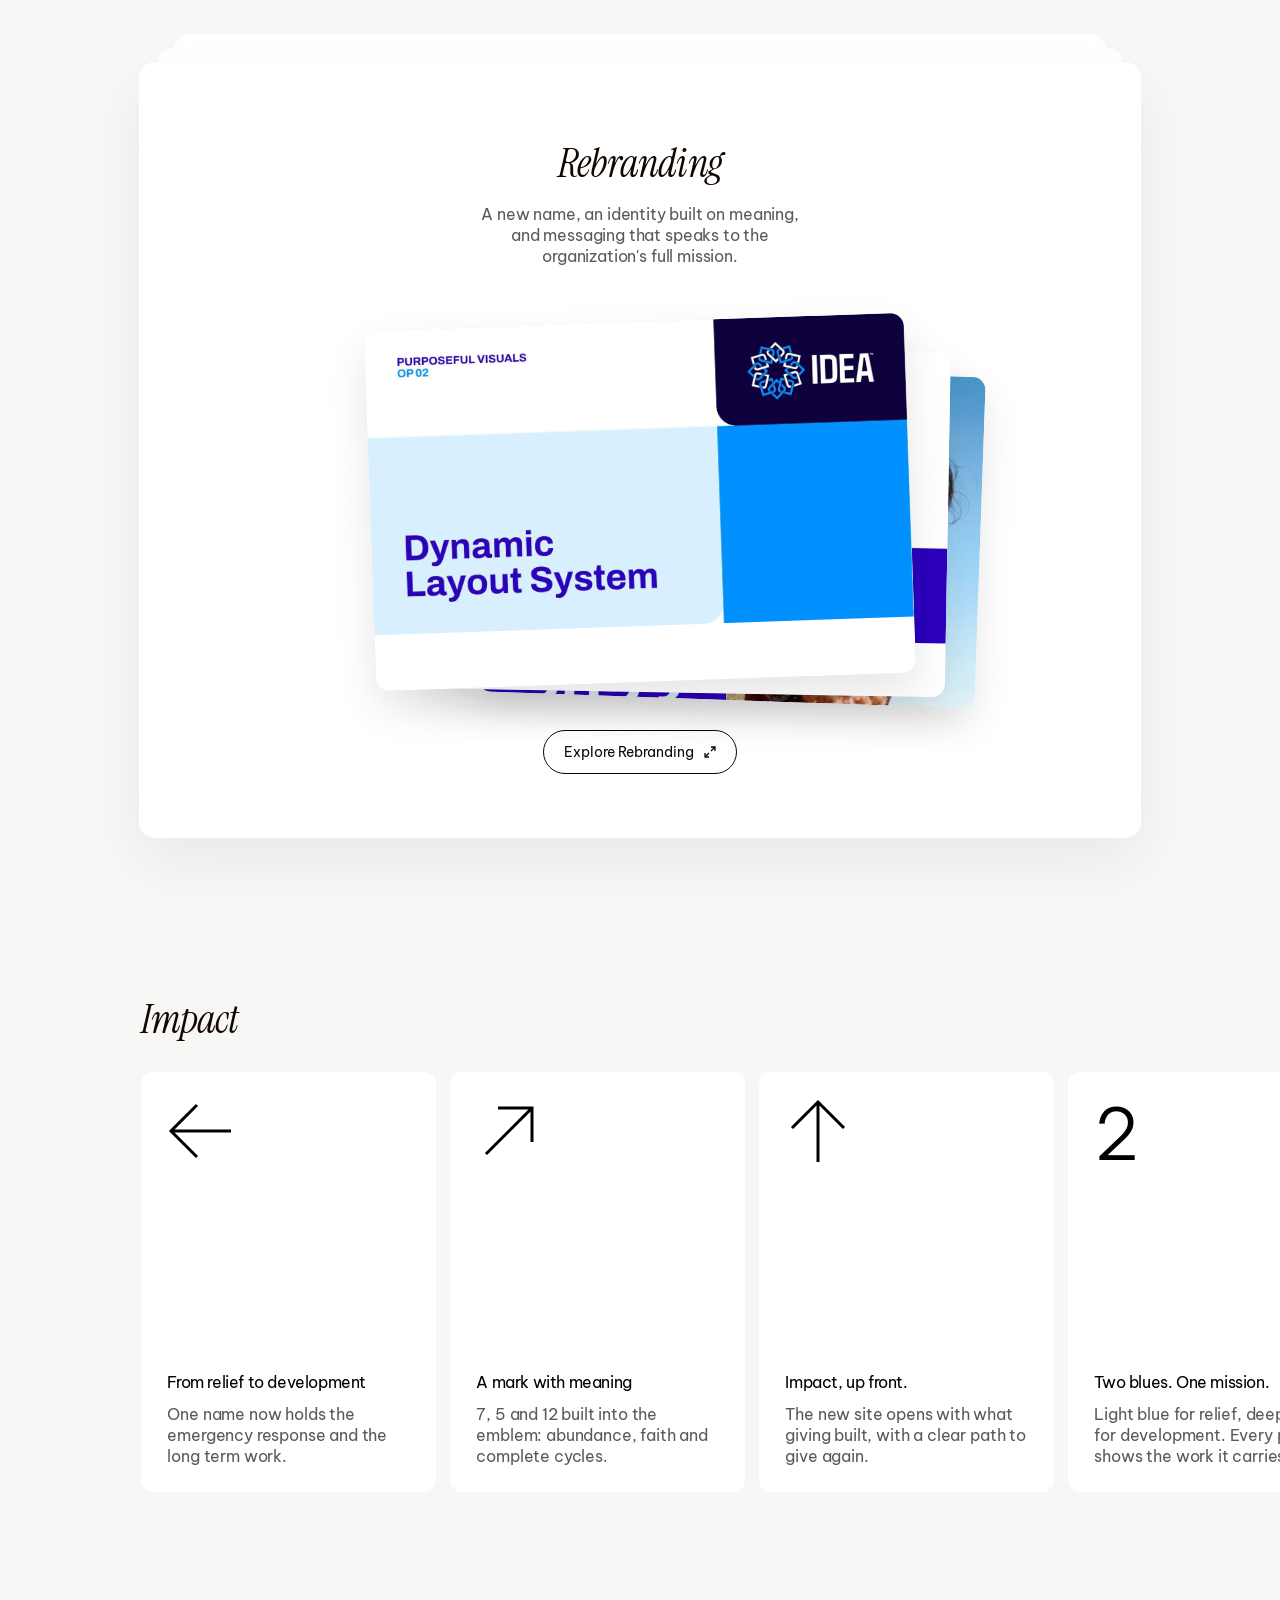
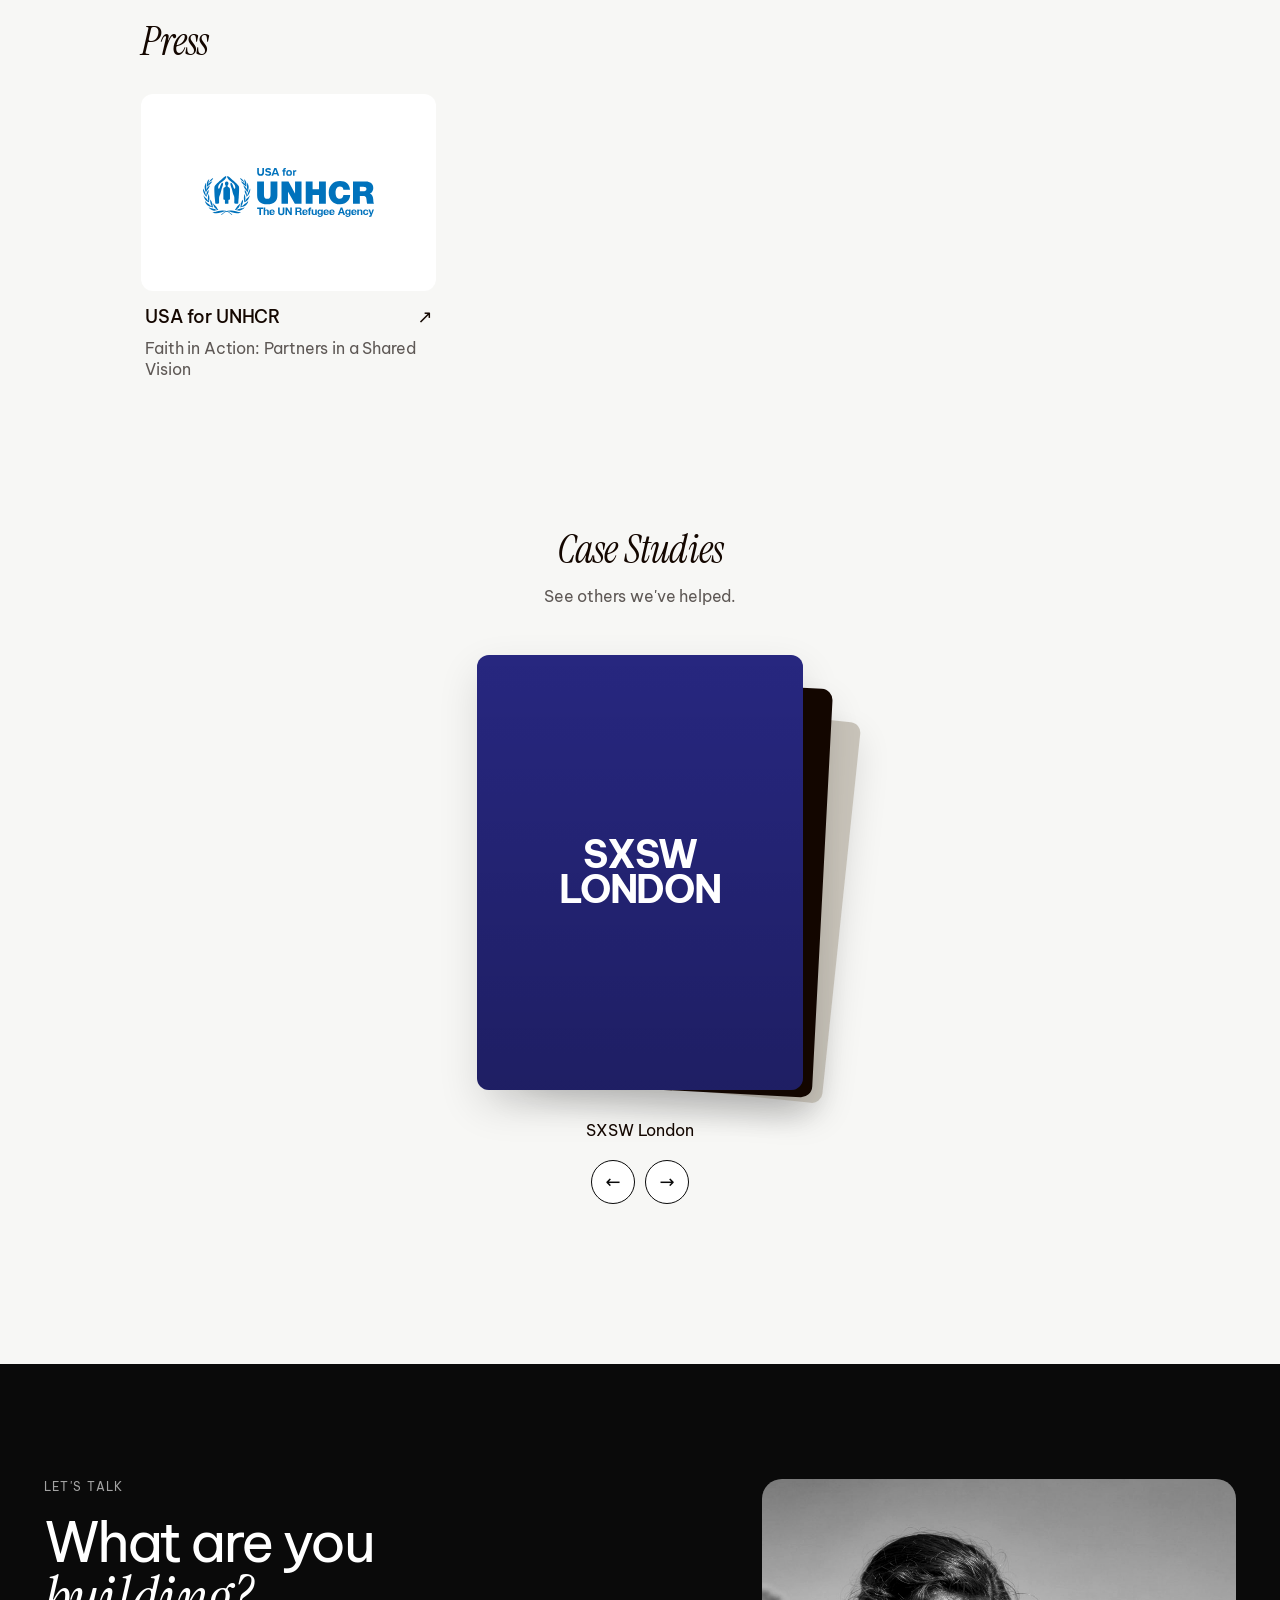
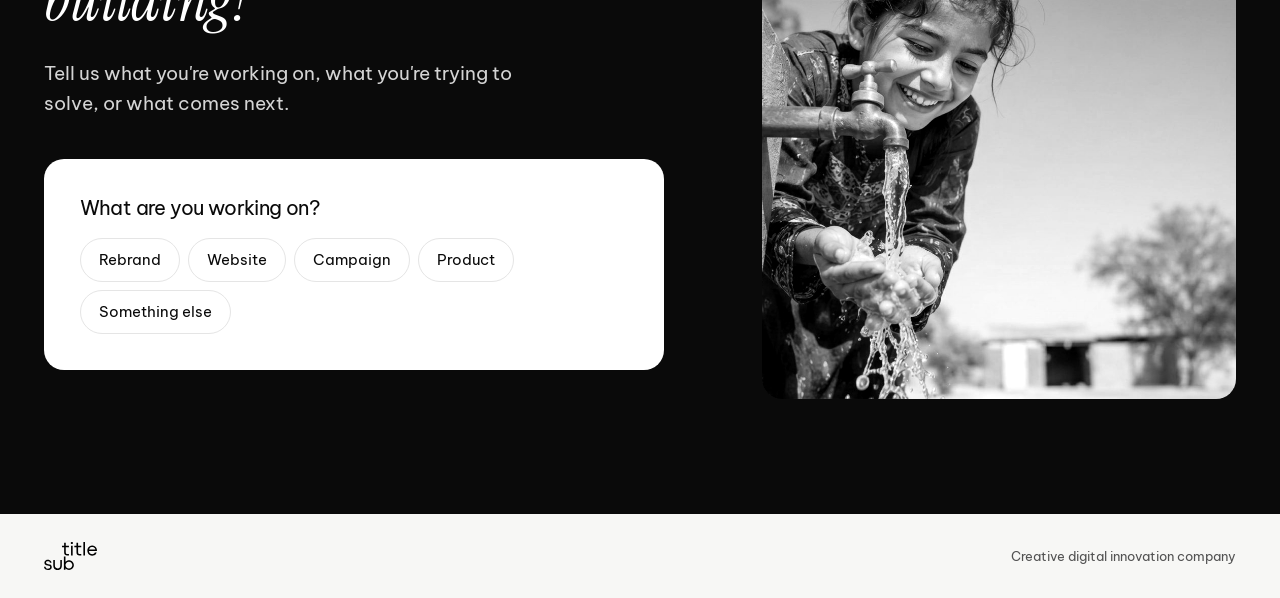
==== commit 25447591: "Hero: IDEA mark build only; remove old name references" ====
--- a/index.html
+++ b/index.html
@@ -39,26 +39,15 @@
 @media (max-width:560px){.nav-inner{padding:0 20px}.nav-links{gap:16px}.nav-links a{font-size:13px}}
 
 /* ── HERO ──────────────────────── */
-.hero{position:relative;height:330vh;background:var(--paper)}
+.hero{position:relative;height:220vh;background:var(--paper)}
 .hero-stage{position:sticky;top:0;height:100vh;height:100svh;overflow:hidden;transition:transform .8s var(--ease)}
 .hero-stage.shift{transform:translateX(-6vw)}
-.hero-count{position:absolute;z-index:2;top:22vh;left:var(--gutter);font-size:12px;letter-spacing:.12em;text-transform:uppercase;color:var(--grey-600)}
-.ceil{position:absolute;top:26vh;height:4px;background:var(--idea-midnight);will-change:transform}
-.ceil.l{left:-1vw;width:47vw;transform-origin:right center}
-.ceil.r{right:-1vw;width:47vw;transform-origin:left center}
-.ceil.m{left:46vw;width:8vw}
-.old{position:absolute;top:calc(26vh + 4px);left:0;right:0;height:42vh;overflow:hidden}
-.old-word{display:flex;padding-left:2.4vw;margin-top:-9vw;font-size:27vw;font-weight:600;letter-spacing:-.07em;line-height:1;color:var(--idea-midnight);white-space:nowrap}
-.old-word span{display:inline-block;will-change:transform,opacity}
 .beam{position:absolute;top:0;left:44vw;width:12vw;height:62vh;background:var(--idea-sky);opacity:0;clip-path:polygon(44% 0,56% 0,100% 100%,0 100%);pointer-events:none}
-.pressed-copy{position:absolute;left:var(--gutter);bottom:8vh;font-size:clamp(26px,2.8vw,40px);line-height:1.1;letter-spacing:-.04em;max-width:640px}
-.pressed-copy .serif{font-size:1.15em}
 .scroll-cue{position:absolute;right:var(--gutter);bottom:8vh;display:flex;align-items:center;gap:12px;font-size:13px;color:var(--grey-600)}
 .scroll-cue i{display:block;width:1px;height:48px;background:var(--ink)}
 .blue{position:absolute;inset:0;background:var(--idea-abyss);clip-path:polygon(0 100%,46% 100%,54% 100%,100% 100%,100% 100%,0 100%);will-change:clip-path}
 .hero-logo{position:absolute;left:var(--gutter);bottom:25vh;width:min(1040px,64vw)}
 .hero-logo svg{display:block;width:100%;height:auto;overflow:visible}
-.clear{position:absolute;inset:0;background:var(--paper);opacity:0;pointer-events:none}
 .hero-logo .em,.hero-logo .wm{opacity:0;will-change:transform,opacity}
 .floor{position:absolute;left:0;right:0;bottom:19vh;height:2px;background:var(--ink);transform:scaleX(0);transform-origin:left center}
 .value{position:absolute;top:18vh;right:var(--gutter);text-align:right;color:var(--ink);font-size:clamp(30px,3.6vw,52px);line-height:1.05;letter-spacing:-.045em;max-width:860px;opacity:0}
@@ -318,18 +307,11 @@
 </header>
 
 <main>
-  <!-- HERO: Breaking the ceiling -->
-  <section class="hero" id="hero" aria-label="IRUSA became IDEA">
-    <h1 class="sr-only">IRUSA became IDEA. A name that reflects a mission for a better world.</h1>
+  <!-- HERO: The mark builds -->
+  <section class="hero" id="hero" aria-label="IDEA">
+    <h1 class="sr-only">IDEA. A name that reflects a mission for a better world.</h1>
     <div class="hero-stage" id="stage" aria-hidden="true">
-      <div class="hero-count" id="count">01 / 03</div>
-      <div class="old"><div class="old-word"><span>I</span><span id="oR">R</span><span id="oU">U</span><span id="oS">S</span><span>A</span></div></div>
-      <div class="ceil l" id="ceilL"></div>
-      <div class="ceil m" id="ceilM"></div>
-      <div class="ceil r" id="ceilR"></div>
-      <div class="pressed-copy" id="pressed">Three decades of trust.<br>Ready for <span class="serif">what comes next.</span></div>
-      <div class="scroll-cue" id="cue"><span>Scroll to break through</span><i></i></div>
-      <div class="clear" id="clear"></div>
+      <div class="scroll-cue" id="cue"><span>Scroll</span><i></i></div>
       <div class="hero-logo" id="heroLogo"><svg viewBox="0 0 499 229" xmlns="http://www.w3.org/2000/svg" aria-hidden="true">
 <path class="wm" d="M275.78 171.32H257.16V57.7197H275.78V171.32Z" fill="#2B01BE"/>
 <path class="wm" d="M321.2 171.32H289.22V57.7197H321.36C332.97 57.7197 341.38 59.8397 346.58 64.0797C351.78 68.3197 354.48 75.2697 354.69 84.9197C355.01 95.4697 355.17 105.3 355.17 114.39C355.17 123.48 355.01 133.34 354.69 143.94C354.48 153.7 351.77 160.7 346.58 164.94C341.38 169.18 332.92 171.3 321.2 171.3V171.32ZM307.84 74.5897V154.46H321.2C330.96 154.46 335.92 151.7 336.08 146.19C336.77 125.08 336.77 103.92 336.08 82.7097C335.92 77.2997 331.02 74.5997 321.36 74.5997H307.84V74.5897Z" fill="#2B01BE"/>
@@ -403,7 +385,7 @@
       <div><dt>Stage</dt><dd>Established organization</dd></div>
     </dl>
     <div class="cs-story reveal">
-      <p>Islamic Relief USA spent decades earning trust by responding to emergencies. Over time, its work grew into education, livelihoods and long term development, and it was ready for a name that reflects <span class="serif">that full range.</span></p>
+      <p>For decades, the organization earned trust by responding to emergencies. Over time, its work grew into education, livelihoods and long term development, and it was ready for a name that reflects <span class="serif">that full range.</span></p>
       <button class="cs-pill" data-open="storySheet">Read the full story <svg viewBox="0 0 12 12" fill="none" stroke="currentColor" stroke-width="1.3" aria-hidden="true"><path d="M7 1h4v4M11 1 7 5M5 11H1V7M1 11l4-4"/></svg></button>
     </div>
   </div>
@@ -466,7 +448,6 @@
   <section class="cs-row-sec" aria-label="Press">
     <h2 class="cs-title reveal">Press</h2>
     <div class="cs-row">
-      <a class="press-card" href="https://finance.yahoo.com/small-business/articles/islamic-relief-usa-announces-rebrand-155700607.html" target="_blank" rel="noopener"><div class="tile"><img src="assets/logo-yahoo-finance.svg" alt="Yahoo Finance" class="logo-yf"></div><div class="pt">Yahoo Finance <span aria-hidden="true">&#8599;</span></div><p class="cs-body">Islamic Relief USA Announces Rebrand to IDEA</p></a>
       <a class="press-card" href="https://www.unrefugees.org/news/2026/9/faith-in-action-partners-in-a-shared-vision/" target="_blank" rel="noopener"><div class="tile"><img src="assets/logo-usa-for-unhcr.svg" alt="USA for UNHCR" class="logo-unhcr"></div><div class="pt">USA for UNHCR <span aria-hidden="true">&#8599;</span></div><p class="cs-body">Faith in Action: Partners in a Shared Vision</p></a>
     </div>
   </section>
@@ -537,7 +518,7 @@
 <div class="sheet story-sheet" id="storySheet" role="dialog" aria-modal="true" aria-label="The full story">
   <button class="sheet-x" aria-label="Close">&#10005;</button>
   <div class="sheet-in">
-    <p class="lead-p">Islamic Relief USA spent decades earning trust by responding to emergencies. Over time, its work grew into education, livelihoods and long term development, and it was ready for a name that reflects <span class="serif">that full range.</span></p>
+    <p class="lead-p">For decades, the organization earned trust by responding to emergencies. Over time, its work grew into education, livelihoods and long term development, and it was ready for a name that reflects <span class="serif">that full range.</span></p>
     <p class="cs-body">The task was to name that growth without asking a single donor to start over.</p>
     <p class="cs-body">IDEA, Islamic Development and Empowerment in America, keeps faith at the center and gives the development work room to grow. One name for the first response and everything that follows.</p>
     <p class="cs-body">Subtitle led the rename, the identity system and messaging, the new website, and the reveal night where supporters met IDEA together.</p>
@@ -582,7 +563,7 @@
     <div class="svc-media two"><a class="site-link" href="https://development.org/why-idea" target="_blank" rel="noopener" aria-label="Watch the CEO message, opens in a new tab"><img src="assets/ceo.jpg" alt="IDEA CEO video message" loading="lazy"><span class="hint"><span>Watch the CEO message &#8599;</span></span></a><img src="assets/post-2023.jpg" alt="IDEA social post" loading="lazy"></div>
 
     <div class="svc-item"><h4>Social</h4><p class="cs-body">Social content that leads with people and lets the brand support the story. <a class="inline-link" href="https://www.instagram.com/developedbyidea/" target="_blank" rel="noopener">See more on Instagram &#8599;</a></p></div>
-    <div class="svc-media ig-media"><div class="ig-row"><div class="ig-item"><blockquote class="instagram-media" data-instgrm-permalink="https://www.instagram.com/p/DdUED9BjG6Z/" data-instgrm-version="14"><a href="https://www.instagram.com/p/DdUED9BjG6Z/" target="_blank" rel="noopener">A new name. A continued commitment. (view on Instagram)</a></blockquote></div><div class="ig-item"><blockquote class="instagram-media" data-instgrm-permalink="https://www.instagram.com/p/Deh9H4gDNr7/" data-instgrm-version="14"><a href="https://www.instagram.com/p/Deh9H4gDNr7/" target="_blank" rel="noopener">International Day of Rural Women (view on Instagram)</a></blockquote></div><div class="ig-item"><blockquote class="instagram-media" data-instgrm-permalink="https://www.instagram.com/p/DekQggbEZYQ/" data-instgrm-version="14"><a href="https://www.instagram.com/p/DekQggbEZYQ/" target="_blank" rel="noopener">World Food Day: your support helped grow these crops (view on Instagram)</a></blockquote></div><div class="ig-item"><blockquote class="instagram-media" data-instgrm-permalink="https://www.instagram.com/p/DdgoORiDOaw/" data-instgrm-version="14"><a href="https://www.instagram.com/p/DdgoORiDOaw/" target="_blank" rel="noopener">IDEA, formerly Islamic Relief USA: Rebrand FAQ (view on Instagram)</a></blockquote></div></div></div>
+    <div class="svc-media ig-media"><div class="ig-row"><div class="ig-item"><blockquote class="instagram-media" data-instgrm-permalink="https://www.instagram.com/p/Deh9H4gDNr7/" data-instgrm-version="14"><a href="https://www.instagram.com/p/Deh9H4gDNr7/" target="_blank" rel="noopener">International Day of Rural Women (view on Instagram)</a></blockquote></div><div class="ig-item"><blockquote class="instagram-media" data-instgrm-permalink="https://www.instagram.com/p/DekQggbEZYQ/" data-instgrm-version="14"><a href="https://www.instagram.com/p/DekQggbEZYQ/" target="_blank" rel="noopener">World Food Day: your support helped grow these crops (view on Instagram)</a></blockquote></div><div class="ig-item"><blockquote class="instagram-media" data-instgrm-permalink="https://www.instagram.com/p/DeiBpGeDF5w/" data-instgrm-version="14"><a href="https://www.instagram.com/p/DeiBpGeDF5w/" target="_blank" rel="noopener">Home is a tent (view on Instagram)</a></blockquote></div></div></div>
   </div>
 </div>
 
@@ -639,43 +620,18 @@
 
   /* ── HERO SCRUB ─────────────────── */
   var hero = $('hero'), stage = $('stage'), nav = $('nav');
-  var el = { R:$('oR'), U:$('oU'), S:$('oS'), L:$('ceilL'), M:$('ceilM'), Rr:$('ceilR'), 
-    pressed:$('pressed'), clear:$('clear'), cue:$('cue'),  logo:$('heroLogo'), floor:$('floor'),
-    value:$('value'), meta:$('meta'), count:$('count') };
+  var el = { cue:$('cue'), logo:$('heroLogo'), floor:$('floor'), value:$('value'), meta:$('meta') };
   var lastP = -1, ticking = false;
 
   function render(p){
-    var t1 = clamp((p - 0.03) / 0.35);          // crack
-    var t2 = ease(clamp((p - 0.28) / 0.16));    // the old name and ceiling clear away
-    var tc = t2;
-    var tb = clamp((p - 0.40) / 0.32);          // emblem builds piece by piece
-    var t3 = ease(clamp((p - 0.70) / 0.16));    // wordmark, line and details settle
-
-    // ceiling splits
-    el.L.style.transform = 'translateX(' + (-3 * t1) + 'vw) rotate(' + (-3 * t1) + 'deg)';
-    el.Rr.style.transform = 'translateX(' + (3 * t1) + 'vw) rotate(' + (4 * t1) + 'deg)';
-    el.M.style.opacity = String(1 - clamp(t1 * 4));
-    el.L.style.opacity = el.Rr.style.opacity = String(1 - t2);
-
-    // R, U, S soften, fade and drift gently down
-    [[el.R, .55, 1], [el.U, .75, 1.5], [el.S, .88, 2]].forEach(function(a){
-      a[0].style.opacity = String(1 - t1 * a[1]);
-      a[0].style.transform = 'translateY(' + (t1 * 3 * a[2]) + 'vh)';
-    });
-
-    var fade = String(1 - clamp(t1 * 2.5));
-    el.pressed.style.opacity = fade; el.cue.style.opacity = fade;
-
-
-    el.clear.style.opacity = String(tc);
-    el.count.style.opacity = String(1 - t3);
+    var tb = 0.08 + 0.92 * clamp(p / 0.55);     // emblem builds piece by piece
+    var t3 = ease(clamp((p - 0.5) / 0.3));      // wordmark, line and details settle
+    el.cue.style.opacity = String(1 - clamp(p * 5));
     buildLogo(tb, t3);
     el.floor.style.transform = 'scaleX(' + t3 + ')';
     el.value.style.opacity = String(t3);
     el.value.style.transform = 'translateY(' + ((1 - t3) * 16) + 'px)';
     el.meta.style.opacity = String(t3);
-
-    el.count.textContent = tc > 0.5 ? '03 / 03' : t1 > 0.15 ? '02 / 03' : '01 / 03';
   }
 
   function heroVisible(){
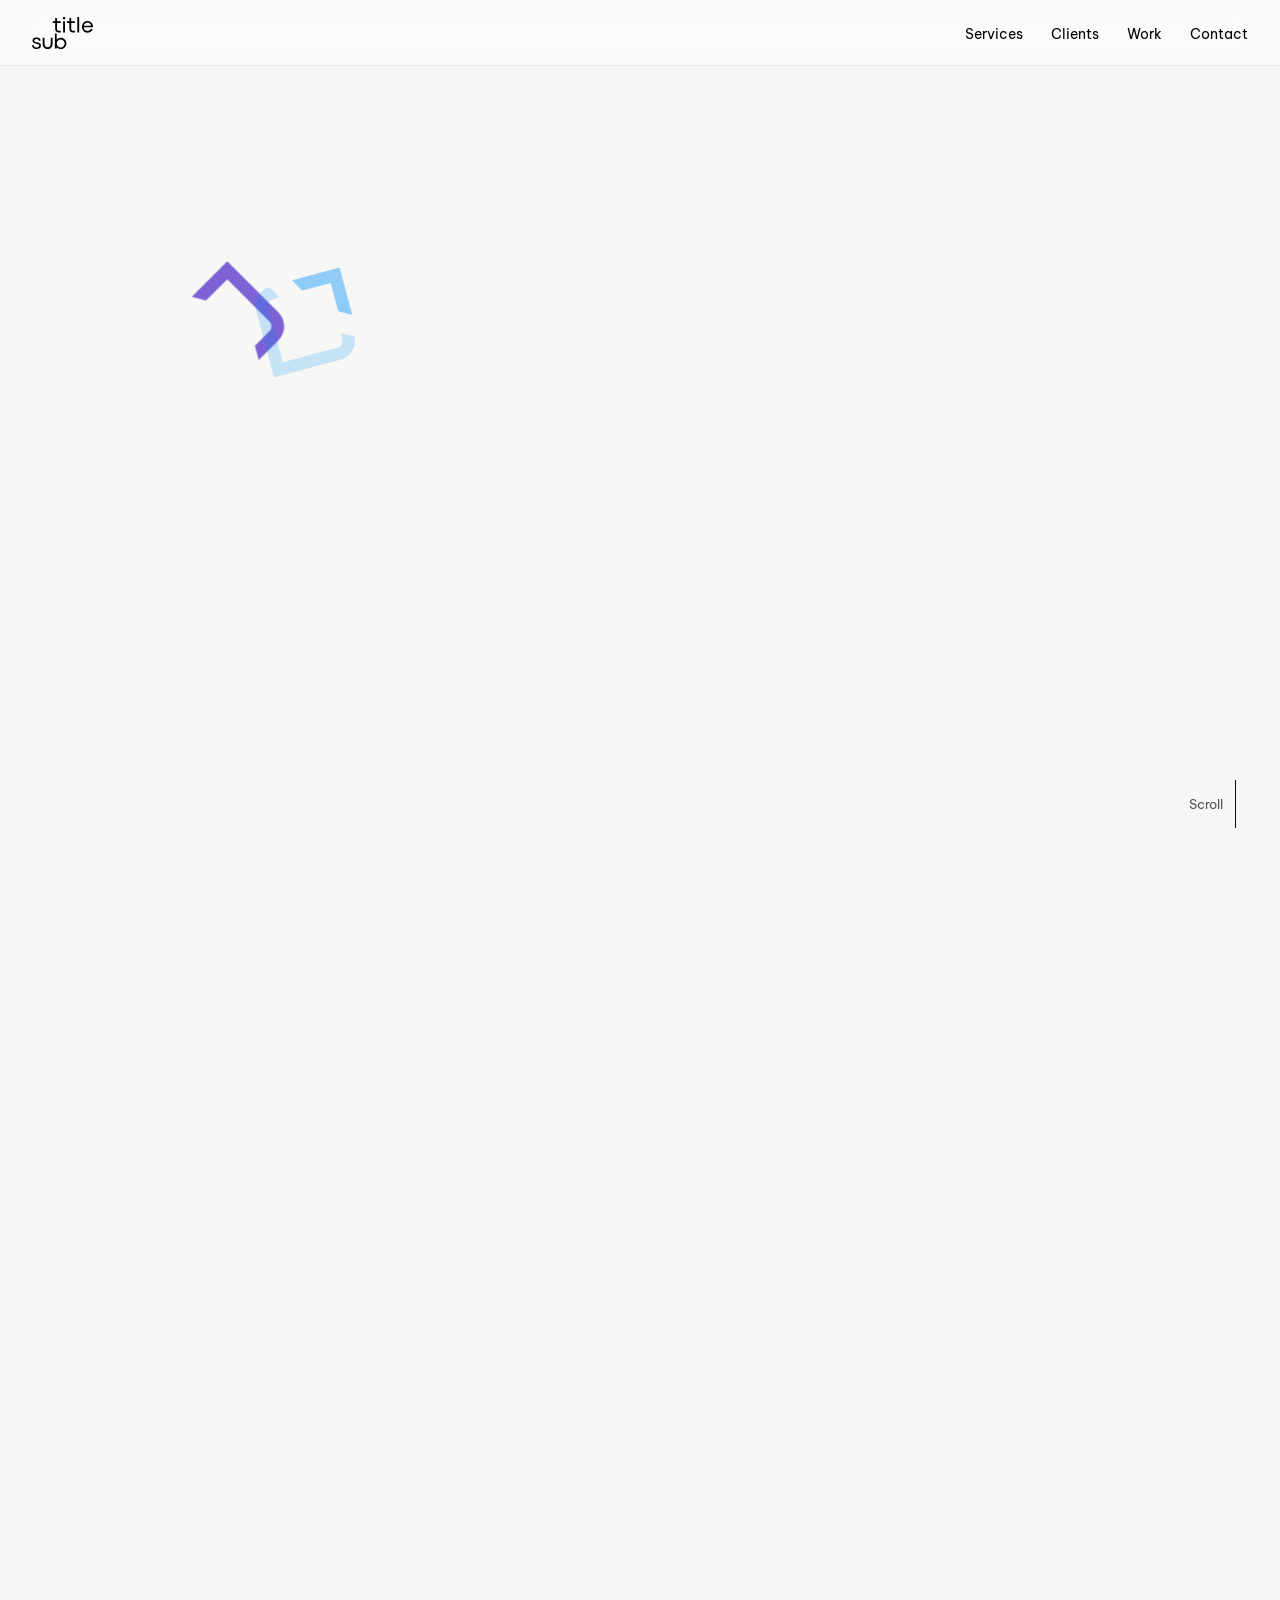
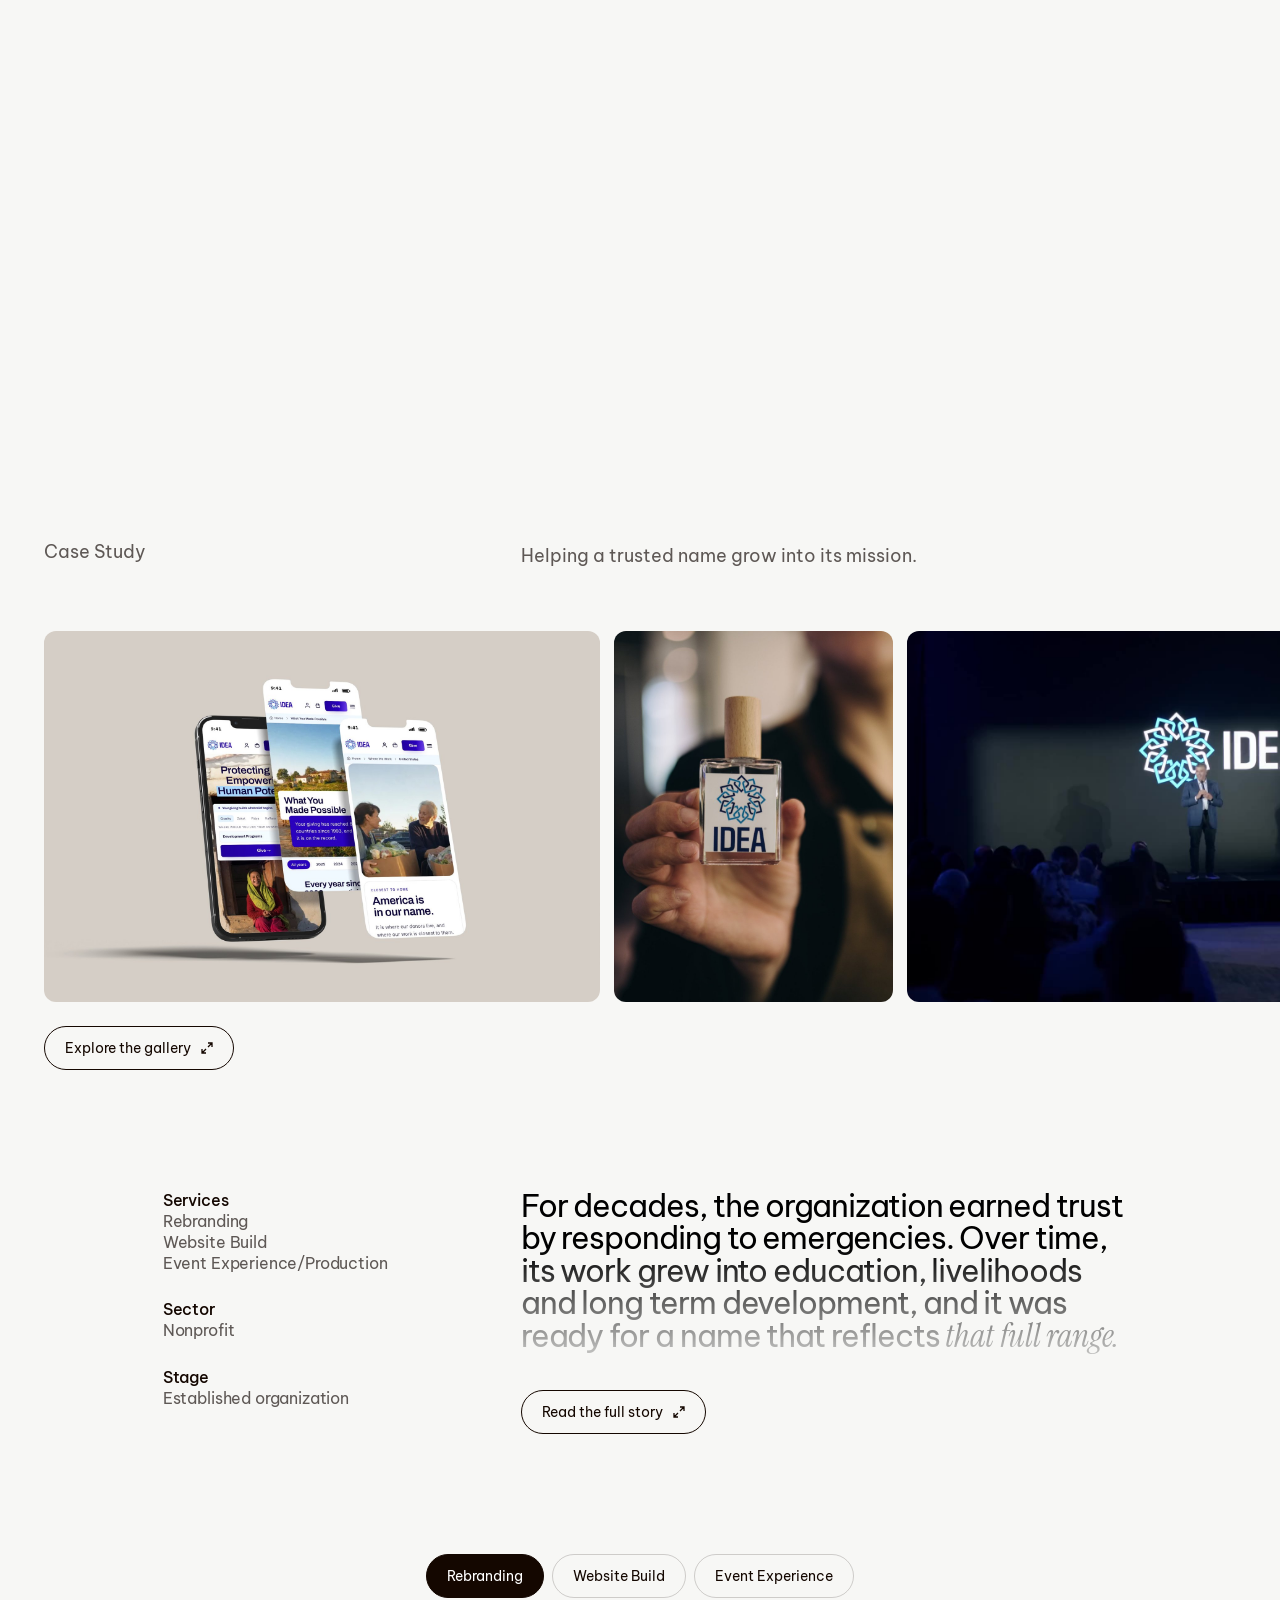
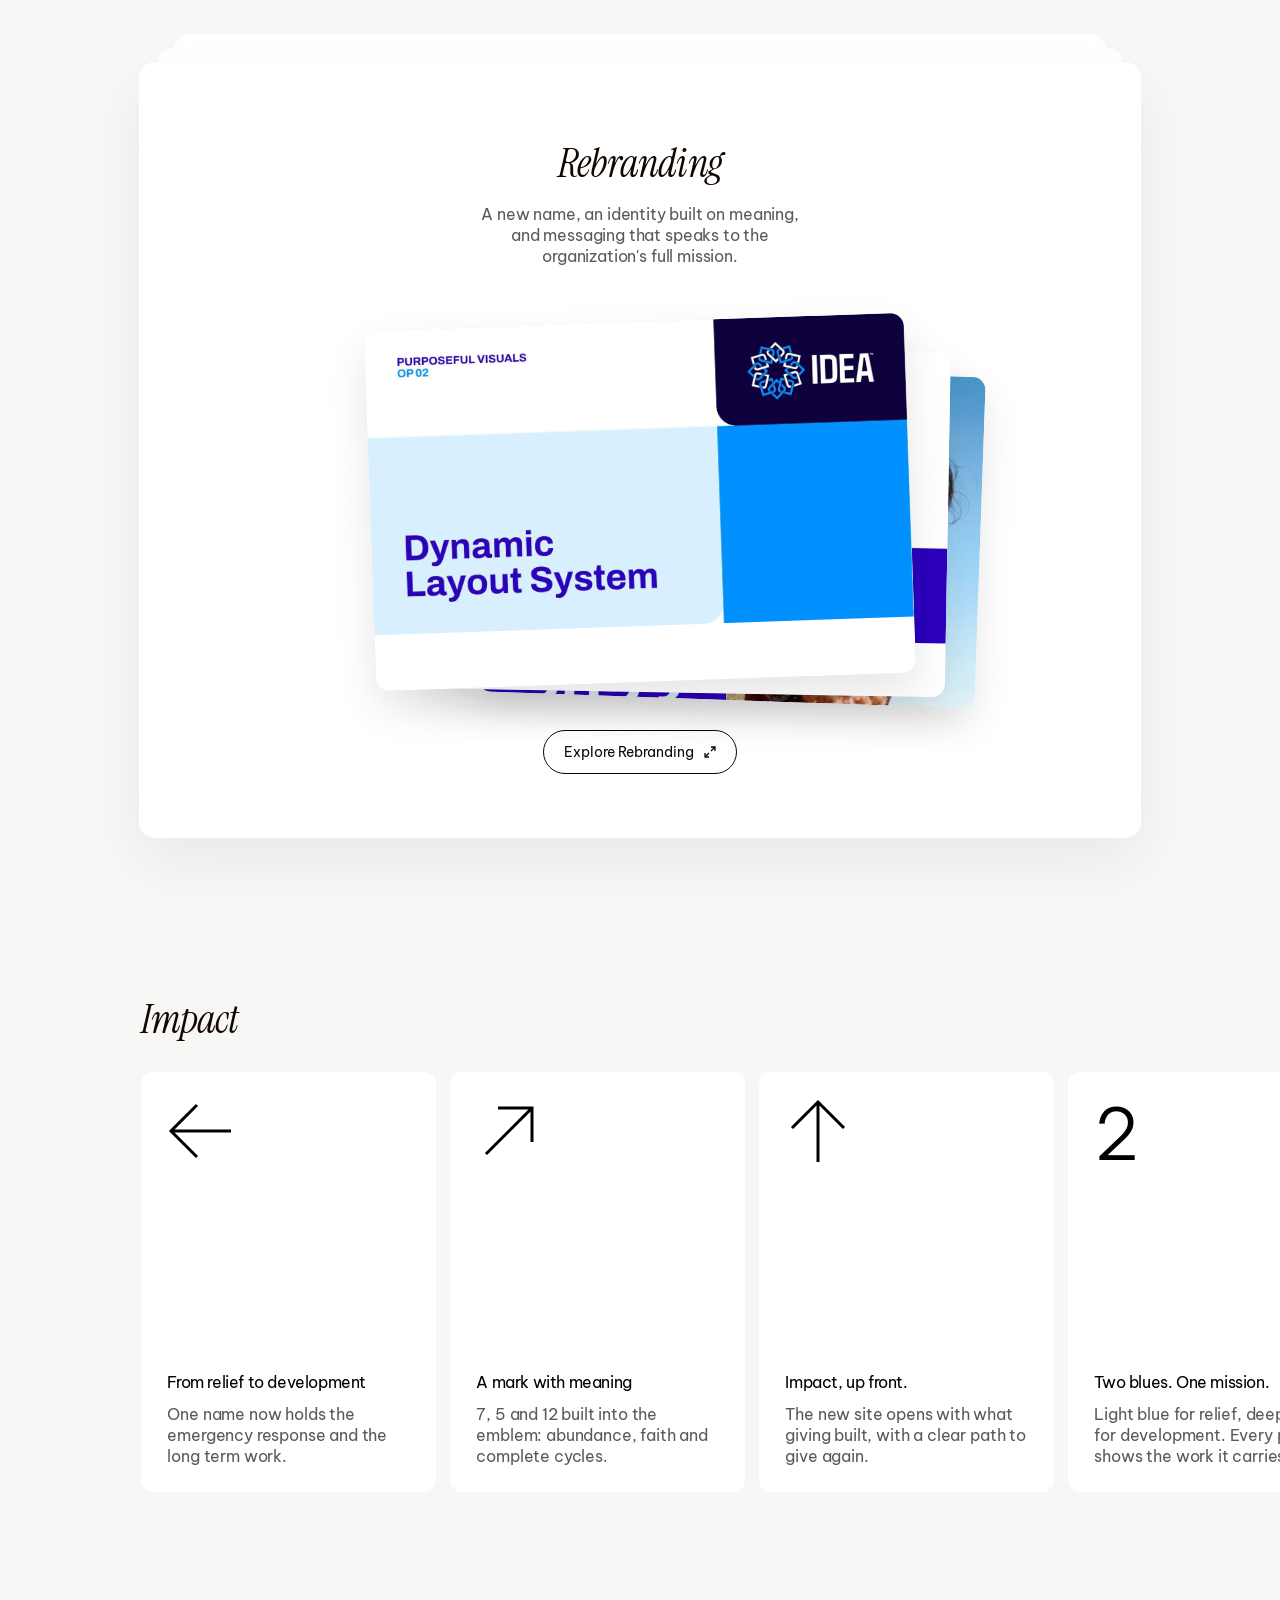
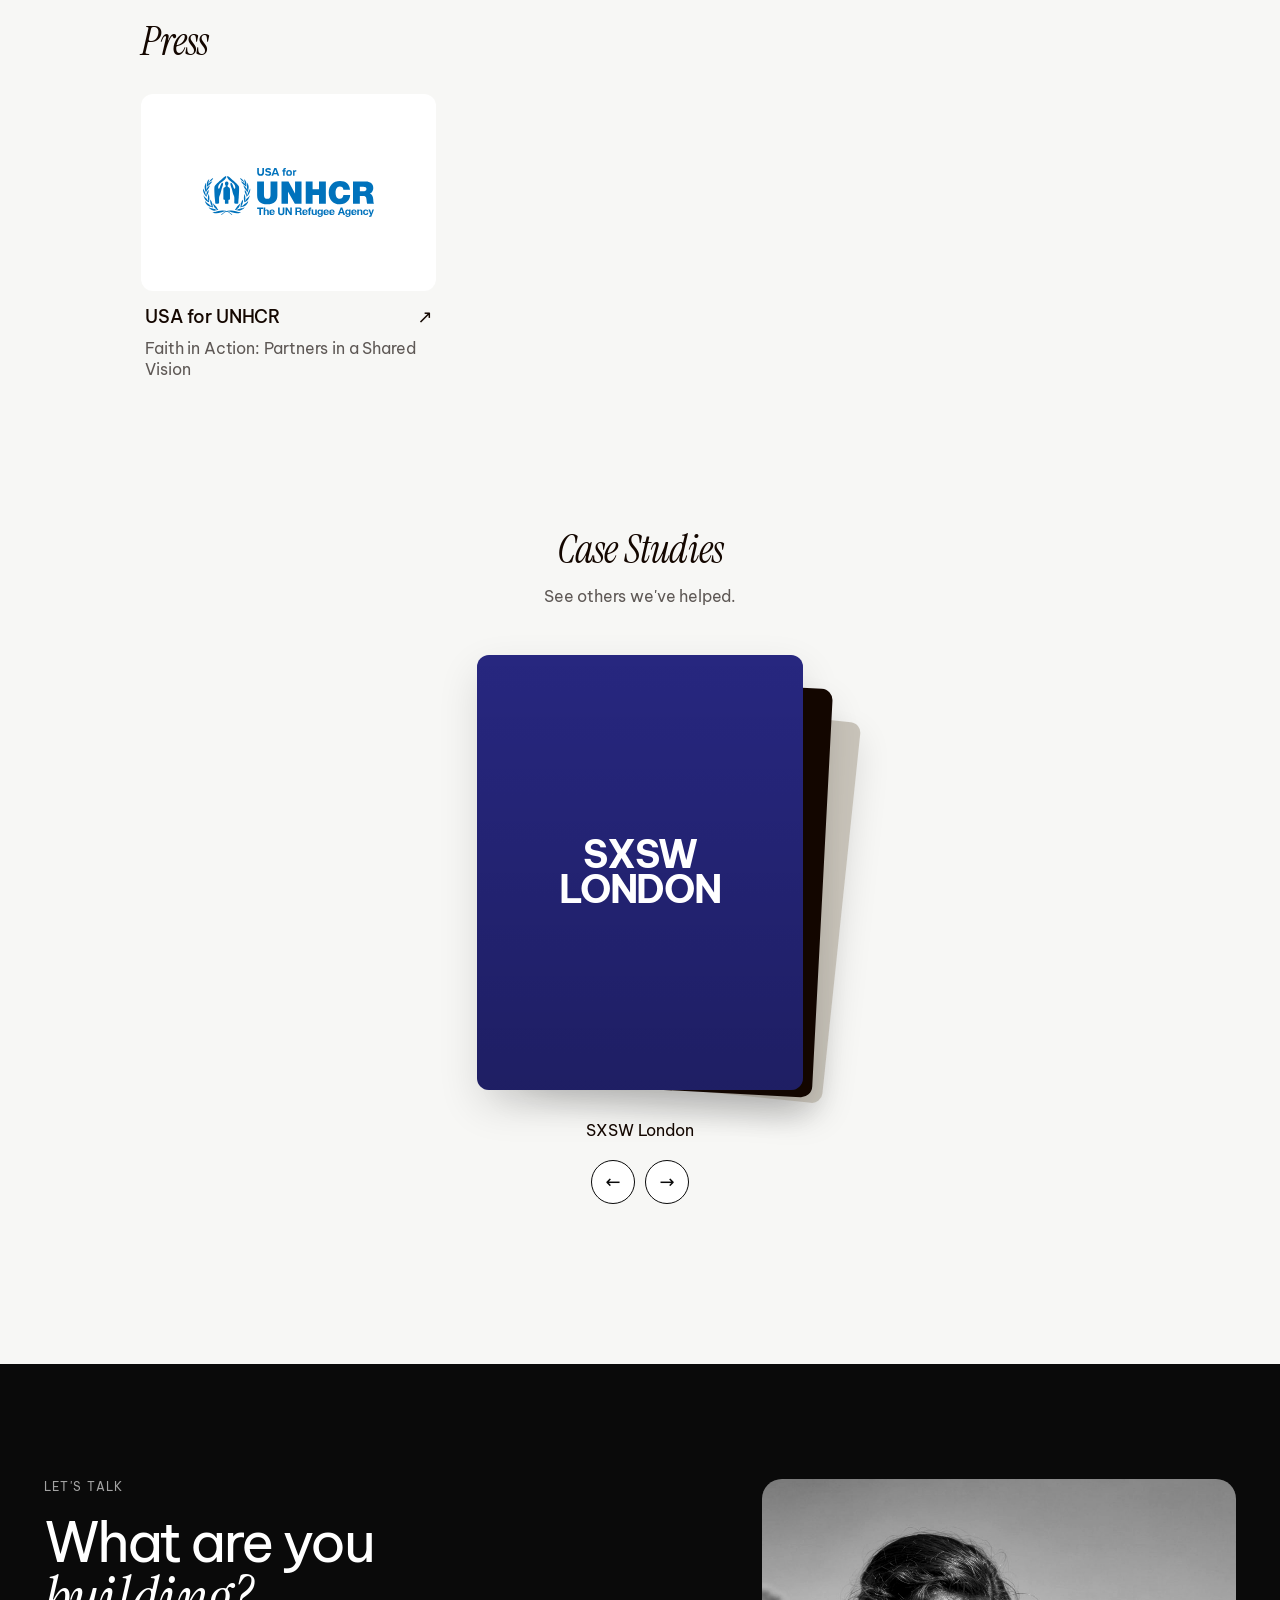
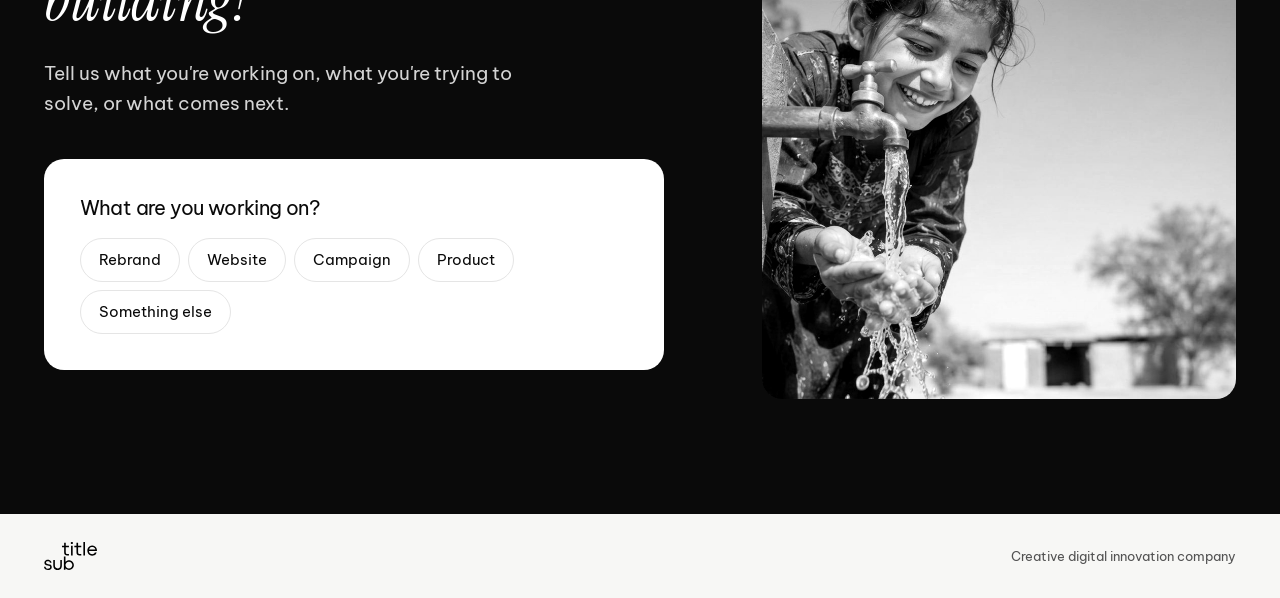
==== commit a6a3eb6f: "Gallery: lead with the mobile mockup" ====
--- a/index.html
+++ b/index.html
@@ -366,7 +366,7 @@
   <!-- GALLERY -->
   <section class="cs-gallery" aria-label="Gallery">
     <div class="cs-track" id="track">
-      <button class="cs-shot wide" data-g="0"><video src="assets/site-tablet.mp4" poster="assets/site-tablet-poster.jpg" autoplay muted loop playsinline preload="metadata" aria-label="The new IDEA website scrolling on a tablet"></video></button>
+      <button class="cs-shot wide" data-g="0"><img src="assets/site-mobile.jpg" alt="The new IDEA website on three phone screens" loading="lazy"></button>
       <button class="cs-shot tall" data-g="1"><img src="assets/event-scent.jpg" alt="An IDEA branded fragrance at the reveal event" loading="lazy"></button>
       <button class="cs-shot wide" data-g="2"><video src="assets/event-stage.mp4" poster="assets/event-stage-poster.jpg" autoplay muted loop playsinline preload="metadata" aria-label="A speaker on stage at the IDEA reveal"></video></button>
       <button class="cs-shot tall" data-g="3"><img src="assets/event-polo.jpg" alt="An IDEA branded polo" loading="lazy"></button>
@@ -529,7 +529,7 @@
 <div class="sheet gal-sheet" id="galSheet" role="dialog" aria-modal="true" aria-label="Gallery">
   <button class="sheet-x" aria-label="Close">&#10005;</button>
   <div class="sheet-in wide">
-    <video id="g0" src="assets/site-tablet.mp4" poster="assets/site-tablet-poster.jpg" autoplay muted loop playsinline preload="metadata" aria-label="The new IDEA website scrolling on a tablet"></video>
+    <img id="g0" src="assets/site-mobile.jpg" alt="The new IDEA website on three phone screens" loading="lazy">
     <img id="g1" src="assets/event-scent.jpg" alt="An IDEA branded fragrance at the reveal event" loading="lazy">
     <video id="g2" src="assets/event-stage.mp4" poster="assets/event-stage-poster.jpg" autoplay muted loop playsinline preload="metadata" aria-label="A speaker on stage at the IDEA reveal"></video>
     <img id="g3" src="assets/event-polo.jpg" alt="An IDEA branded polo" loading="lazy">
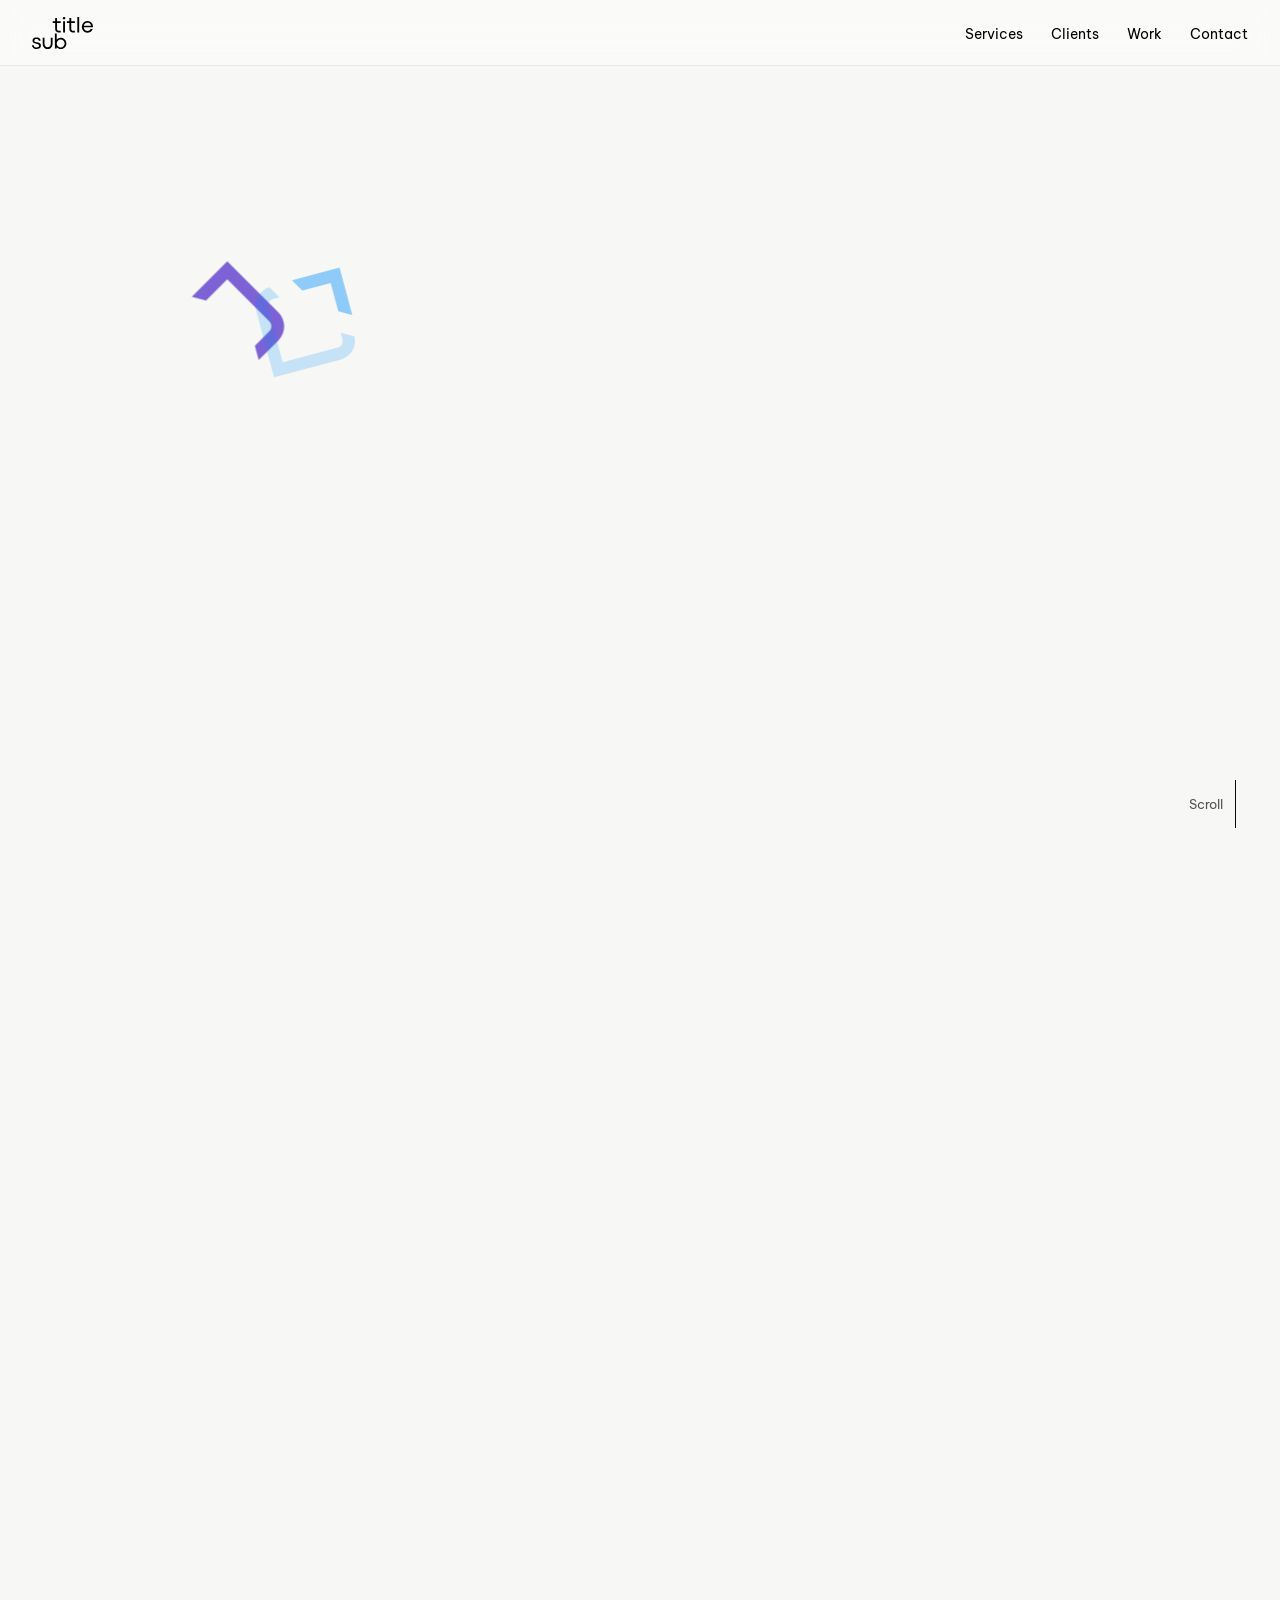
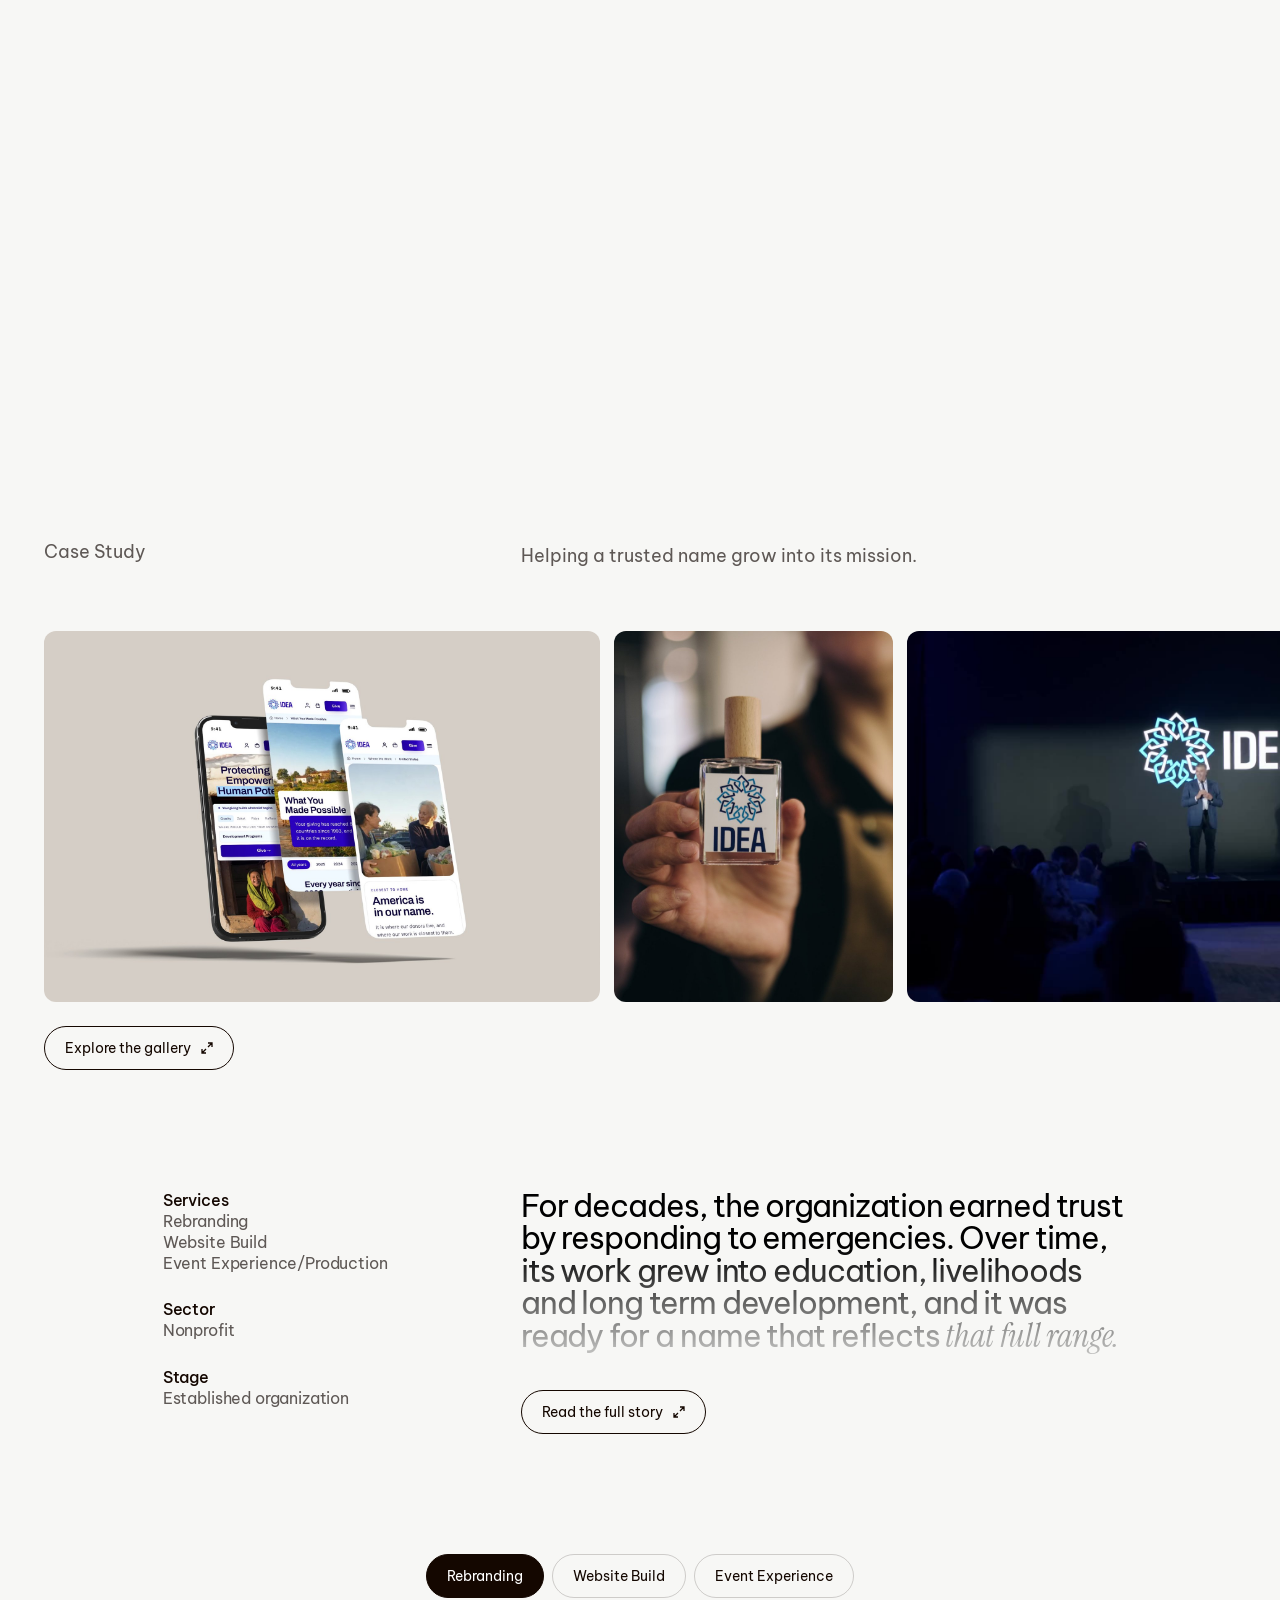
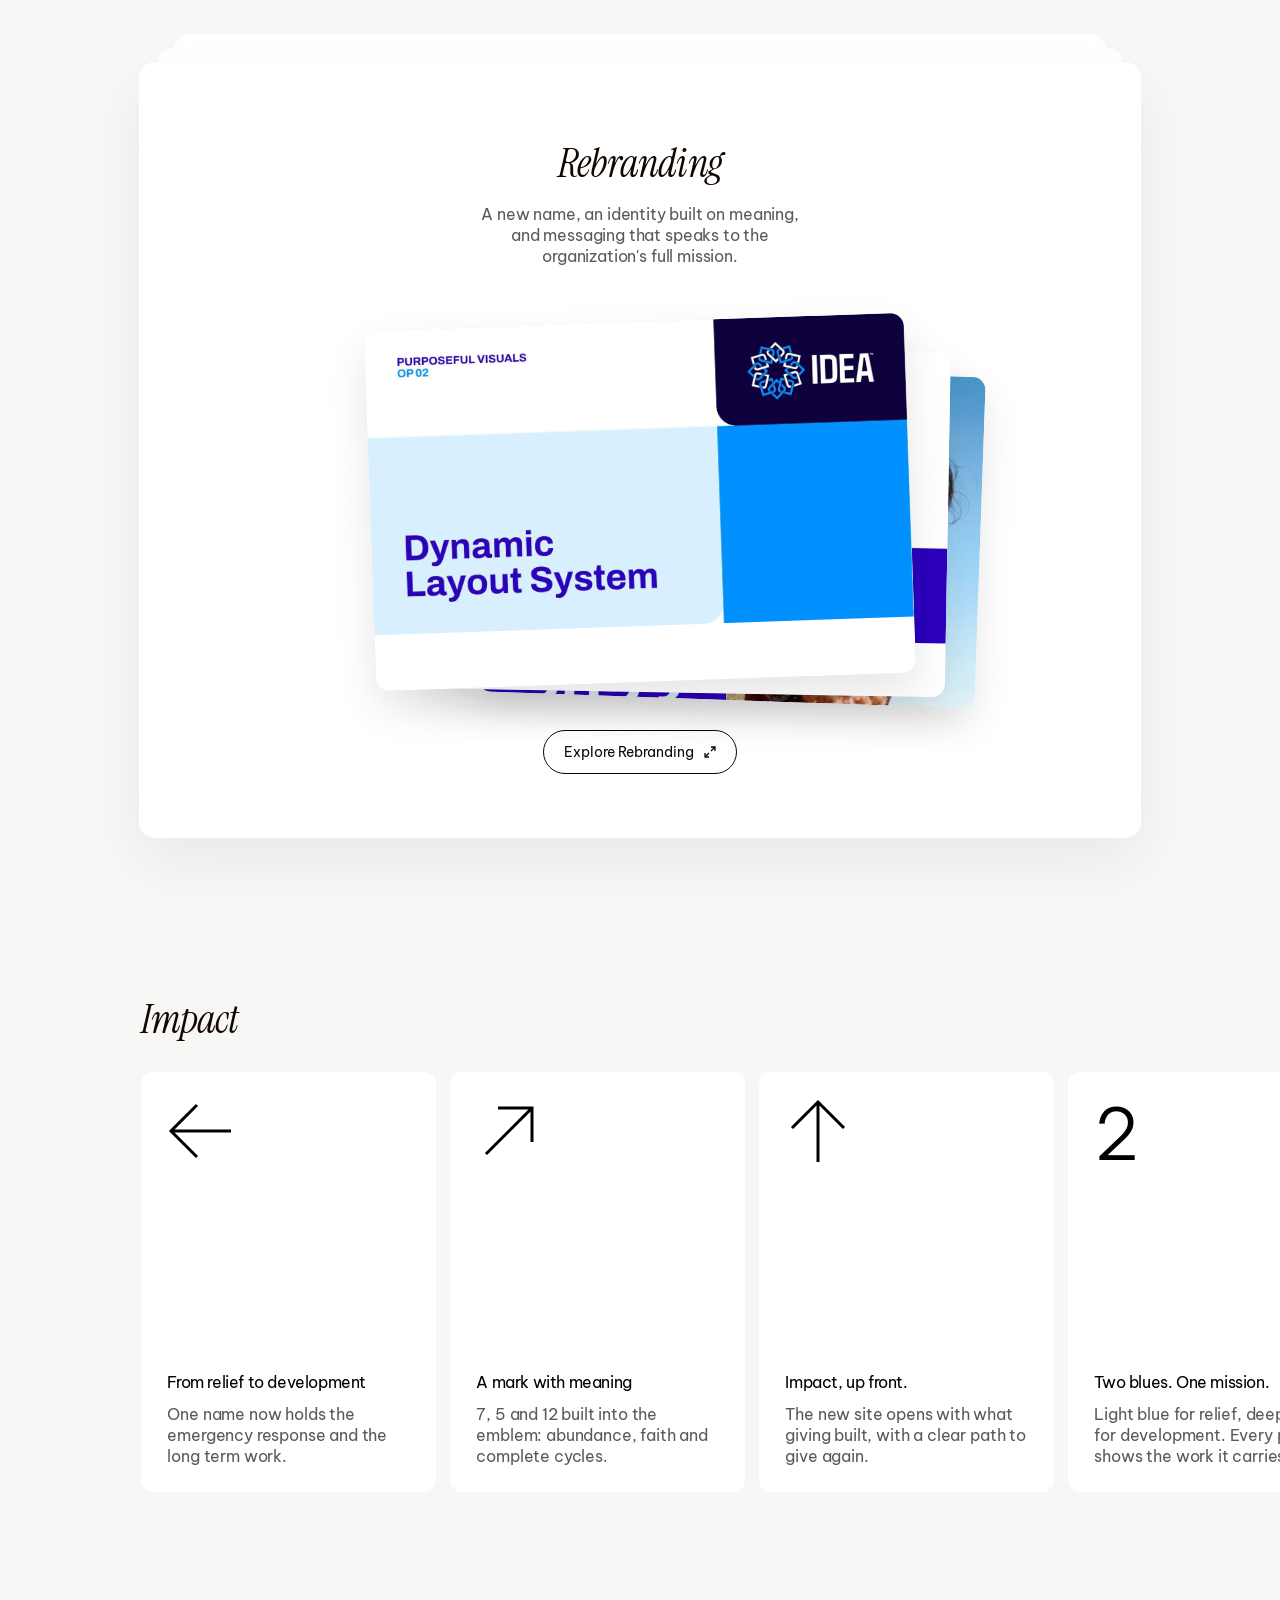
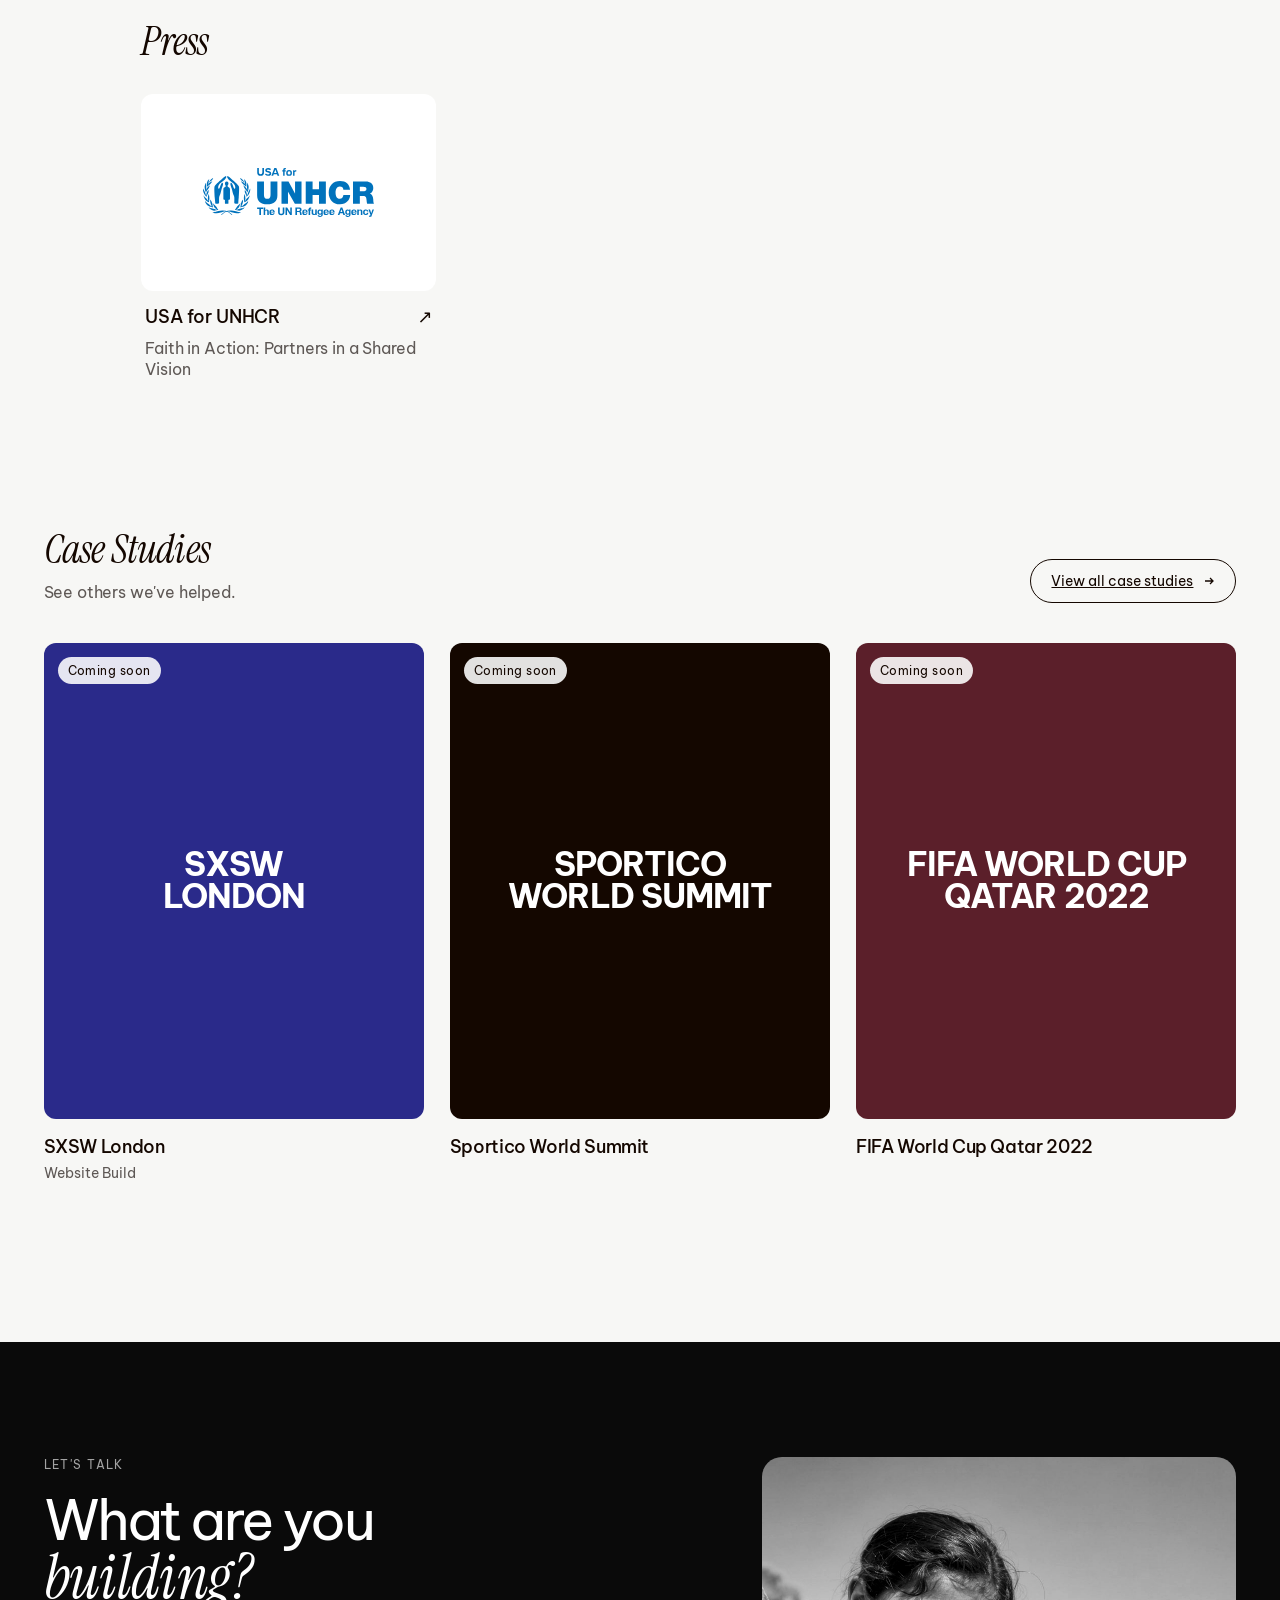
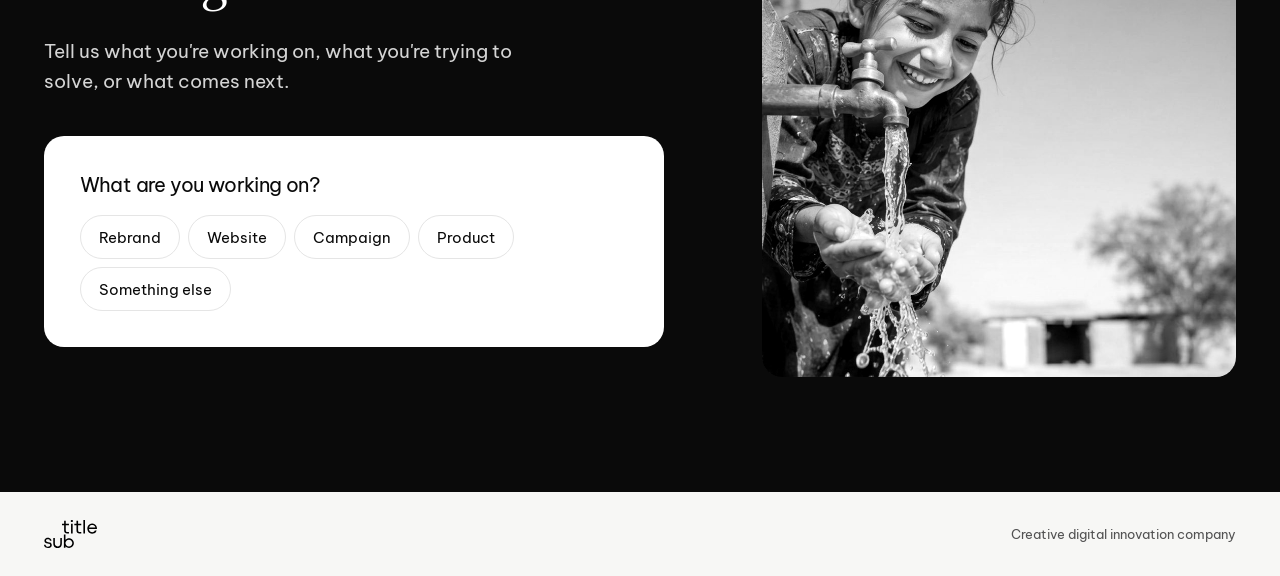
==== commit eef92442: "Case studies index page and flat card preview" ====
--- a/index.html
+++ b/index.html
@@ -8,6 +8,7 @@
 <link rel="preconnect" href="https://fonts.googleapis.com">
 <link rel="preconnect" href="https://fonts.gstatic.com" crossorigin>
 <link rel="stylesheet" href="https://fonts.googleapis.com/css2?family=Be+Vietnam+Pro:wght@300;400;500;600;700&family=Instrument+Serif:ital@1&display=swap">
+<link rel="stylesheet" href="assets/tiles.css">
 <style>
 :root{
   --ink:#0A0A0A; --grey-700:#404040; --grey-600:#525252; --grey-200:#E5E5E5;
@@ -76,15 +77,6 @@
 .site-link:hover .hint span,.site-link:focus-visible .hint span{transform:none}
 @media (hover:none){.hint{opacity:1;background:transparent;align-items:flex-end;padding-bottom:16px}}
 .site-link .scroll-box{overflow-y:auto}
-.work-modal{position:fixed;inset:0;z-index:80;background:rgba(10,10,10,.5);display:flex;align-items:center;justify-content:center;padding:24px;opacity:0;pointer-events:none;transition:opacity .35s var(--ease)}
-.work-modal.open{opacity:1;pointer-events:auto}
-.work-card{position:relative;width:min(1100px,100%);max-height:100%;overflow-y:auto;background:var(--white);border-radius:20px;padding:clamp(24px,4vw,56px);display:flex;flex-wrap:wrap;gap:40px;text-align:left;transform:translateY(24px) scale(.98);transition:transform .5s var(--ease)}
-.work-modal.open .work-card{transform:none}
-.work-card .ph{flex:1 1 420px;min-height:360px;background:var(--grey-200);border-radius:12px;display:flex;align-items:center;justify-content:center;color:var(--grey-600);font-size:14px}
-.work-card .info{flex:1 1 300px;display:flex;flex-direction:column;gap:16px}
-.work-card .info h3{font-size:40px;font-weight:400;letter-spacing:-.05em;line-height:1.05;margin:0}
-.work-card .info p{font-size:16px;line-height:1.6;color:var(--grey-600);margin:0}
-.work-card .icon-btn{position:absolute;top:16px;right:16px}
 /* ── CASE STUDY (Collins / Bose structure) ── */
 :root{--w:min(1230px,calc(100vw - 2 * var(--gutter)));--edge:calc((100vw - var(--w)) / 2);--cs-grey:#5E5855}
 .cs-wrap{width:var(--w);margin:0 auto}
@@ -170,21 +162,9 @@
 .press-card .tile img{display:block;height:auto}.press-card .tile .logo-yf{width:62%}.press-card .tile .logo-unhcr{width:58%}
 .inline-link{color:#140700;text-decoration:underline;text-underline-offset:3px;white-space:nowrap}.inline-link:hover{color:var(--idea-abyss)}
 
-.cs-more{padding:140px 0 160px;text-align:center}
-.cs-more .cs-body{margin:16px 0 48px}
-.flip{position:relative;width:min(326px,72vw);aspect-ratio:326/435;margin:0 auto;touch-action:pan-y}
-.flip-card{position:absolute;inset:0;border-radius:12px;overflow:hidden;background:#E9E8E5;box-shadow:0 16px 40px rgba(0,0,0,.12);transition:transform .7s var(--ease),opacity .5s var(--ease);display:flex;align-items:center;justify-content:center;color:var(--cs-grey);font-size:14px;cursor:pointer;padding:0}
-.flip-card img{position:absolute;inset:0;width:100%;height:100%;object-fit:cover;display:block;filter:grayscale(.15) brightness(.78);transition:transform .9s var(--ease)}
-.flip-card:hover img{transform:scale(1.03)}
-.flip-card::after{content:"";position:absolute;inset:0;background:linear-gradient(180deg,rgba(0,0,0,.08),rgba(0,0,0,.28));pointer-events:none}
-.flip-mark{position:relative;z-index:1;color:#fff;font-family:'Be Vietnam Pro',sans-serif;font-weight:700;font-size:clamp(30px,3vw,40px);line-height:.92;letter-spacing:-.03em;text-align:center;text-transform:uppercase}
-.flip-card.cover-sxsw{background:#2a2a8a url('https://images.ctfassets.net/ncjvo7rlyfez/2CY4vYYvLFQGVvR98JvkIR/49cd430bea860e92611d6e9559716204/SXSW_London__3_.png') right top/auto 175% no-repeat}
-.flip-card.tone-a{background:#140700}.flip-card.tone-b{background:#C9C4BA}
-.flip-card.tone-a::after,.flip-card.tone-b::after{display:none}
-.flip-card.tone-b .flip-mark{color:#140700}
-.work-card .ph.has-img{overflow:hidden;min-height:0}.work-card .ph.has-img img{width:100%;height:100%;object-fit:cover;display:block}
-.flip-label{margin-top:30px;font-size:16px;color:#140700;letter-spacing:-.01em}
-.flip-ctrl{display:flex;gap:10px;justify-content:center;margin-top:20px}
+.cs-more{padding:140px 0 160px}
+.more-head{display:flex;justify-content:space-between;align-items:flex-end;gap:24px;flex-wrap:wrap;margin-bottom:40px}
+.more-head .cs-body{margin:12px 0 0}
 
 /* ── SHEETS ── */
 .sheet-bg{position:fixed;inset:0;z-index:85;background:rgba(10,10,10,.35);opacity:0;pointer-events:none;transition:opacity .5s var(--ease)}
@@ -370,7 +350,7 @@
       <button class="cs-shot tall" data-g="1"><img src="assets/event-scent.jpg" alt="An IDEA branded fragrance at the reveal event" loading="lazy"></button>
       <button class="cs-shot wide" data-g="2"><video src="assets/event-stage.mp4" poster="assets/event-stage-poster.jpg" autoplay muted loop playsinline preload="metadata" aria-label="A speaker on stage at the IDEA reveal"></video></button>
       <button class="cs-shot tall" data-g="3"><img src="assets/event-polo.jpg" alt="An IDEA branded polo" loading="lazy"></button>
-      <button class="cs-shot wide" data-g="4"><img src="assets/site-desktop.jpg" alt="The What You Made Possible page on a desktop screen" loading="lazy"></button>
+      <button class="cs-shot wide" data-g="4"><img src="assets/site-laptop.jpg" alt="The giving globe on the new IDEA website, on a laptop" loading="lazy"></button>
       <button class="cs-shot pano" data-g="5"><video src="assets/site-impact.mp4" poster="assets/site-impact-poster.jpg" autoplay muted loop playsinline preload="metadata" aria-label="The What You Made Possible page on the new IDEA website"></video></button>
       <button class="cs-shot wide" data-g="6"><video src="assets/event-brand-talk.mp4" poster="assets/event-brand-talk-poster.jpg" autoplay muted loop playsinline preload="metadata" aria-label="A speaker presents the 25 elements of a brand on stage"></video></button>
     </div>
@@ -413,8 +393,8 @@
       <h2 class="cs-title">Website Build</h2>
       <p class="cs-body">A new website, shaped around the organization's development work and the people it serves.</p>
       <div class="fan" data-open="webSheet" role="button" tabindex="0" aria-label="Explore Website Build">
-        <div class="f3"><img src="assets/site-why-idea.jpg" alt="" loading="lazy"></div>
-        <div class="f2"><img src="assets/site-why-idea.jpg" alt="" loading="lazy" style="object-position:center 40%"></div>
+        <div class="f3"><img src="assets/site-mobile.jpg" alt="" loading="lazy" style="object-position:center"></div>
+        <div class="f2"><img src="assets/site-laptop.jpg" alt="" loading="lazy" style="object-position:center"></div>
         <div class="f1"><img src="assets/site-home.jpg" alt="" loading="lazy"></div>
       </div>
       <button class="cs-pill" data-open="webSheet">Explore Website Build <svg viewBox="0 0 12 12" fill="none" stroke="currentColor" stroke-width="1.3" aria-hidden="true"><path d="M7 1h4v4M11 1 7 5M5 11H1V7M1 11l4-4"/></svg></button>
@@ -454,18 +434,14 @@
 
   <!-- CASE STUDIES -->
   <section class="cs-more" aria-label="Case studies">
-    <h2 class="cs-title">Case Studies</h2>
-    <p class="cs-body">See others we've helped.</p>
-    <div class="flip" id="flip">
-      <button class="flip-card cover-sxsw" data-t="SXSW London" data-img="https://images.ctfassets.net/ncjvo7rlyfez/2CY4vYYvLFQGVvR98JvkIR/49cd430bea860e92611d6e9559716204/SXSW_London__3_.png" data-desc="A festival this big needs a site that keeps up. We built the official home of SXSW London." data-url="https://www.sxswlondon.com/"><span class="flip-mark" aria-hidden="true">SXSW<br>London</span></button>
-      <button class="flip-card tone-a" data-t="[Project 02]"><span class="flip-mark" aria-hidden="true">Project 02</span></button>
-      <button class="flip-card tone-b" data-t="[Project 03]"><span class="flip-mark" aria-hidden="true">Project 03</span></button>
-    </div>
-    <div class="flip-label" id="flipLabel">SXSW London</div>
-    <div class="flip-ctrl">
-      <button class="icon-btn" id="flipPrev" aria-label="Previous case study">&#8592;</button>
-      <button class="icon-btn" id="flipNext" aria-label="Next case study">&#8594;</button>
-    </div>
+    <div class="cs-wrap more-head">
+      <div>
+        <h2 class="cs-title">Case Studies</h2>
+        <p class="cs-body">See others we've helped.</p>
+      </div>
+      <a class="cs-pill" href="case-studies.html">View all case studies <svg viewBox="0 0 12 12" fill="none" stroke="currentColor" stroke-width="1.3" aria-hidden="true"><path d="M2 6h8M7 3l3 3-3 3"/></svg></a>
+    </div>
+    <div class="cs-wrap tiles" id="moreTiles"></div>
   </section>
 
   <!-- CTA -->
@@ -533,7 +509,7 @@
     <img id="g1" src="assets/event-scent.jpg" alt="An IDEA branded fragrance at the reveal event" loading="lazy">
     <video id="g2" src="assets/event-stage.mp4" poster="assets/event-stage-poster.jpg" autoplay muted loop playsinline preload="metadata" aria-label="A speaker on stage at the IDEA reveal"></video>
     <img id="g3" src="assets/event-polo.jpg" alt="An IDEA branded polo" loading="lazy">
-    <img id="g4" src="assets/site-desktop.jpg" alt="The What You Made Possible page on a desktop screen" loading="lazy">
+    <img id="g4" src="assets/site-laptop.jpg" alt="The giving globe on the new IDEA website, on a laptop" loading="lazy">
     <video id="g5" src="assets/site-impact.mp4" poster="assets/site-impact-poster.jpg" autoplay muted loop playsinline preload="metadata" aria-label="The What You Made Possible page on the new IDEA website"></video>
     <video id="g6" src="assets/event-brand-talk.mp4" poster="assets/event-brand-talk-poster.jpg" autoplay muted loop playsinline preload="metadata" aria-label="A speaker presents the 25 elements of a brand on stage"></video>
     <img src="assets/relief.jpg" alt="Aid worker hands food to a mother and child" loading="lazy">
@@ -576,8 +552,8 @@
     <div class="svc-item"><h4>Homepage</h4><p class="cs-body">Introduces IDEA and leads with impact, with clear paths to give. Scroll inside the screen, or click to visit the live site.</p></div>
     <div class="svc-media"><a class="site-link" href="https://development.org/" target="_blank" rel="noopener" aria-label="Visit development.org, opens in a new tab"><div class="scroll-box"><img src="assets/site-home.jpg" alt="IDEA homepage" loading="lazy"></div><span class="hint"><span>Visit development.org &#8599;</span></span></a></div>
 
-    <div class="svc-item"><h4>Why IDEA</h4><p class="cs-body">Tells the story behind the new name and the values that carry it.</p></div>
-    <div class="svc-media"><a class="site-link" href="https://development.org/why-idea" target="_blank" rel="noopener" aria-label="Visit the Why IDEA page, opens in a new tab"><div class="scroll-box"><img src="assets/site-why-idea.jpg" alt="IDEA Why IDEA page" loading="lazy"></div><span class="hint"><span>Visit development.org &#8599;</span></span></a></div>
+    <div class="svc-item"><h4>Your Impact</h4><p class="cs-body">Every gift on the map. Donors spin the globe, pick a year and see where their giving went, across 45 countries.</p></div>
+    <div class="svc-media"><a class="site-link" href="https://development.org/impact" target="_blank" rel="noopener" aria-label="Visit the impact page, opens in a new tab"><img src="assets/site-laptop-full.jpg" alt="The giving globe on the new IDEA website, on a laptop" loading="lazy" style="display:block;width:100%;border-radius:8px"><span class="hint"><span>Visit development.org &#8599;</span></span></a></div>
   </div>
 </div>
 <div class="sheet svc-sheet" id="eventSheet" role="dialog" aria-modal="true" aria-label="Event Experience">
@@ -597,20 +573,7 @@
   </div>
 </div>
 
-<!-- WORK MODAL -->
-<div class="work-modal" id="wm" role="dialog" aria-modal="true" aria-label="Project" aria-hidden="true">
-  <div class="work-card">
-    <div class="ph" id="wmPh">[Project image or video]</div>
-    <div class="info">
-      <span class="label">Case study</span>
-      <h3 id="wmTitle">[Project 01]</h3>
-      <p id="wmDesc">[One or two lines on what subtitle did and why it mattered]</p>
-      <a class="inline-link" id="wmLink" href="#" target="_blank" rel="noopener" hidden>Visit the site &#8599;</a>
-    </div>
-    <button class="icon-btn" id="wmClose" aria-label="Close project">&#10005;</button>
-  </div>
-</div>
-
+<script src="assets/cases.js"></script>
 <script>
 (function(){
   var reduce = window.matchMedia('(prefers-reduced-motion: reduce)').matches;
@@ -718,51 +681,8 @@
     c.addEventListener('click', function(){ if (moved > 6) return; openSheet('galSheet', 'g' + c.getAttribute('data-g')); });
   });
 
-  /* ── CASE STUDIES FLIPBOOK ──────── */
-  var flipCards = Array.prototype.slice.call(document.querySelectorAll('.flip-card')), fIdx = 0, wm = $('wm'), lastFocus = null;
-  function layoutFlip(){
-    var n = flipCards.length;
-    flipCards.forEach(function(c, i){
-      var pos = (i - fIdx + n) % n;
-      c.style.transform = pos === 0 ? 'none' : 'translate(' + (pos * 9) + '%, ' + (pos * 3) + '%) rotate(' + (pos * 3) + 'deg) scale(' + (1 - pos * 0.06) + ')';
-      c.style.zIndex = String(10 - pos);
-      c.style.opacity = pos > 2 ? '0' : '1';
-      c.tabIndex = pos === 0 ? 0 : -1;
-      c.setAttribute('aria-hidden', pos === 0 ? 'false' : 'true');
-    });
-    $('flipLabel').textContent = flipCards[fIdx].getAttribute('data-t');
-  }
-  function flip(d){ fIdx = (fIdx + d + flipCards.length) % flipCards.length; layoutFlip(); }
-  $('flipNext').addEventListener('click', function(){ flip(1); });
-  $('flipPrev').addEventListener('click', function(){ flip(-1); });
-  var fx = null, fMoved = false, flipBox = $('flip');
-  flipBox.addEventListener('pointerdown', function(e){ fx = e.clientX; fMoved = false; });
-  flipBox.addEventListener('pointerup', function(e){ if (fx !== null && Math.abs(e.clientX - fx) > 40){ fMoved = true; flip(e.clientX < fx ? 1 : -1); } fx = null; });
-  flipCards.forEach(function(c, i){
-    c.addEventListener('click', function(){
-      if (fMoved){ fMoved = false; return; }
-      if (i !== fIdx) return;
-      lastFocus = c;
-      $('wmTitle').textContent = c.getAttribute('data-t');
-      var img = c.getAttribute('data-img'), desc = c.getAttribute('data-desc'), url = c.getAttribute('data-url');
-      $('wmPh').innerHTML = img ? '<img src="' + img + '" alt="' + c.getAttribute('data-t') + '">' : '[Project image or video]';
-      $('wmPh').classList.toggle('has-img', !!img);
-      $('wmDesc').textContent = desc || '[One or two lines on what subtitle did and why it mattered]';
-      if (url){ $('wmLink').href = url; $('wmLink').hidden = false; } else { $('wmLink').hidden = true; }
-      wm.classList.add('open'); wm.setAttribute('aria-hidden', 'false');
-      document.documentElement.style.overflow = 'hidden';
-      $('wmClose').focus({ preventScroll: true });
-    });
-  });
-  function closeWm(){
-    if (!wm.classList.contains('open')) return;
-    wm.classList.remove('open'); wm.setAttribute('aria-hidden', 'true');
-    document.documentElement.style.overflow = '';
-    if (lastFocus) lastFocus.focus({ preventScroll: true });
-  }
-  $('wmClose').addEventListener('click', closeWm);
-  wm.addEventListener('click', function(e){ if (e.target === wm) closeWm(); });
-  layoutFlip();
+  /* ── MORE CASE STUDIES ─────────── */
+  if (window.renderCaseTiles) renderCaseTiles($('moreTiles'), { exclude: 'idea', limit: 3 });
 
   /* ── LEAD CARD (demo: no submission yet) ── */
   var lead = $('lead'), form = $('leadForm'), chips = Array.prototype.slice.call(lead.querySelectorAll('.chip'));
@@ -804,7 +724,6 @@
   document.addEventListener('keydown', function(e){
     if (e.key === 'Escape'){
       if (openSheetEl) closeSheet();
-      else if (wm.classList.contains('open')) closeWm();
     }
   });
 
--- a/assets/tiles.css
+++ b/assets/tiles.css
@@ -0,0 +1,15 @@
+/* Flat case study cards, shared by index.html and case-studies.html */
+.tiles{display:grid;grid-template-columns:repeat(3,minmax(0,1fr));gap:clamp(16px,2vw,28px)}
+.tile{display:flex;flex-direction:column;gap:16px;text-decoration:none;color:#140700}
+.tile-cover{position:relative;aspect-ratio:4/5;border-radius:12px;overflow:hidden;display:flex;align-items:center;justify-content:center;background:#140700}
+.tile-cover img{position:absolute;inset:0;width:100%;height:100%;object-fit:cover;transition:transform .9s cubic-bezier(.16,1,.3,1)}
+.tile-mark{position:relative;z-index:1;padding:0 20px;color:#fff;font-weight:700;font-size:clamp(26px,2.6vw,38px);line-height:.95;letter-spacing:-.03em;text-align:center;text-transform:uppercase}
+.tile-cover.dark .tile-mark{color:#140700}
+.tile-soon{position:absolute;z-index:1;left:14px;top:14px;font-size:12px;letter-spacing:.04em;padding:6px 10px;border-radius:100px;background:rgba(255,255,255,.88);color:#140700}
+.tile-info h3{margin:0;font-size:18px;font-weight:500;letter-spacing:-.02em}
+.tile-info p{margin:6px 0 0;font-size:14px;color:#5E5855}
+a.tile:hover .tile-cover img{transform:scale(1.04)}
+a.tile:hover h3{text-decoration:underline;text-underline-offset:4px}
+.tile.is-soon{cursor:default}
+@media (max-width:900px){.tiles{grid-template-columns:repeat(2,minmax(0,1fr))}}
+@media (max-width:560px){.tiles{grid-template-columns:1fr}}
